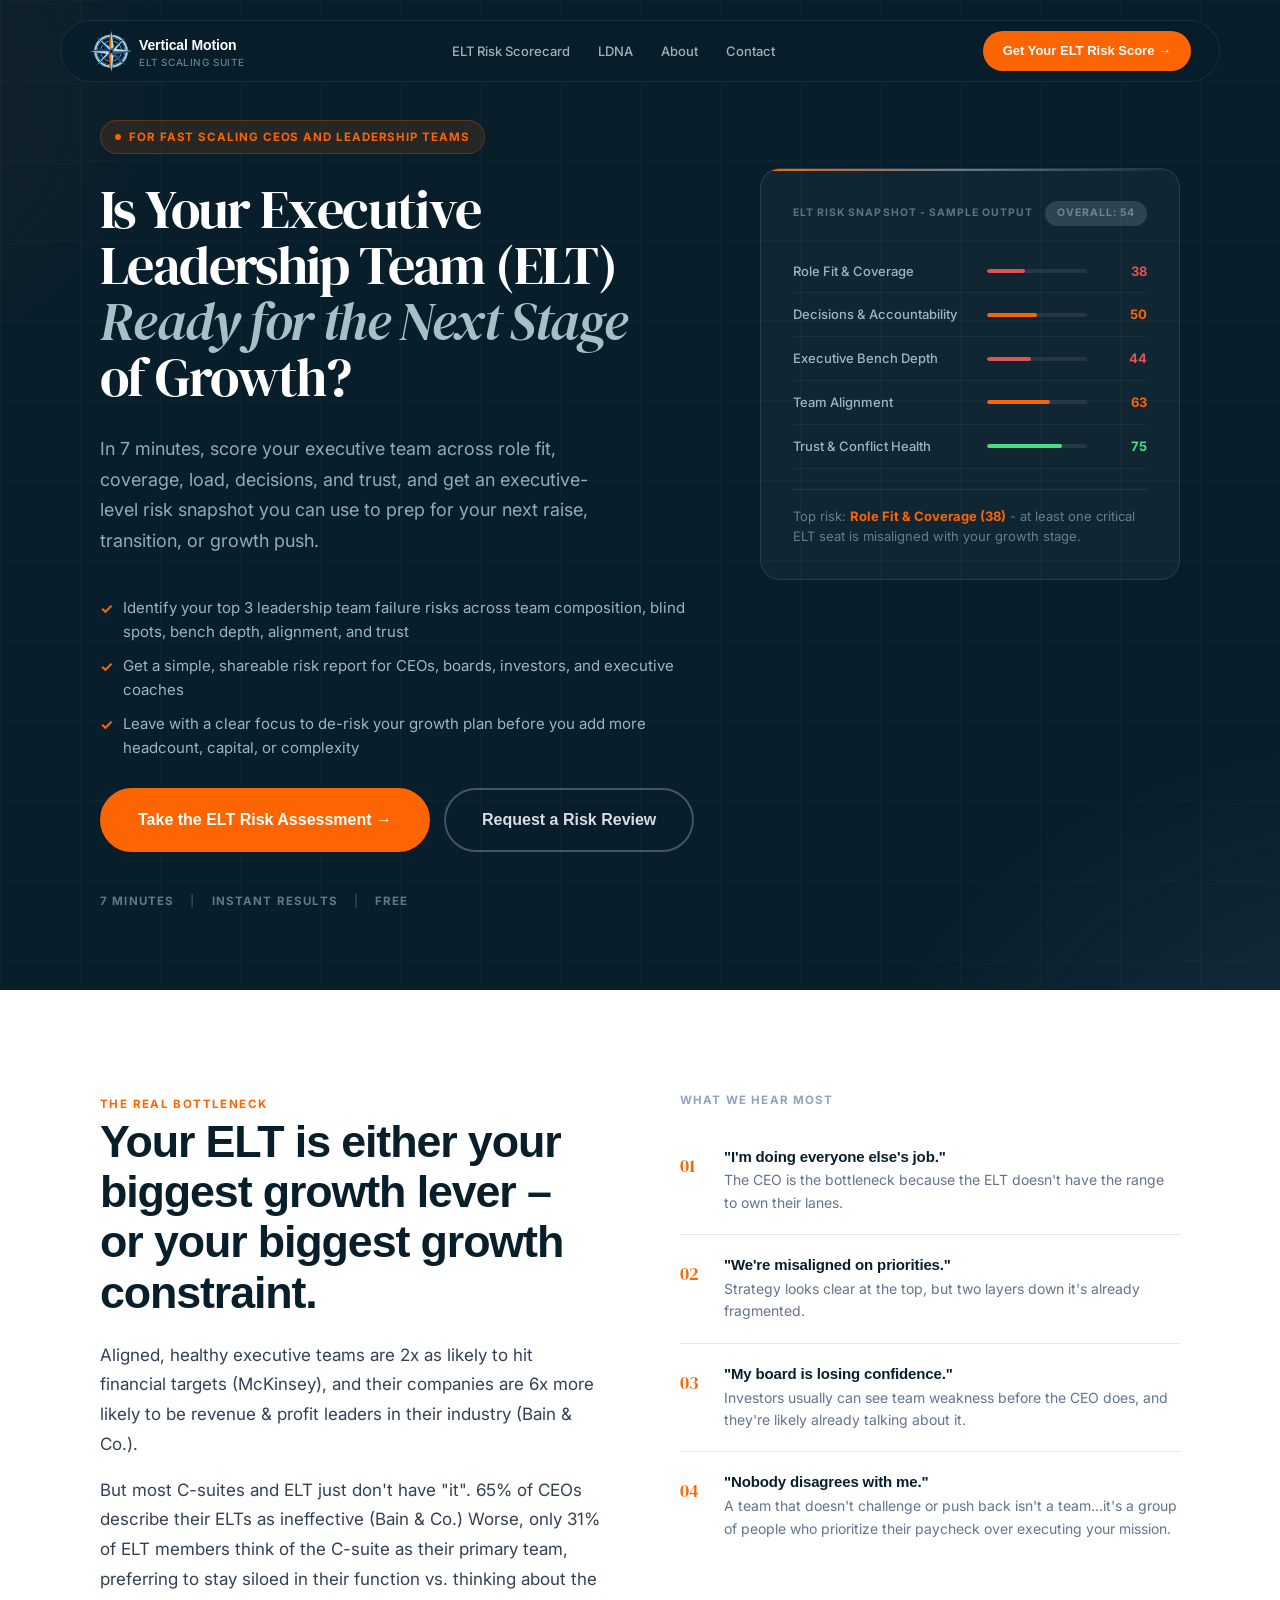
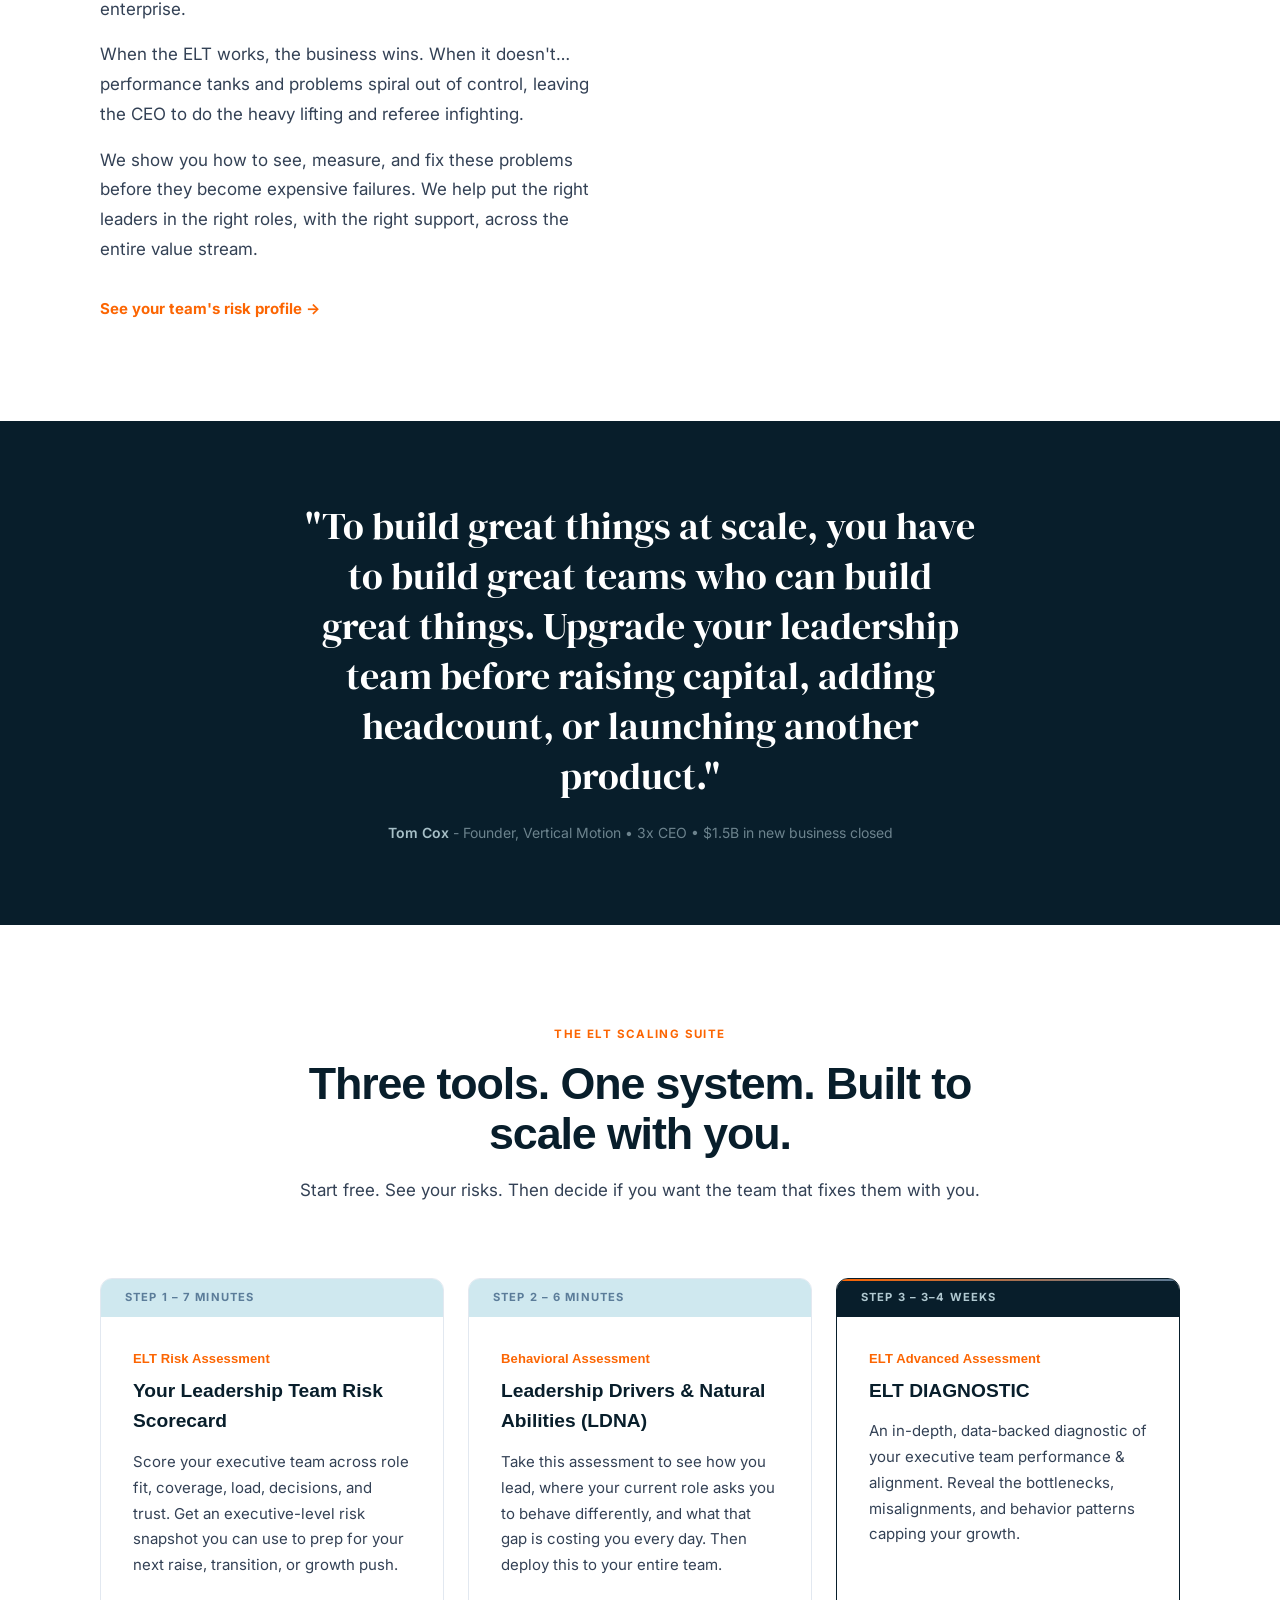
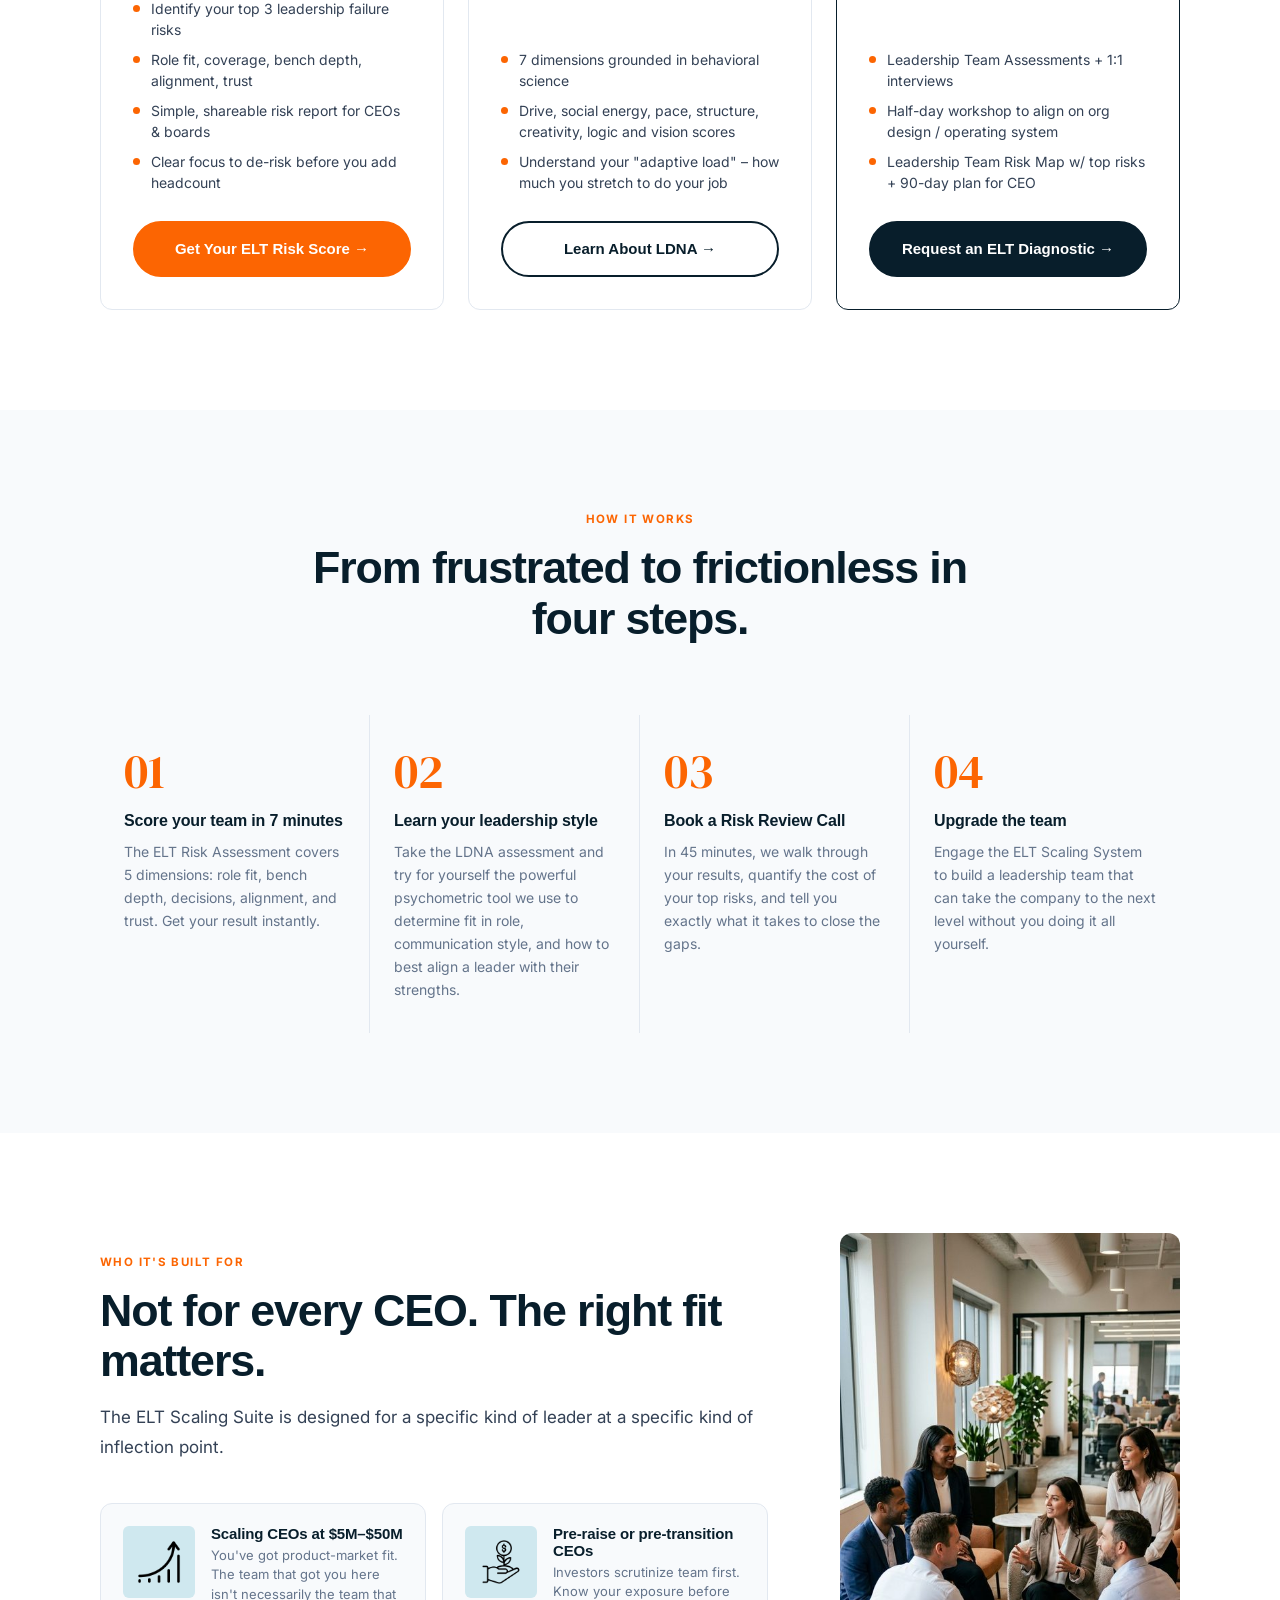
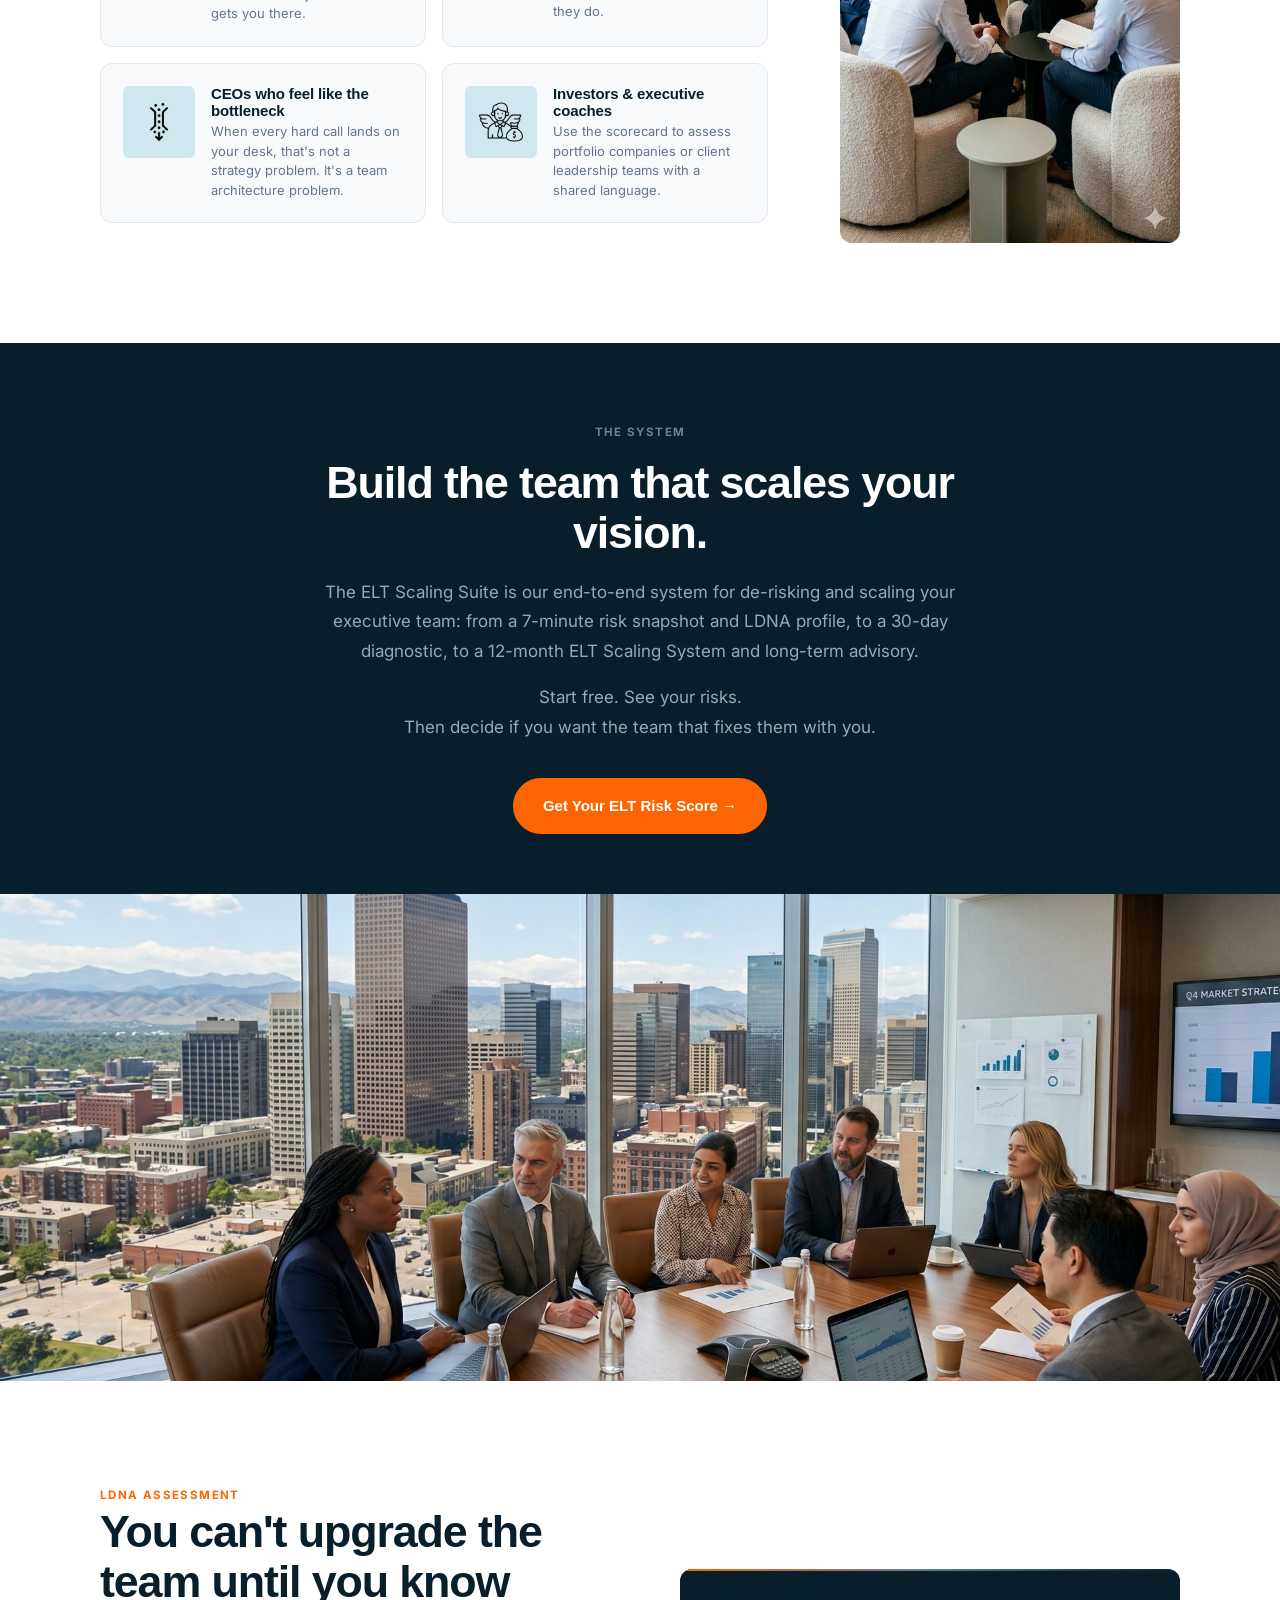
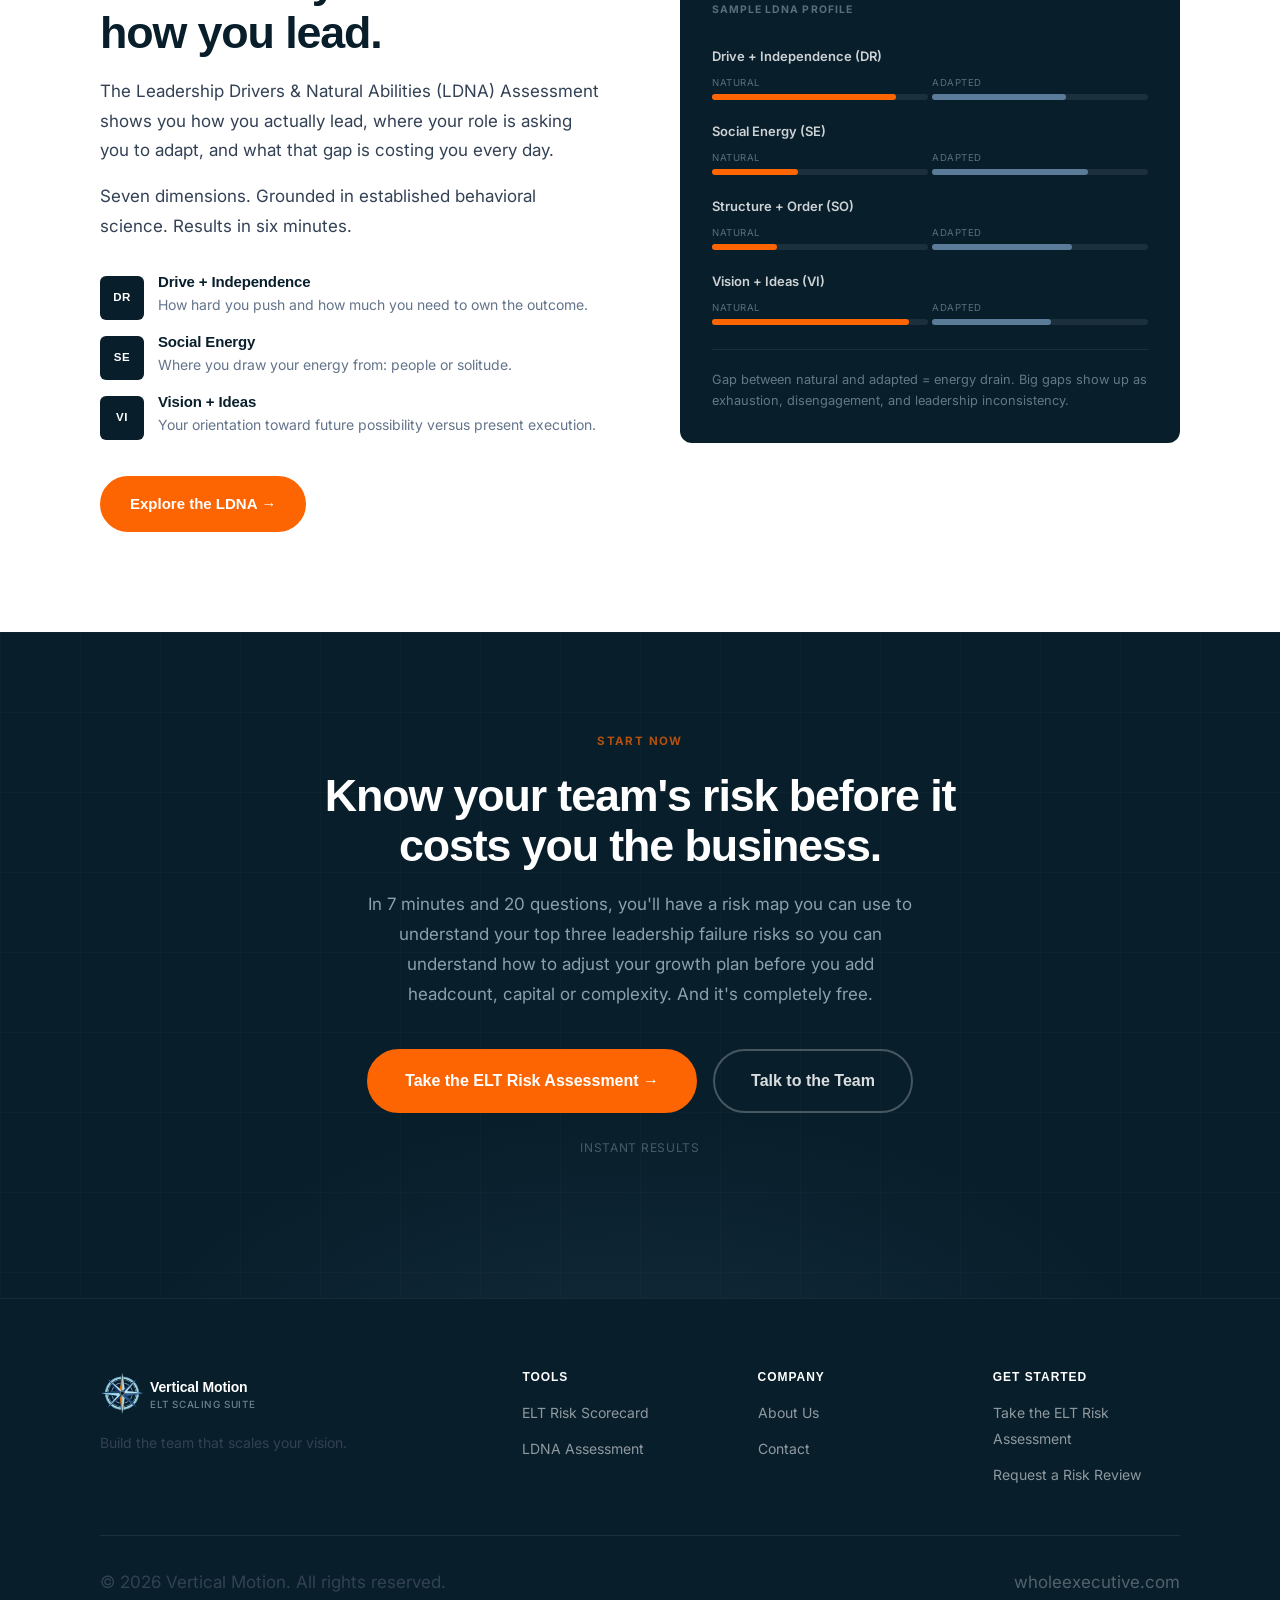
==== index.html @ d87979c8 "Add files via upload" ====
<!DOCTYPE html>
<html lang="en">
<head>
  <meta charset="UTF-8">
  <meta name="viewport" content="width=device-width, initial-scale=1.0">
  <title>Vertical Motion | ELT Scaling Suite - Build the team that scales your vision.</title>
  <meta name="description" content="In 7 minutes, score your executive team and get a custom risk map before your board does. Free ELT Risk Scorecard for fast-scaling CEOs.">
  <link rel="stylesheet" href="styles.css">
  <link rel="icon" type="image/png" href="logo.png">
</head>
<body>

<!-- ========== NAV ========== -->
<nav id="main-nav">
  <div class="nav-inner">
    <a href="index.html" class="nav-logo">
      <img src="logo.png" alt="Vertical Motion logo">
      <div class="nav-logo-text">
        <span class="brand">Vertical Motion</span>
        <span class="tagline">ELT Scaling Suite</span>
      </div>
    </a>
    <div class="nav-links" id="nav-links">
      <a href="scorecard.html">ELT Risk Scorecard</a>
      <a href="ldna.html">LDNA</a>
      <a href="about.html">About</a>
      <a href="contact.html">Contact</a>
    </div>
    <a href="scorecard.html" class="btn-nav-cta">Get Your ELT Risk Score &rarr;</a>
    <button class="nav-hamburger" id="nav-hamburger" aria-label="Open menu">
      <span></span><span></span><span></span>
    </button>
  </div>
</nav>

<!-- ========== HERO ========== -->
<section class="hero">
  <div class="container">
    <div class="hero-inner">

      <!-- Left: editorial headline -->
      <div class="fade-up">
        <div class="hero-badge">
          <span class="hero-badge-dot"></span>
          For Fast Scaling CEOs and Leadership Teams
        </div>
        <h1 class="fade-up fade-up-delay-1">
          Is Your Executive Leadership Team (ELT)<br><em>Ready for the Next Stage</em><br>of Growth?
        </h1>
        <p class="hero-sub fade-up fade-up-delay-2">
          In 7 minutes, score your executive team across role fit, coverage, load, decisions, and trust, and get an executive-level risk snapshot you can use to prep for your next raise, transition, or growth push.
        </p>
        <ul style="margin-bottom:28px; display:flex; flex-direction:column; gap:10px; list-style:none; padding:0;" class="fade-up fade-up-delay-2">
          <li style="display:flex; gap:10px; align-items:flex-start; font-size:0.9375rem; color:rgba(207,232,239,0.75);">
            <span style="color:var(--orange); font-weight:700; flex-shrink:0; margin-top:1px;">&#10003;</span>
            Identify your top 3 leadership team failure risks across team composition, blind spots, bench depth, alignment, and trust
          </li>
          <li style="display:flex; gap:10px; align-items:flex-start; font-size:0.9375rem; color:rgba(207,232,239,0.75);">
            <span style="color:var(--orange); font-weight:700; flex-shrink:0; margin-top:1px;">&#10003;</span>
            Get a simple, shareable risk report for CEOs, boards, investors, and executive coaches
          </li>
          <li style="display:flex; gap:10px; align-items:flex-start; font-size:0.9375rem; color:rgba(207,232,239,0.75);">
            <span style="color:var(--orange); font-weight:700; flex-shrink:0; margin-top:1px;">&#10003;</span>
            Leave with a clear focus to de-risk your growth plan before you add more headcount, capital, or complexity
          </li>
        </ul>
        <div class="hero-actions fade-up fade-up-delay-3">
          <a href="scorecard.html" class="btn btn-primary btn-lg btn-pill">Take the ELT Risk Assessment &rarr;</a>
          <a href="contact.html" class="btn btn-ghost-white btn-lg btn-pill">Request a Risk Review</a>
        </div>
        <div class="hero-proof-strip fade-up fade-up-delay-3">
          <span>7 Minutes</span>
          <span class="sep">|</span>
          <span>Instant Results</span>
          <span class="sep">|</span>
          <span>Free</span>
        </div>
      </div>

      <!-- Right: risk card preview -->
      <div class="hero-risk-card fade-up fade-up-delay-2">
        <div class="hero-risk-card-head">
          <span>ELT Risk Snapshot - Sample Output</span>
          <span class="badge badge-ghost">Overall: 54</span>
        </div>

        <div class="risk-row">
          <span class="risk-row-label">Role Fit &amp; Coverage</span>
          <div class="risk-row-bar"><div class="risk-row-bar-fill red" style="width:38%"></div></div>
          <span class="risk-row-score red">38</span>
        </div>
        <div class="risk-row">
          <span class="risk-row-label">Decisions &amp; Accountability</span>
          <div class="risk-row-bar"><div class="risk-row-bar-fill yellow" style="width:50%"></div></div>
          <span class="risk-row-score yellow">50</span>
        </div>
        <div class="risk-row">
          <span class="risk-row-label">Executive Bench Depth</span>
          <div class="risk-row-bar"><div class="risk-row-bar-fill red" style="width:44%"></div></div>
          <span class="risk-row-score red">44</span>
        </div>
        <div class="risk-row">
          <span class="risk-row-label">Team Alignment</span>
          <div class="risk-row-bar"><div class="risk-row-bar-fill yellow" style="width:63%"></div></div>
          <span class="risk-row-score yellow">63</span>
        </div>
        <div class="risk-row">
          <span class="risk-row-label">Trust &amp; Conflict Health</span>
          <div class="risk-row-bar"><div class="risk-row-bar-fill green" style="width:75%"></div></div>
          <span class="risk-row-score green">75</span>
        </div>

        <div class="hero-risk-card-footer">
          <p>Top risk: <strong>Role Fit &amp; Coverage (38)</strong> - at least one critical ELT seat is misaligned with your growth stage.</p>
        </div>
      </div>

    </div>
  </div>
</section>


<!-- ========== PROBLEM ========== -->
<section>
  <div class="container">
    <div class="problem-grid">
      <div>
        <span class="eyebrow">The real bottleneck</span>
        <h2 style="margin-bottom:24px;">Your ELT is either your biggest growth lever &ndash; or your biggest growth constraint.</h2>
        <p>Aligned, healthy executive teams are 2x as likely to hit financial targets (McKinsey), and their companies are 6x more likely to be revenue &amp; profit leaders in their industry (Bain &amp; Co.).</p>
        <p style="margin-top:16px;">But most C-suites and ELT just don't have "it". 65% of CEOs describe their ELTs as ineffective (Bain &amp; Co.) Worse, only 31% of ELT members think of the C-suite as their primary team, preferring to stay siloed in their function vs. thinking about the enterprise.</p>
        <p style="margin-top:16px;">When the ELT works, the business wins. When it doesn't&hellip;performance tanks and problems spiral out of control, leaving the CEO to do the heavy lifting and referee infighting.</p>
        <p style="margin-top:16px;">We show you how to see, measure, and fix these problems before they become expensive failures. We help put the right leaders in the right roles, with the right support, across the entire value stream.</p>
        <a href="scorecard.html" style="display:inline-flex; align-items:center; gap:6px; margin-top:32px; font-weight:700; font-size:0.9375rem; color:var(--orange);">See your team's risk profile &rarr;</a>
      </div>
      <div>
        <p style="font-size:0.72rem; font-weight:700; letter-spacing:0.1em; text-transform:uppercase; color:var(--ink-faint); margin-bottom:18px;">What we hear most</p>
        <div class="problem-list">
          <div class="problem-item">
            <span class="problem-item-num">01</span>
            <div class="problem-item-text">
              <h4>"I'm doing everyone else's job."</h4>
              <p>The CEO is the bottleneck because the ELT doesn't have the range to own their lanes.</p>
            </div>
          </div>
          <div class="problem-item">
            <span class="problem-item-num">02</span>
            <div class="problem-item-text">
              <h4>"We're misaligned on priorities."</h4>
              <p>Strategy looks clear at the top, but two layers down it's already fragmented.</p>
            </div>
          </div>
          <div class="problem-item">
            <span class="problem-item-num">03</span>
            <div class="problem-item-text">
              <h4>"My board is losing confidence."</h4>
              <p>Investors usually can see team weakness before the CEO does, and they're likely already talking about it.</p>
            </div>
          </div>
          <div class="problem-item">
            <span class="problem-item-num">04</span>
            <div class="problem-item-text">
              <h4>"Nobody disagrees with me."</h4>
              <p>A team that doesn't challenge or push back isn't a team&hellip;it's a group of people who prioritize their paycheck over executing your mission.</p>
            </div>
          </div>
        </div>
      </div>
    </div>
  </div>
</section>

<!-- ========== QUOTE BREAK ========== -->
<section class="proof-section">
  <div class="container-sm">
    <p class="proof-quote">"To build great things at scale, you have to build great teams who can build great things. Upgrade your leadership team before raising capital, adding headcount, or launching another product."</p>
    <p class="proof-attr"><strong>Tom Cox</strong> - Founder, Vertical Motion &bull; 3x CEO &bull; $1.5B in new business closed</p>
  </div>
</section>

<!-- ========== SUITE ========== -->
<section>
  <div class="container">
    <div class="section-head">
      <span class="eyebrow">The ELT Scaling Suite</span>
      <h2>Three tools. One system. Built to scale with you.</h2>
      <p>Start free. See your risks. Then decide if you want the team that fixes them with you.</p>
    </div>

    <div class="grid-3" style="align-items:stretch;">

      <div class="suite-card">
        <div class="suite-card-badge free">STEP 1 &ndash; 7 MINUTES</div>
        <div class="suite-card-body">
          <div class="suite-card-price">ELT Risk Assessment</div>
          <div class="suite-card-title">Your Leadership Team Risk Scorecard</div>
          <p class="suite-card-desc">Score your executive team across role fit, coverage, load, decisions, and trust. Get an executive-level risk snapshot you can use to prep for your next raise, transition, or growth push.</p>
          <ul class="suite-card-features">
            <li>Identify your top 3 leadership failure risks</li>
            <li>Role fit, coverage, bench depth, alignment, trust</li>
            <li>Simple, shareable risk report for CEOs &amp; boards</li>
            <li>Clear focus to de-risk before you add headcount</li>
          </ul>
          <a href="scorecard.html" class="btn btn-primary btn-pill" style="width:100%; justify-content:center; margin-top:auto;">Get Your ELT Risk Score &rarr;</a>
        </div>
      </div>

      <div class="suite-card">
        <div class="suite-card-badge free">STEP 2 &ndash; 6 MINUTES</div>
        <div class="suite-card-body">
          <div class="suite-card-price">Behavioral Assessment</div>
          <div class="suite-card-title">Leadership Drivers &amp; Natural Abilities (LDNA)</div>
          <p class="suite-card-desc">Take this assessment to see how you lead, where your current role asks you to behave differently, and what that gap is costing you every day. Then deploy this to your entire team.</p>
          <ul class="suite-card-features">
            <li>7 dimensions grounded in behavioral science</li>
            <li>Drive, social energy, pace, structure, creativity, logic and vision scores</li>
            <li>Understand your "adaptive load" &ndash; how much you stretch to do your job</li>
          </ul>
          <a href="ldna.html" class="btn btn-outline-navy btn-pill" style="width:100%; justify-content:center; margin-top:auto;">Learn About LDNA &rarr;</a>
        </div>
      </div>

      <div class="suite-card" style="border-color:var(--navy); position:relative; overflow:hidden;">
        <div style="position:absolute; top:0; left:0; right:0; height:2px; background:linear-gradient(90deg, var(--orange), var(--slate));"></div>
        <div class="suite-card-badge paid">STEP 3 &ndash; 3&ndash;4 WEEKS</div>
        <div class="suite-card-body">
          <div class="suite-card-price">ELT Advanced Assessment</div>
          <div class="suite-card-title">ELT DIAGNOSTIC</div>
          <p class="suite-card-desc">An in-depth, data-backed diagnostic of your executive team performance &amp; alignment. Reveal the bottlenecks, misalignments, and behavior patterns capping your growth.</p>
          <ul class="suite-card-features">
            <li>Leadership Team Assessments + 1:1 interviews</li>
            <li>Half-day workshop to align on org design / operating system</li>
            <li>Leadership Team Risk Map w/ top risks + 90-day plan for CEO</li>
          </ul>
          <a href="contact.html" class="btn btn-navy btn-pill" style="width:100%; justify-content:center; margin-top:auto;">Request an ELT Diagnostic &rarr;</a>
        </div>
      </div>

    </div>
  </div>
</section>

<!-- ========== PROCESS ========== -->
<section class="bg-gray">
  <div class="container">
    <div class="section-head">
      <span class="eyebrow">How it works</span>
      <h2>From frustrated to frictionless in four steps.</h2>
    </div>

    <div class="process-steps">
      <div class="process-step">
        <div class="process-step-num">01</div>
        <h4>Score your team in 7 minutes</h4>
        <p>The ELT Risk Assessment covers 5 dimensions: role fit, bench depth, decisions, alignment, and trust. Get your result instantly.</p>
      </div>
      <div class="process-step">
        <div class="process-step-num">02</div>
        <h4>Learn your leadership style</h4>
        <p>Take the LDNA assessment and try for yourself the powerful psychometric tool we use to determine fit in role, communication style, and how to best align a leader with their strengths.</p>
      </div>
      <div class="process-step">
        <div class="process-step-num">03</div>
        <h4>Book a Risk Review Call</h4>
        <p>In 45 minutes, we walk through your results, quantify the cost of your top risks, and tell you exactly what it takes to close the gaps.</p>
      </div>
      <div class="process-step">
        <div class="process-step-num">04</div>
        <h4>Upgrade the team</h4>
        <p>Engage the ELT Scaling System to build a leadership team that can take the company to the next level without you doing it all yourself.</p>
      </div>
    </div>
  </div>
</section>

<!-- ========== WHO IT'S FOR ========== -->
<section>
  <div class="container">
    <div class="split-grid" style="display:grid; grid-template-columns:1fr 340px; gap:72px; align-items:center;">

      <!-- Left: heading + cards -->
      <div>
        <div class="section-head left" style="margin-bottom:40px;">
          <span class="eyebrow">Who it's built for</span>
          <h2>Not for every CEO. The right fit matters.</h2>
          <p>The ELT Scaling Suite is designed for a specific kind of leader at a specific kind of inflection point.</p>
        </div>
        <div class="for-grid">
          <div class="for-card">
            <div class="for-card-icon"><img src="images/scaling-icon.png" alt=""></div>
            <div>
              <h4>Scaling CEOs at $5M&ndash;$50M</h4>
              <p>You've got product-market fit. The team that got you here isn't necessarily the team that gets you there.</p>
            </div>
          </div>
          <div class="for-card">
            <div class="for-card-icon"><img src="images/pre-raise-icon.png" alt=""></div>
            <div>
              <h4>Pre-raise or pre-transition CEOs</h4>
              <p>Investors scrutinize team first. Know your exposure before they do.</p>
            </div>
          </div>
          <div class="for-card">
            <div class="for-card-icon"><img src="images/bottleneck-icon.png" alt=""></div>
            <div>
              <h4>CEOs who feel like the bottleneck</h4>
              <p>When every hard call lands on your desk, that's not a strategy problem. It's a team architecture problem.</p>
            </div>
          </div>
          <div class="for-card">
            <div class="for-card-icon"><img src="images/investor-icon.png" alt=""></div>
            <div>
              <h4>Investors &amp; executive coaches</h4>
              <p>Use the scorecard to assess portfolio companies or client leadership teams with a shared language.</p>
            </div>
          </div>
        </div>
      </div>

      <!-- Right: photo -->
      <div style="border-radius:var(--radius-md); overflow:hidden; align-self:stretch; min-height:520px;">
        <img
          src="images/who-its-for.jpg"
          alt="Leadership team in discussion"
          style="width:100%; height:100%; object-fit:cover; object-position:center top; display:block;"
        >
      </div>

    </div>
  </div>
</section>

<!-- ========== SYSTEM OVERVIEW ========== -->
<div style="background:var(--navy); padding:80px 0 0;">
  <div class="container" style="text-align:center; max-width:720px;">
    <span class="eyebrow" style="color:rgba(207,232,239,0.5); margin-bottom:16px; display:block;">The system</span>
    <h2 style="color:var(--white); margin-bottom:20px;">Build the team that scales your vision.</h2>
    <p style="font-size:1.0625rem; color:rgba(207,232,239,0.7); line-height:1.75; margin-bottom:16px;">The ELT Scaling Suite is our end-to-end system for de-risking and scaling your executive team: from a 7-minute risk snapshot and LDNA profile, to a 30-day diagnostic, to a 12-month ELT Scaling System and long-term advisory.</p>
    <p style="font-size:1.0625rem; color:rgba(207,232,239,0.7); line-height:1.75; margin-bottom:36px;">Start free. See your risks.<br>Then decide if you want the team that fixes them with you.</p>
    <a href="scorecard.html" class="btn btn-primary btn-pill" style="display:inline-flex;">Get Your ELT Risk Score &rarr;</a>
  </div>
  <div style="margin-top:60px; width:100%; overflow:hidden;">
    <img
      src="images/conference-room.jpg"
      alt="Leadership team in a conference room"
      style="width:100%; height:clamp(300px, 38vw, 640px); object-fit:cover; object-position:center; display:block;"
    >
  </div>
</div>

<!-- ========== LDNA TEASER ========== -->
<section>
  <div class="container">
    <div class="split-grid" style="display:grid; grid-template-columns:1fr 1fr; gap:80px; align-items:center;">
      <div>
        <span class="eyebrow">LDNA Assessment</span>
        <h2 style="margin-bottom:20px;">You can't upgrade the team until you know how you lead.</h2>
        <p>The Leadership Drivers &amp; Natural Abilities (LDNA) Assessment shows you how you actually lead, where your role is asking you to adapt, and what that gap is costing you every day.</p>
        <p style="margin-top:16px;">Seven dimensions. Grounded in established behavioral science. Results in six minutes.</p>
        <div style="margin-top:32px; display:flex; flex-direction:column; gap:14px;">
          <div style="display:flex; gap:14px; align-items:flex-start;">
            <div class="dim-feature-code">DR</div>
            <div>
              <h4 style="font-size:0.9375rem; margin-bottom:3px;">Drive + Independence</h4>
              <p style="font-size:0.875rem; color:var(--ink-soft); margin:0;">How hard you push and how much you need to own the outcome.</p>
            </div>
          </div>
          <div style="display:flex; gap:14px; align-items:flex-start;">
            <div class="dim-feature-code">SE</div>
            <div>
              <h4 style="font-size:0.9375rem; margin-bottom:3px;">Social Energy</h4>
              <p style="font-size:0.875rem; color:var(--ink-soft); margin:0;">Where you draw your energy from: people or solitude.</p>
            </div>
          </div>
          <div style="display:flex; gap:14px; align-items:flex-start;">
            <div class="dim-feature-code">VI</div>
            <div>
              <h4 style="font-size:0.9375rem; margin-bottom:3px;">Vision + Ideas</h4>
              <p style="font-size:0.875rem; color:var(--ink-soft); margin:0;">Your orientation toward future possibility versus present execution.</p>
            </div>
          </div>
        </div>
        <a href="ldna.html" class="btn btn-primary btn-pill" style="margin-top:36px; display:inline-flex;">Explore the LDNA &rarr;</a>
      </div>
      <div>
        <div style="background:var(--navy); border-radius:var(--radius-md); padding:32px; position:relative; overflow:hidden;">
          <div style="position:absolute; top:0; left:0; right:0; height:2px; background:linear-gradient(90deg, var(--orange), var(--slate), transparent);"></div>
          <p style="font-size:0.65rem; font-weight:700; letter-spacing:0.1em; text-transform:uppercase; color:rgba(207,232,239,0.4); margin-bottom:24px;">Sample LDNA Profile</p>
          <div style="display:flex; flex-direction:column; gap:18px;">
            <div>
              <div style="margin-bottom:6px;"><span style="font-size:0.8125rem; font-weight:600; color:rgba(255,255,255,0.8);">Drive + Independence (DR)</span></div>
              <div style="display:grid; grid-template-columns:1fr 1fr; gap:4px;">
                <div>
                  <div style="font-size:0.6rem; color:rgba(207,232,239,0.4); letter-spacing:0.06em; text-transform:uppercase; margin-bottom:4px;">Natural</div>
                  <div style="height:6px; background:rgba(255,255,255,0.08); border-radius:3px;"><div style="width:85%; height:100%; background:var(--orange); border-radius:3px;"></div></div>
                </div>
                <div>
                  <div style="font-size:0.6rem; color:rgba(207,232,239,0.4); letter-spacing:0.06em; text-transform:uppercase; margin-bottom:4px;">Adapted</div>
                  <div style="height:6px; background:rgba(255,255,255,0.08); border-radius:3px;"><div style="width:62%; height:100%; background:var(--slate); border-radius:3px;"></div></div>
                </div>
              </div>
            </div>
            <div>
              <div style="margin-bottom:6px;"><span style="font-size:0.8125rem; font-weight:600; color:rgba(255,255,255,0.8);">Social Energy (SE)</span></div>
              <div style="display:grid; grid-template-columns:1fr 1fr; gap:4px;">
                <div>
                  <div style="font-size:0.6rem; color:rgba(207,232,239,0.4); letter-spacing:0.06em; text-transform:uppercase; margin-bottom:4px;">Natural</div>
                  <div style="height:6px; background:rgba(255,255,255,0.08); border-radius:3px;"><div style="width:40%; height:100%; background:var(--orange); border-radius:3px;"></div></div>
                </div>
                <div>
                  <div style="font-size:0.6rem; color:rgba(207,232,239,0.4); letter-spacing:0.06em; text-transform:uppercase; margin-bottom:4px;">Adapted</div>
                  <div style="height:6px; background:rgba(255,255,255,0.08); border-radius:3px;"><div style="width:72%; height:100%; background:var(--slate); border-radius:3px;"></div></div>
                </div>
              </div>
            </div>
            <div>
              <div style="margin-bottom:6px;"><span style="font-size:0.8125rem; font-weight:600; color:rgba(255,255,255,0.8);">Structure + Order (SO)</span></div>
              <div style="display:grid; grid-template-columns:1fr 1fr; gap:4px;">
                <div>
                  <div style="font-size:0.6rem; color:rgba(207,232,239,0.4); letter-spacing:0.06em; text-transform:uppercase; margin-bottom:4px;">Natural</div>
                  <div style="height:6px; background:rgba(255,255,255,0.08); border-radius:3px;"><div style="width:30%; height:100%; background:var(--orange); border-radius:3px;"></div></div>
                </div>
                <div>
                  <div style="font-size:0.6rem; color:rgba(207,232,239,0.4); letter-spacing:0.06em; text-transform:uppercase; margin-bottom:4px;">Adapted</div>
                  <div style="height:6px; background:rgba(255,255,255,0.08); border-radius:3px;"><div style="width:65%; height:100%; background:var(--slate); border-radius:3px;"></div></div>
                </div>
              </div>
            </div>
            <div>
              <div style="margin-bottom:6px;"><span style="font-size:0.8125rem; font-weight:600; color:rgba(255,255,255,0.8);">Vision + Ideas (VI)</span></div>
              <div style="display:grid; grid-template-columns:1fr 1fr; gap:4px;">
                <div>
                  <div style="font-size:0.6rem; color:rgba(207,232,239,0.4); letter-spacing:0.06em; text-transform:uppercase; margin-bottom:4px;">Natural</div>
                  <div style="height:6px; background:rgba(255,255,255,0.08); border-radius:3px;"><div style="width:91%; height:100%; background:var(--orange); border-radius:3px;"></div></div>
                </div>
                <div>
                  <div style="font-size:0.6rem; color:rgba(207,232,239,0.4); letter-spacing:0.06em; text-transform:uppercase; margin-bottom:4px;">Adapted</div>
                  <div style="height:6px; background:rgba(255,255,255,0.08); border-radius:3px;"><div style="width:55%; height:100%; background:var(--slate); border-radius:3px;"></div></div>
                </div>
              </div>
            </div>
          </div>
          <div style="margin-top:24px; padding-top:20px; border-top:1px solid rgba(255,255,255,0.08);">
            <p style="font-size:0.8rem; color:rgba(207,232,239,0.45); margin:0; line-height:1.6;">Gap between natural and adapted = energy drain. Big gaps show up as exhaustion, disengagement, and leadership inconsistency.</p>
          </div>
        </div>
      </div>
    </div>
  </div>
</section>

<!-- ========== CTA ========== -->
<section class="cta-section">
  <div class="container" style="position:relative; z-index:1;">
    <span class="eyebrow" style="color:rgba(252,101,2,0.7);">Start now</span>
    <h2 style="color:var(--white); max-width:680px; margin:16px auto 20px;">Know your team's risk before it costs you the business.</h2>
    <p style="color:rgba(207,232,239,0.65); max-width:560px; margin:0 auto 40px;">In 7 minutes and 20 questions, you'll have a risk map you can use to understand your top three leadership failure risks so you can understand how to adjust your growth plan before you add headcount, capital or complexity. And it's completely free.</p>
    <div class="cta-actions">
      <a href="scorecard.html" class="btn btn-primary btn-lg btn-pill">Take the ELT Risk Assessment &rarr;</a>
      <a href="contact.html" class="btn btn-ghost-white btn-lg btn-pill">Talk to the Team</a>
    </div>
    <p style="margin-top:24px; font-size:0.75rem; color:rgba(207,232,239,0.3); letter-spacing:0.06em; text-transform:uppercase;">Instant results</p>
  </div>
</section>

<!-- ========== FOOTER ========== -->
<footer>
  <div class="container">
    <div class="footer-grid">
      <div class="footer-brand">
        <div class="nav-logo" style="margin-bottom:16px;">
          <img src="logo.png" alt="Vertical Motion">
          <div class="nav-logo-text">
            <span class="brand" style="color:var(--white);">Vertical Motion</span>
            <span class="tagline">ELT Scaling Suite</span>
          </div>
        </div>
        <p>Build the team that scales your vision.</p>
      </div>
      <div class="footer-col">
        <h5>Tools</h5>
        <ul>
          <li><a href="scorecard.html">ELT Risk Scorecard</a></li>
          <li><a href="ldna.html">LDNA Assessment</a></li>
        </ul>
      </div>
      <div class="footer-col">
        <h5>Company</h5>
        <ul>
          <li><a href="about.html">About Us</a></li>
          <li><a href="contact.html">Contact</a></li>
        </ul>
      </div>
      <div class="footer-col">
        <h5>Get Started</h5>
        <ul>
          <li><a href="scorecard.html">Take the ELT Risk Assessment</a></li>
          <li><a href="contact.html">Request a Risk Review</a></li>
        </ul>
      </div>
    </div>
    <div class="footer-bottom">
      <p>&copy; 2026 Vertical Motion. All rights reserved.</p>
      <p><a href="https://wholeexecutive.com" style="color:rgba(255,255,255,0.3);">wholeexecutive.com</a></p>
    </div>
  </div>
</footer>

<script>
const nav = document.getElementById('main-nav');
window.addEventListener('scroll', () => nav.classList.toggle('scrolled', window.scrollY > 20));
document.getElementById('nav-hamburger').addEventListener('click', () => {
  document.getElementById('nav-links').classList.toggle('open');
});
</script>
</body>
</html>
---- styles.css ----
/* ============================
   VERTICAL MOTIONS — GLOBAL STYLES
   wholeexecutive.com
   ============================ */

@import url('https://fonts.googleapis.com/css2?family=Inter:wght@300;400;500;600;700&family=DM+Serif+Display:ital@0;1&display=swap');

/* ---- Variables ---- */
:root {
  --navy:      #081e2b;
  --navy-mid:  #0d2d40;
  --navy-soft: #153347;
  --slate:     #5B7C99;
  --orange:    #fc6502;
  --orange-dk: #d95400;
  --icy:       #CFE8EF;
  --white:     #ffffff;
  --ink:       #081e2b;
  --ink-mid:   #334155;
  --ink-soft:  #64748b;
  --ink-faint: #94a3b8;
  --gray-bg:   #f8fafc;
  --border:    #e2e8f0;
  --border-dk: rgba(255,255,255,0.1);

  --font-display: 'DM Serif Display', Georgia, serif;
  --font-head:    Arial, 'Helvetica Neue', Helvetica, sans-serif;
  --font-body:    'Inter', system-ui, sans-serif;

  --radius-xs: 3px;
  --radius-sm: 6px;
  --radius-md: 12px;
  --radius-lg: 20px;
  --radius-pill: 100px;

  --shadow-sm:  0 1px 4px rgba(8,30,43,0.07);
  --shadow-md:  0 4px 20px rgba(8,30,43,0.10);
  --shadow-lg:  0 16px 48px rgba(8,30,43,0.14);
  --shadow-xl:  0 32px 80px rgba(8,30,43,0.20);

  --transition: 0.2s ease;
  --max-w: 1160px;
  --max-w-sm: 760px;
}

/* ---- Reset ---- */
*, *::before, *::after { box-sizing: border-box; margin: 0; padding: 0; }
html { scroll-behavior: smooth; -webkit-font-smoothing: antialiased; }
body { font-family: var(--font-body); color: var(--ink); background: var(--white); line-height: 1.6; }
img, svg { display: block; max-width: 100%; }
a { color: inherit; text-decoration: none; }
ul { list-style: none; }
button { cursor: pointer; font-family: var(--font-body); }
em { font-style: italic; }

/* ---- Typography ---- */
h1, h2, h3, h4, h5 {
  font-family: var(--font-head);
  font-weight: 700;
  line-height: 1.12;
  letter-spacing: -0.025em;
  color: var(--ink);
}
h1 { font-size: clamp(2.4rem, 5vw, 4.2rem); }
h2 { font-size: clamp(1.8rem, 3.5vw, 3rem); }
h3 { font-size: clamp(1.25rem, 2.5vw, 1.75rem); }
h4 { font-size: 1.0625rem; letter-spacing: -0.01em; }
p  { font-size: 1.0625rem; color: var(--ink-mid); line-height: 1.75; }

.display {
  font-family: var(--font-display);
  font-weight: 400;
  letter-spacing: -0.02em;
  line-height: 1.08;
}
.eyebrow {
  font-size: 0.72rem;
  font-weight: 700;
  letter-spacing: 0.12em;
  text-transform: uppercase;
  color: var(--orange);
  font-family: var(--font-body);
}

/* ---- Layout ---- */
.container    { max-width: var(--max-w);    margin: 0 auto; padding: 0 40px; }
.container-sm { max-width: var(--max-w-sm); margin: 0 auto; padding: 0 40px; }
section { padding: 100px 0; }
section.tight { padding: 64px 0; }

/* ---- FLOATING PILL NAV ---- */
nav {
  position: fixed;
  top: 20px;
  left: 50%;
  transform: translateX(-50%);
  width: calc(100% - 48px);
  max-width: var(--max-w);
  background: rgba(8, 30, 43, 0.96);
  backdrop-filter: blur(20px);
  -webkit-backdrop-filter: blur(20px);
  border: 1px solid rgba(255,255,255,0.08);
  border-radius: var(--radius-pill);
  z-index: 100;
  transition: box-shadow var(--transition);
}
nav.scrolled { box-shadow: 0 8px 40px rgba(8,30,43,0.35); }
.nav-inner {
  max-width: 100%;
  padding: 0 28px;
  height: 60px;
  display: flex;
  align-items: center;
  justify-content: space-between;
  gap: 24px;
}
.nav-logo {
  display: flex;
  align-items: center;
  gap: 6px;
  flex-shrink: 0;
}
.nav-logo img { height: 44px; width: auto; }
.nav-logo-text .brand   { display: block; font-family: var(--font-head); font-weight: 700; font-size: 0.875rem; color: var(--white); letter-spacing: -0.01em; }
.nav-logo-text .tagline { display: block; font-size: 0.62rem; color: rgba(207,232,239,0.5); letter-spacing: 0.06em; text-transform: uppercase; font-weight: 500; line-height: 1; margin-top: 1px; }
.nav-links {
  display: flex;
  align-items: center;
  gap: 28px;
}
.nav-links a { font-size: 0.8125rem; font-weight: 500; color: rgba(255,255,255,0.65); transition: color var(--transition); }
.nav-links a:hover, .nav-links a.active { color: var(--white); }
.btn-nav-cta {
  display: inline-flex;
  align-items: center;
  gap: 6px;
  padding: 10px 20px;
  background: var(--orange);
  color: var(--white);
  font-family: var(--font-head);
  font-size: 0.8125rem;
  font-weight: 700;
  border-radius: var(--radius-pill);
  border: none;
  transition: background var(--transition), transform var(--transition);
  white-space: nowrap;
}
.btn-nav-cta:hover { background: var(--orange-dk); transform: translateY(-1px); }
.nav-hamburger { display: none; flex-direction: column; gap: 4px; padding: 6px; background: none; border: none; }
.nav-hamburger span { display: block; width: 20px; height: 1.5px; background: rgba(255,255,255,0.8); border-radius: 2px; }

/* ---- Buttons ---- */
.btn {
  display: inline-flex;
  align-items: center;
  gap: 8px;
  padding: 14px 28px;
  font-family: var(--font-head);
  font-size: 0.9375rem;
  font-weight: 700;
  border-radius: var(--radius-sm);
  border: 2px solid transparent;
  transition: all var(--transition);
  white-space: nowrap;
  cursor: pointer;
}
.btn-primary {
  background: var(--orange);
  color: var(--white);
  border-color: var(--orange);
}
.btn-primary:hover { background: var(--orange-dk); border-color: var(--orange-dk); transform: translateY(-1px); box-shadow: 0 6px 20px rgba(252,101,2,0.30); }

.btn-navy {
  background: var(--navy);
  color: var(--white);
  border-color: var(--navy);
}
.btn-navy:hover { background: var(--navy-mid); border-color: var(--navy-mid); transform: translateY(-1px); box-shadow: var(--shadow-md); }

.btn-ghost-white {
  background: transparent;
  color: rgba(255,255,255,0.85);
  border-color: rgba(255,255,255,0.25);
}
.btn-ghost-white:hover { background: rgba(255,255,255,0.08); border-color: rgba(255,255,255,0.55); color: white; }

.btn-outline-navy {
  background: transparent;
  color: var(--navy);
  border-color: var(--navy);
}
.btn-outline-navy:hover { background: var(--navy); color: var(--white); }

.btn-lg { padding: 17px 36px; font-size: 1rem; border-radius: var(--radius-md); }
.btn-pill { border-radius: var(--radius-pill); }

/* ---- Hero (homepage) ---- */
.hero {
  background: var(--navy);
  min-height: 100vh;
  display: flex;
  align-items: center;
  padding: 120px 0 80px;
  position: relative;
  overflow: hidden;
}
.hero::before {
  content: '';
  position: absolute;
  inset: 0;
  background:
    radial-gradient(ellipse 70% 60% at 110% 110%, rgba(91,124,153,0.18) 0%, transparent 60%),
    radial-gradient(ellipse 40% 50% at -10% 10%,  rgba(252,101,2,0.06) 0%, transparent 60%);
  pointer-events: none;
}

/* grid lines texture */
.hero::after {
  content: '';
  position: absolute;
  inset: 0;
  background-image:
    linear-gradient(rgba(255,255,255,0.025) 1px, transparent 1px),
    linear-gradient(90deg, rgba(255,255,255,0.025) 1px, transparent 1px);
  background-size: 80px 80px;
  pointer-events: none;
}

.hero-inner {
  display: grid;
  grid-template-columns: 1fr 420px;
  gap: 64px;
  align-items: start;
  position: relative;
  z-index: 1;
}

.hero-badge {
  display: inline-flex;
  align-items: center;
  gap: 8px;
  padding: 7px 14px;
  background: rgba(252,101,2,0.12);
  border: 1px solid rgba(252,101,2,0.25);
  border-radius: var(--radius-pill);
  font-family: var(--font-body);
  font-size: 0.72rem;
  font-weight: 700;
  color: var(--orange);
  letter-spacing: 0.08em;
  text-transform: uppercase;
  margin-bottom: 28px;
}
.hero-badge-dot {
  width: 6px;
  height: 6px;
  border-radius: 50%;
  background: var(--orange);
  flex-shrink: 0;
  animation: pulse-dot 2s ease infinite;
}
@keyframes pulse-dot {
  0%, 100% { opacity: 1; transform: scale(1); }
  50%       { opacity: 0.5; transform: scale(0.8); }
}

.hero h1 {
  font-family: var(--font-display);
  font-size: clamp(2.2rem, 4.2vw, 3.6rem);
  font-weight: 400;
  color: var(--white);
  line-height: 1.04;
  letter-spacing: -0.03em;
  margin-bottom: 28px;
}
.hero h1 em {
  font-style: italic;
  color: rgba(207,232,239,0.8);
}
.hero-sub {
  font-size: 1.125rem;
  color: rgba(207,232,239,0.7);
  line-height: 1.7;
  margin-bottom: 40px;
  max-width: 520px;
}
.hero-actions { display: flex; gap: 14px; flex-wrap: wrap; align-items: center; margin-bottom: 40px; }

.hero-proof-strip {
  display: flex;
  align-items: center;
  gap: 16px;
  flex-wrap: wrap;
}
.hero-proof-strip span {
  font-size: 0.72rem;
  font-weight: 700;
  letter-spacing: 0.1em;
  text-transform: uppercase;
  color: rgba(207,232,239,0.45);
}
.hero-proof-strip .sep { color: rgba(207,232,239,0.2); }

/* Hero risk card */
.hero-risk-card {
  margin-top: 48px;
  background: rgba(255,255,255,0.04);
  border: 1px solid rgba(255,255,255,0.1);
  border-radius: 20px;
  padding: 32px;
  position: relative;
  overflow: hidden;
}
.hero-risk-card::before {
  content: '';
  position: absolute;
  top: 0; left: 0; right: 0;
  height: 2px;
  background: linear-gradient(90deg, var(--orange), var(--slate), transparent);
}
.hero-risk-card-head {
  display: flex;
  justify-content: space-between;
  align-items: center;
  margin-bottom: 24px;
}
.hero-risk-card-head span {
  font-size: 0.65rem;
  font-weight: 700;
  letter-spacing: 0.1em;
  text-transform: uppercase;
  color: rgba(207,232,239,0.4);
}
.risk-row {
  display: grid;
  grid-template-columns: 1fr auto 48px;
  align-items: center;
  gap: 12px;
  padding: 11px 0;
  border-bottom: 1px solid rgba(255,255,255,0.05);
}
.risk-row:last-of-type { border-bottom: none; }
.risk-row-label { font-size: 0.8125rem; color: rgba(207,232,239,0.75); font-weight: 500; }
.risk-row-bar { width: 100px; height: 4px; background: rgba(255,255,255,0.08); border-radius: 2px; overflow: hidden; }
.risk-row-bar-fill { height: 100%; border-radius: 2px; }
.risk-row-bar-fill.red    { background: #e05353; }
.risk-row-bar-fill.yellow { background: var(--orange); }
.risk-row-bar-fill.green  { background: #4ade80; }
.risk-row-score { font-size: 0.8125rem; font-weight: 700; text-align: right; }
.risk-row-score.red    { color: #e05353; }
.risk-row-score.yellow { color: var(--orange); }
.risk-row-score.green  { color: #4ade80; }
.hero-risk-card-footer {
  margin-top: 20px;
  padding-top: 16px;
  border-top: 1px solid rgba(255,255,255,0.08);
}
.hero-risk-card-footer p {
  font-size: 0.8125rem;
  color: rgba(207,232,239,0.45);
  margin: 0;
  line-height: 1.6;
}
.hero-risk-card-footer strong { color: var(--orange); }

/* ---- Section headings ---- */
.section-head { text-align: center; max-width: 700px; margin: 0 auto 72px; }
.section-head .eyebrow { margin-bottom: 14px; display: block; }
.section-head h2 { margin-bottom: 18px; }
.section-head p { font-size: 1.0625rem; }
.section-head.left { text-align: left; max-width: none; margin-left: 0; }

/* ---- Cards ---- */
.card {
  background: var(--white);
  border: 1px solid var(--border);
  border-radius: var(--radius-md);
  padding: 36px;
  transition: box-shadow var(--transition), transform var(--transition), border-color var(--transition);
}
.card:hover { box-shadow: var(--shadow-md); transform: translateY(-2px); border-color: var(--slate); }

/* ---- Suite Cards ---- */
.suite-card {
  border: 1px solid var(--border);
  border-radius: var(--radius-md);
  overflow: hidden;
  display: flex;
  flex-direction: column;
  transition: box-shadow var(--transition), transform var(--transition);
  background: var(--white);
}
.suite-card:hover { box-shadow: var(--shadow-lg); transform: translateY(-4px); }
.suite-card-badge {
  padding: 10px 24px;
  font-family: var(--font-body);
  font-size: 0.7rem;
  font-weight: 700;
  letter-spacing: 0.1em;
  text-transform: uppercase;
}
.suite-card-badge.free { background: var(--icy); color: var(--slate); }
.suite-card-badge.paid { background: var(--navy); color: rgba(207,232,239,0.85); }
.suite-card-body { padding: 32px; flex: 1; display: flex; flex-direction: column; }
.suite-card-price { font-family: var(--font-head); font-size: 0.8125rem; font-weight: 700; color: var(--orange); margin-bottom: 6px; letter-spacing: 0.01em; }
.suite-card-title { font-family: var(--font-head); font-size: 1.2rem; font-weight: 700; color: var(--ink); margin-bottom: 12px; }
.suite-card-desc { font-size: 0.9375rem; color: var(--ink-mid); line-height: 1.72; margin-bottom: 20px; flex: 1; }
.suite-card-features { display: flex; flex-direction: column; gap: 9px; margin-bottom: 28px; }
.suite-card-features li { font-size: 0.875rem; color: var(--ink-mid); padding-left: 18px; position: relative; line-height: 1.5; }
.suite-card-features li::before {
  content: '';
  position: absolute;
  left: 0; top: 7px;
  width: 7px; height: 7px;
  border-radius: 50%;
  background: var(--orange);
}

/* ---- Problem Section ---- */
.problem-grid {
  display: grid;
  grid-template-columns: 1fr 1fr;
  gap: 80px;
  align-items: start;
}
.problem-list { display: flex; flex-direction: column; gap: 2px; margin-top: 8px; }
.problem-item {
  display: grid;
  grid-template-columns: 44px 1fr;
  gap: 0;
  padding: 20px 0;
  border-bottom: 1px solid var(--border);
  transition: background var(--transition);
}
.problem-item:last-child { border-bottom: none; }
.problem-item-num {
  font-family: var(--font-display);
  font-size: 1.1rem;
  font-weight: 400;
  color: var(--orange);
  padding-top: 3px;
}
.problem-item-text h4 { font-size: 0.9375rem; color: var(--ink); margin-bottom: 4px; }
.problem-item-text p { font-size: 0.875rem; color: var(--ink-soft); margin: 0; line-height: 1.6; }

/* ---- Process Steps ---- */
.process-steps {
  display: grid;
  grid-template-columns: repeat(4, 1fr);
  gap: 0;
}
.process-step {
  padding: 32px 24px;
  border-right: 1px solid var(--border);
  position: relative;
}
.process-step:last-child { border-right: none; }
.process-step-num {
  font-family: var(--font-display);
  font-size: 3rem;
  color: var(--orange);
  line-height: 1;
  margin-bottom: 16px;
  font-weight: 400;
}
.process-step h4 { font-size: 1rem; color: var(--ink); margin-bottom: 8px; line-height: 1.3; }
.process-step p { font-size: 0.875rem; color: var(--ink-soft); line-height: 1.65; margin: 0; }

/* ---- Stats Row ---- */
.stats-row {
  display: grid;
  grid-template-columns: repeat(4, 1fr);
  border: 1px solid var(--border);
  border-radius: var(--radius-md);
  overflow: hidden;
}
.stat-cell {
  padding: 32px 28px;
  border-right: 1px solid var(--border);
}
.stat-cell:last-child { border-right: none; }
.stat-num {
  font-family: var(--font-display);
  font-size: 2.8rem;
  font-weight: 400;
  color: var(--navy);
  line-height: 1;
  margin-bottom: 6px;
}
.stat-label { font-size: 0.8125rem; color: var(--ink-soft); line-height: 1.4; }

/* ---- CTA Section ---- */
.cta-section {
  background: var(--navy);
  padding: 100px 0;
  text-align: center;
  position: relative;
  overflow: hidden;
}
.cta-section::before {
  content: '';
  position: absolute;
  inset: 0;
  background: radial-gradient(ellipse 70% 80% at 50% 120%, rgba(91,124,153,0.15) 0%, transparent 60%);
  pointer-events: none;
}
.cta-section::after {
  content: '';
  position: absolute;
  inset: 0;
  background-image:
    linear-gradient(rgba(255,255,255,0.02) 1px, transparent 1px),
    linear-gradient(90deg, rgba(255,255,255,0.02) 1px, transparent 1px);
  background-size: 80px 80px;
  pointer-events: none;
}
.cta-section h2 { color: var(--white); max-width: 700px; margin: 0 auto 18px; }
.cta-section p  { color: rgba(207,232,239,0.65); max-width: 540px; margin: 0 auto 40px; }
.cta-section .eyebrow { color: rgba(252,101,2,0.8); margin-bottom: 20px; display: block; }
.cta-actions { display: flex; gap: 16px; justify-content: center; flex-wrap: wrap; position: relative; z-index: 1; }

/* ---- Dimension Cards ---- */
.dim-feature {
  display: grid;
  grid-template-columns: 56px 1fr;
  gap: 20px;
  padding: 28px 0;
  border-bottom: 1px solid var(--border);
  align-items: start;
}
.dim-feature:last-child { border-bottom: none; }
.dim-feature-code {
  width: 44px;
  height: 44px;
  border-radius: var(--radius-sm);
  background: var(--navy);
  color: var(--white);
  display: flex;
  align-items: center;
  justify-content: center;
  font-family: var(--font-head);
  font-size: 0.72rem;
  font-weight: 700;
  letter-spacing: 0.04em;
  flex-shrink: 0;
  margin-top: 2px;
}
.dim-feature h4 { font-size: 1rem; margin-bottom: 4px; }
.dim-feature p  { font-size: 0.875rem; color: var(--ink-soft); margin: 0; line-height: 1.65; }

/* ---- Proof / Quote ---- */
.proof-section {
  background: var(--navy);
  padding: 80px 0;
  text-align: center;
}
.proof-quote {
  font-family: var(--font-display);
  font-size: clamp(1.5rem, 3vw, 2.4rem);
  color: var(--white);
  max-width: 760px;
  margin: 0 auto 20px;
  line-height: 1.3;
  font-weight: 400;
}
.proof-attr { font-size: 0.875rem; color: rgba(207,232,239,0.5); }
.proof-attr strong { color: rgba(207,232,239,0.8); font-weight: 600; }

/* ---- Who it's for grid ---- */
.for-grid {
  display: grid;
  grid-template-columns: repeat(2, 1fr);
  gap: 16px;
}
.for-card {
  display: flex;
  gap: 16px;
  padding: 22px;
  background: var(--gray-bg);
  border-radius: var(--radius-md);
  border: 1px solid var(--border);
  align-items: flex-start;
  transition: border-color var(--transition);
}
.for-card:hover { border-color: var(--slate); }
.for-card-icon {
  width: 72px; height: 72px;
  border-radius: var(--radius-sm);
  background: var(--icy);
  display: flex; align-items: center; justify-content: center;
  flex-shrink: 0;
}
.for-card-icon img { width: 44px; height: 44px; object-fit: contain; display: block; }
.for-card h4 { font-size: 0.9375rem; margin-bottom: 3px; }
.for-card p  { font-size: 0.8125rem; color: var(--ink-soft); margin: 0; line-height: 1.5; }

/* ---- Footer ---- */
footer {
  background: var(--navy);
  color: rgba(255,255,255,0.55);
  padding: 72px 0 40px;
  border-top: 1px solid rgba(255,255,255,0.06);
}
.footer-grid {
  display: grid;
  grid-template-columns: 2fr 1fr 1fr 1fr;
  gap: 48px;
  margin-bottom: 48px;
}
.footer-brand .nav-logo { margin-bottom: 14px; }
.footer-brand p { font-size: 0.875rem; line-height: 1.7; max-width: 280px; }
.footer-col h5 {
  font-family: var(--font-head);
  font-size: 0.75rem;
  font-weight: 700;
  color: var(--white);
  margin-bottom: 16px;
  letter-spacing: 0.08em;
  text-transform: uppercase;
}
.footer-col ul { display: flex; flex-direction: column; gap: 10px; }
.footer-col ul a { font-size: 0.875rem; transition: color var(--transition); }
.footer-col ul a:hover { color: var(--white); }
.footer-bottom {
  display: flex;
  align-items: center;
  justify-content: space-between;
  padding-top: 32px;
  border-top: 1px solid rgba(255,255,255,0.08);
  font-size: 0.8rem;
}

/* ---- Assessment / Forms ---- */
.form-group { margin-bottom: 22px; }
.form-group label { display: block; font-size: 0.875rem; font-weight: 600; color: var(--ink); margin-bottom: 7px; }
.form-group input,
.form-group select,
.form-group textarea {
  width: 100%;
  padding: 12px 16px;
  border: 1.5px solid var(--border);
  border-radius: var(--radius-sm);
  font-family: var(--font-body);
  font-size: 0.9375rem;
  color: var(--ink);
  background: var(--white);
  transition: border-color var(--transition), box-shadow var(--transition);
  appearance: none;
}
.form-group input:focus,
.form-group select:focus,
.form-group textarea:focus {
  outline: none;
  border-color: var(--navy);
  box-shadow: 0 0 0 3px rgba(8,30,43,0.07);
}
.form-group select {
  background-image: url("data:image/svg+xml,%3Csvg xmlns='http://www.w3.org/2000/svg' width='16' height='16' viewBox='0 0 24 24' fill='none' stroke='%2364748b' stroke-width='2'%3E%3Cpolyline points='6 9 12 15 18 9'/%3E%3C/svg%3E");
  background-repeat: no-repeat;
  background-position: right 14px center;
  padding-right: 40px;
}
.form-row { display: grid; grid-template-columns: 1fr 1fr; gap: 20px; }

/* Progress bar */
.progress-wrap { margin-bottom: 36px; }
.progress-label { display: flex; justify-content: space-between; font-size: 0.8125rem; font-weight: 600; color: var(--ink-soft); margin-bottom: 8px; }
.progress-track { height: 5px; background: var(--border); border-radius: 3px; overflow: hidden; }
.progress-fill { height: 100%; background: linear-gradient(90deg, var(--navy), var(--orange)); border-radius: 3px; transition: width 0.4s ease; }

/* Question cards */
.question-block {
  background: var(--white);
  border: 1.5px solid var(--border);
  border-radius: var(--radius-md);
  padding: 26px 28px;
  margin-bottom: 16px;
  transition: border-color var(--transition);
}
.question-block:hover { border-color: var(--slate); }
.question-num { font-size: 0.68rem; font-weight: 700; color: var(--orange); letter-spacing: 0.1em; text-transform: uppercase; margin-bottom: 8px; }
.question-text { font-family: var(--font-head); font-size: 1.0625rem; font-weight: 600; color: var(--ink); margin-bottom: 18px; line-height: 1.4; }
.options-list { display: flex; flex-direction: column; gap: 8px; }
.option-item {
  display: flex;
  align-items: flex-start;
  gap: 12px;
  padding: 13px 16px;
  border: 1.5px solid var(--border);
  border-radius: var(--radius-sm);
  cursor: pointer;
  transition: all var(--transition);
}
.option-item:hover { border-color: var(--navy); background: rgba(8,30,43,0.02); }
.option-item input[type="radio"] { display: none; }
.option-item.selected { border-color: var(--navy); background: rgba(8,30,43,0.04); }
.option-letter {
  width: 26px; height: 26px;
  border-radius: 50%;
  border: 1.5px solid var(--border);
  display: flex; align-items: center; justify-content: center;
  font-size: 0.7rem; font-weight: 700; color: var(--ink-faint);
  flex-shrink: 0;
  transition: all var(--transition);
}
.option-item.selected .option-letter { background: var(--navy); border-color: var(--navy); color: var(--white); }
.option-text { font-size: 0.9375rem; color: var(--ink-mid); padding-top: 2px; line-height: 1.5; }

/* ---- Results ---- */
.risk-tier { display: inline-block; padding: 4px 12px; border-radius: var(--radius-pill); font-size: 0.75rem; font-weight: 700; letter-spacing: 0.03em; }
.risk-tier.high   { background: rgba(224,83,83,0.1);  color: #c62828; }
.risk-tier.medium { background: rgba(252,101,2,0.12); color: #c25000; }
.risk-tier.low    { background: rgba(74,222,128,0.12); color: #166534; }

.dim-card { border: 1px solid var(--border); border-radius: var(--radius-md); overflow: hidden; margin-bottom: 14px; }
.dim-card-head { display: flex; align-items: center; justify-content: space-between; padding: 18px 22px; background: var(--gray-bg); }
.dim-card-head h4 { font-size: 0.9375rem; }
.dim-card-body { padding: 18px 22px; }
.dim-bar-track { height: 6px; background: var(--border); border-radius: 3px; overflow: hidden; margin-bottom: 12px; }
.dim-bar-fill  { height: 100%; border-radius: 3px; transition: width 1s ease; }
.dim-bar-fill.green  { background: linear-gradient(90deg, #22c55e, #4ade80); }
.dim-bar-fill.yellow { background: linear-gradient(90deg, var(--orange), #fbbf24); }
.dim-bar-fill.red    { background: linear-gradient(90deg, #e05353, #ef4444); }
.dim-card-body p { font-size: 0.875rem; color: var(--ink-soft); margin: 0; line-height: 1.65; }

.risk-flag { display: flex; gap: 16px; padding: 20px 22px; border-radius: var(--radius-md); border: 1px solid; margin-bottom: 12px; }
.risk-flag.critical { border-color: rgba(198,40,40,0.25); background: rgba(198,40,40,0.03); }
.risk-flag.warning  { border-color: rgba(252,101,2,0.25);  background: rgba(252,101,2,0.03); }
.risk-flag-num { font-family: var(--font-display); font-size: 1.6rem; font-weight: 400; flex-shrink: 0; line-height: 1; padding-top: 2px; }
.risk-flag.critical .risk-flag-num { color: #c62828; }
.risk-flag.warning  .risk-flag-num { color: var(--orange); }
.risk-flag-body h4 { font-size: 0.9375rem; margin-bottom: 4px; }
.risk-flag-body p  { font-size: 0.875rem; color: var(--ink-soft); margin: 0; line-height: 1.6; }

/* ---- Team Grid ---- */
.team-grid { display: grid; grid-template-columns: repeat(auto-fill, minmax(280px, 1fr)); gap: 24px; }
.team-card { border: 1px solid var(--border); border-radius: var(--radius-md); overflow: hidden; transition: box-shadow var(--transition), transform var(--transition); }
.team-card:hover { box-shadow: var(--shadow-md); transform: translateY(-2px); }
.team-card-header { background: var(--navy); padding: 24px; }
.team-card-initials { width: 52px; height: 52px; border-radius: 50%; background: rgba(255,255,255,0.1); border: 1.5px solid rgba(255,255,255,0.18); display: flex; align-items: center; justify-content: center; font-family: var(--font-head); font-size: 1rem; font-weight: 700; color: white; margin-bottom: 12px; }
.team-card-header h3 { font-size: 1.05rem; color: white; margin-bottom: 3px; }
.team-card-header .role { font-size: 0.72rem; color: rgba(207,232,239,0.65); font-weight: 600; letter-spacing: 0.04em; text-transform: uppercase; line-height: 1.4; }
.team-card-body { padding: 20px 24px; }
.team-card-body p { font-size: 0.875rem; color: var(--ink-mid); line-height: 1.7; }

/* ---- About ---- */
.about-hero { background: var(--navy); color: white; padding: 160px 0 96px; position: relative; overflow: hidden; }
.about-hero::before { content: ''; position: absolute; inset: 0; background: radial-gradient(ellipse 80% 60% at 110% 0%, rgba(91,124,153,0.18) 0%, transparent 60%); pointer-events: none; }
.about-hero::after { content: ''; position: absolute; inset: 0; background-image: linear-gradient(rgba(255,255,255,0.02) 1px, transparent 1px), linear-gradient(90deg, rgba(255,255,255,0.02) 1px, transparent 1px); background-size: 80px 80px; pointer-events: none; }
.about-hero h1 { color: white; font-family: var(--font-display); font-weight: 400; max-width: 700px; margin-bottom: 20px; position: relative; z-index: 1; }
.about-hero p  { color: rgba(207,232,239,0.75); max-width: 560px; font-size: 1.125rem; position: relative; z-index: 1; }
.about-values { display: grid; grid-template-columns: 1fr 1fr; gap: 16px; }
.about-value { padding: 26px; background: rgba(255,255,255,0.04); border-radius: var(--radius-md); border: 1px solid rgba(255,255,255,0.08); }
.about-value .num { font-family: var(--font-display); font-size: 2rem; font-weight: 400; color: rgba(252,101,2,0.5); line-height: 1; margin-bottom: 10px; }
.about-value h4 { font-size: 0.9375rem; color: white; margin-bottom: 6px; }
.about-value p  { font-size: 0.875rem; color: rgba(207,232,239,0.6); margin: 0; line-height: 1.65; }

/* ---- LDNA dims ---- */
.ldna-dim { display: grid; grid-template-columns: 48px 1fr; gap: 20px; padding: 22px; border-radius: var(--radius-md); background: white; border: 1px solid var(--border); margin-bottom: 10px; transition: border-color var(--transition), box-shadow var(--transition); }
.ldna-dim:hover { border-color: var(--slate); box-shadow: var(--shadow-sm); }
.ldna-dim-code { width: 44px; height: 44px; border-radius: var(--radius-sm); background: var(--navy); color: white; display: flex; align-items: center; justify-content: center; font-family: var(--font-head); font-size: 0.72rem; font-weight: 700; flex-shrink: 0; }
.ldna-dim h4 { font-size: 1rem; color: var(--ink); margin-bottom: 4px; }
.ldna-dim p  { font-size: 0.875rem; color: var(--ink-soft); margin: 0; line-height: 1.65; }

/* ---- Contact ---- */
.contact-grid { display: grid; grid-template-columns: 1fr 1.5fr; gap: 80px; align-items: start; }
.contact-info-item { display: flex; gap: 14px; margin-bottom: 24px; }
.contact-info-icon { width: 42px; height: 42px; border-radius: var(--radius-sm); background: var(--icy); display: flex; align-items: center; justify-content: center; flex-shrink: 0; font-size: 1.1rem; }
.contact-info-item h4 { font-size: 0.875rem; margin-bottom: 2px; }
.contact-info-item p  { font-size: 0.9375rem; margin: 0; }

/* ---- Scorecard sidebar ---- */
.sidebar-card { position: sticky; top: 100px; background: var(--gray-bg); border: 1px solid var(--border); border-radius: var(--radius-md); padding: 26px; }
.sidebar-dim { display: flex; align-items: center; gap: 10px; padding: 10px 12px; border-radius: var(--radius-sm); border: 1px solid var(--border); background: white; margin-bottom: 8px; transition: all var(--transition); }
.sidebar-dim.active { border-color: var(--navy); background: rgba(8,30,43,0.03); }
.sidebar-dim.done   { border-color: var(--slate); background: var(--icy); }
.sidebar-dim-dot { width: 8px; height: 8px; border-radius: 50%; background: var(--border); flex-shrink: 0; }
.sidebar-dim.active .sidebar-dim-dot { background: var(--navy); }
.sidebar-dim.done   .sidebar-dim-dot { background: var(--slate); }
.sidebar-dim span { font-size: 0.8125rem; color: var(--ink-soft); font-weight: 500; }
.sidebar-dim.active span { color: var(--navy); font-weight: 600; }
.sidebar-dim.done   span { color: var(--slate); }

/* ---- Page heroes (non-home) ---- */
.page-hero {
  background: var(--navy);
  padding: 140px 0 64px;
  position: relative;
  overflow: hidden;
}
.page-hero::before {
  content: '';
  position: absolute;
  inset: 0;
  background: radial-gradient(ellipse 60% 80% at 100% 0%, rgba(91,124,153,0.18) 0%, transparent 60%);
  pointer-events: none;
}
.page-hero::after {
  content: '';
  position: absolute;
  inset: 0;
  background-image: linear-gradient(rgba(255,255,255,0.02) 1px, transparent 1px), linear-gradient(90deg, rgba(255,255,255,0.02) 1px, transparent 1px);
  background-size: 80px 80px;
  pointer-events: none;
}
.page-hero-inner { position: relative; z-index: 1; }
.page-hero h1 { font-family: var(--font-display); font-weight: 400; color: white; max-width: 720px; margin-bottom: 16px; }
.page-hero p  { color: rgba(207,232,239,0.75); max-width: 600px; font-size: 1.0625rem; line-height: 1.7; }

/* ---- Utility ---- */
.bg-gray { background: var(--gray-bg); }
.bg-icy  { background: var(--icy); }
.bg-navy { background: var(--navy); }
.text-center { text-align: center; }
.text-white  { color: white; }
.mt-0  { margin-top: 0; }
.mb-0  { margin-bottom: 0; }
.mb-8  { margin-bottom: 8px; }
.mb-16 { margin-bottom: 16px; }
.mb-24 { margin-bottom: 24px; }
.mb-32 { margin-bottom: 32px; }
.mt-24 { margin-top: 24px; }
.mt-32 { margin-top: 32px; }
.mt-48 { margin-top: 48px; }
.divider { height: 1px; background: var(--border); margin: 48px 0; }

.badge {
  display: inline-block;
  padding: 4px 12px;
  border-radius: var(--radius-pill);
  font-size: 0.72rem;
  font-weight: 700;
  letter-spacing: 0.06em;
  text-transform: uppercase;
}
.badge-orange { background: rgba(252,101,2,0.10); color: var(--orange); }
.badge-navy   { background: rgba(8,30,43,0.08);  color: var(--navy); }
.badge-icy    { background: var(--icy); color: var(--slate); }
.badge-ghost  { background: rgba(207,232,239,0.15); color: rgba(207,232,239,0.85); }

.notice { padding: 14px 18px; border-radius: var(--radius-sm); border-left: 3px solid; margin-bottom: 22px; }
.notice.info { background: rgba(207,232,239,0.35); border-color: var(--slate); }
.notice p { font-size: 0.875rem; color: var(--ink-mid); margin: 0; }

.grid-2 { display: grid; grid-template-columns: repeat(2, 1fr); gap: 24px; }
.grid-3 { display: grid; grid-template-columns: repeat(3, 1fr); gap: 24px; }
.grid-4 { display: grid; grid-template-columns: repeat(4, 1fr); gap: 20px; }

/* ---- Animations ---- */
@keyframes fadeUp {
  from { opacity: 0; transform: translateY(28px); }
  to   { opacity: 1; transform: translateY(0); }
}
.fade-up           { animation: fadeUp 0.65s ease both; }
.fade-up-delay-1   { animation-delay: 0.1s; }
.fade-up-delay-2   { animation-delay: 0.22s; }
.fade-up-delay-3   { animation-delay: 0.35s; }

/* ---- Responsive ---- */
@media (max-width: 1000px) {
  .hero-inner { grid-template-columns: 1fr; }
  .hero-risk-card { display: none; }
  .problem-grid { grid-template-columns: 1fr; gap: 48px; }
  .process-steps { grid-template-columns: 1fr 1fr; }
  .process-step { border-right: none; border-bottom: 1px solid var(--border); }
  .process-step:nth-child(odd) { border-right: 1px solid var(--border); }
  .process-step:last-child { border-bottom: none; }
  .stats-row { grid-template-columns: 1fr 1fr; }
  .stat-cell:nth-child(2) { border-right: none; }
  .footer-grid { grid-template-columns: 1fr 1fr; }
  .contact-grid { grid-template-columns: 1fr; gap: 48px; }
  .about-values { grid-template-columns: 1fr; }
}
/* ---- 880px: tablets & large phones ---- */
@media (max-width: 880px) {
  /* Inline split-grid helper (class added to HTML) */
  .split-grid { grid-template-columns: 1fr !important; gap: 40px !important; }

  /* Section padding ~30% reduction */
  section { padding: 70px 0; }
  section.tight { padding: 44px 0; }
  .cta-section { padding: 70px 0; }
  .proof-section { padding: 56px 0; }
  .about-hero { padding: 130px 0 72px; }
  .page-hero { padding: 120px 0 52px; }
  .section-head { margin-bottom: 48px; }

  /* Collapse multi-col grids to single column */
  .hero-inner { grid-template-columns: 1fr; }
  .hero-risk-card { display: none; }
  .problem-grid { grid-template-columns: 1fr; gap: 40px; }
  .for-grid { grid-template-columns: 1fr; }
  .about-values { grid-template-columns: 1fr; }
  .contact-grid { grid-template-columns: 1fr; gap: 40px; }
  .grid-2, .grid-3, .grid-4 { grid-template-columns: 1fr; }
  .form-row { grid-template-columns: 1fr; }
  .process-steps { grid-template-columns: 1fr 1fr; }
  .process-step { border-right: none; border-bottom: 1px solid var(--border); }
  .process-step:nth-child(odd) { border-right: 1px solid var(--border); }
  .process-step:last-child { border-bottom: none; }
  .stats-row { grid-template-columns: 1fr 1fr; }
  .stat-cell:nth-child(2) { border-right: none; }
  .footer-grid { grid-template-columns: 1fr 1fr; gap: 32px; }

  /* H1 scale down */
  h1 { font-size: clamp(2rem, 7.5vw, 2.8rem); }
  .hero h1 { font-size: clamp(2.4rem, 8vw, 3.2rem); }

  /* Full-width CTA buttons */
  .hero-actions { flex-direction: column; align-items: stretch; }
  .hero-actions .btn { width: 100%; justify-content: center; }
  .cta-actions { flex-direction: column; align-items: stretch; }
  .cta-actions .btn { width: 100%; justify-content: center; }

  /* Table overflow scrolling */
  table { display: block; overflow-x: auto; -webkit-overflow-scrolling: touch; }
}

/* ---- 720px: phones ---- */
@media (max-width: 720px) {
  .container { padding: 0 20px; }
  nav { width: calc(100% - 24px); top: 12px; }
  .nav-inner { padding: 0 18px; }
  .nav-links { display: none; }
  .nav-links.open { display: flex; flex-direction: column; position: fixed; top: 84px; left: 12px; right: 12px; background: var(--navy); border: 1px solid rgba(255,255,255,0.1); border-radius: var(--radius-lg); padding: 20px 24px; gap: 18px; box-shadow: var(--shadow-xl); z-index: 99; }
  .nav-hamburger { display: flex; }
  .btn-nav-cta { display: none; }
  section { padding: 56px 0; }
  .hero { padding: 100px 0 56px; min-height: auto; }
  .hero h1 { font-size: clamp(2.1rem, 9.5vw, 3rem); }
  .process-steps { grid-template-columns: 1fr; }
  .process-step { border-right: none; }
  .footer-grid { grid-template-columns: 1fr; }
  .footer-bottom { flex-direction: column; gap: 10px; text-align: center; }
}

/* ---- 480px: small phones ---- */
@media (max-width: 480px) {
  /* Tighter typography */
  h1 { font-size: clamp(1.75rem, 9vw, 2.25rem); }
  h2 { font-size: clamp(1.375rem, 7vw, 1.875rem); }
  h3 { font-size: clamp(1.1rem, 5vw, 1.375rem); }
  p { font-size: 0.9375rem; }
  .hero h1 { font-size: clamp(1.9rem, 9.5vw, 2.6rem); }
  .hero-sub { font-size: 1rem; }
  .proof-quote { font-size: 1.2rem; line-height: 1.45; }

  /* Tighter sections */
  section { padding: 48px 0; }
  section.tight { padding: 30px 0; }
  .cta-section { padding: 52px 0; }
  .proof-section { padding: 44px 0; }
  .container, .container-sm { padding: 0 16px; }
  .hero { padding: 96px 0 48px; }
  .about-hero { padding: 108px 0 44px; }
  .page-hero { padding: 108px 0 36px; }
  footer { padding: 48px 0 28px; }
  .footer-grid { gap: 28px; }
  .section-head { margin-bottom: 36px; }

  /* Stats: single column */
  .stats-row { grid-template-columns: 1fr; }
  .stat-cell { border-right: none !important; border-bottom: 1px solid var(--border); }
  .stat-cell:last-child { border-bottom: none; }

  /* Process steps: compact */
  .process-step { padding: 22px 16px; }
  .process-step-num { font-size: 2.2rem; margin-bottom: 10px; }

  /* Suite cards */
  .suite-card-body { padding: 24px 18px; }
  .suite-card-title { font-size: 1.05rem; }

  /* Nav: hide tagline on tiny screens to save space */
  .nav-logo-text .tagline { display: none; }

  /* Results stats inline grid */
  .results-stats-grid { grid-template-columns: 1fr !important; gap: 12px !important; }

  /* For-cards: compact */
  .for-card { padding: 16px; }

  /* Question blocks: compact */
  .question-block { padding: 20px 18px; }
  .option-item { padding: 11px 14px; }
}

@keyframes spin { to { transform: rotate(360deg); } }
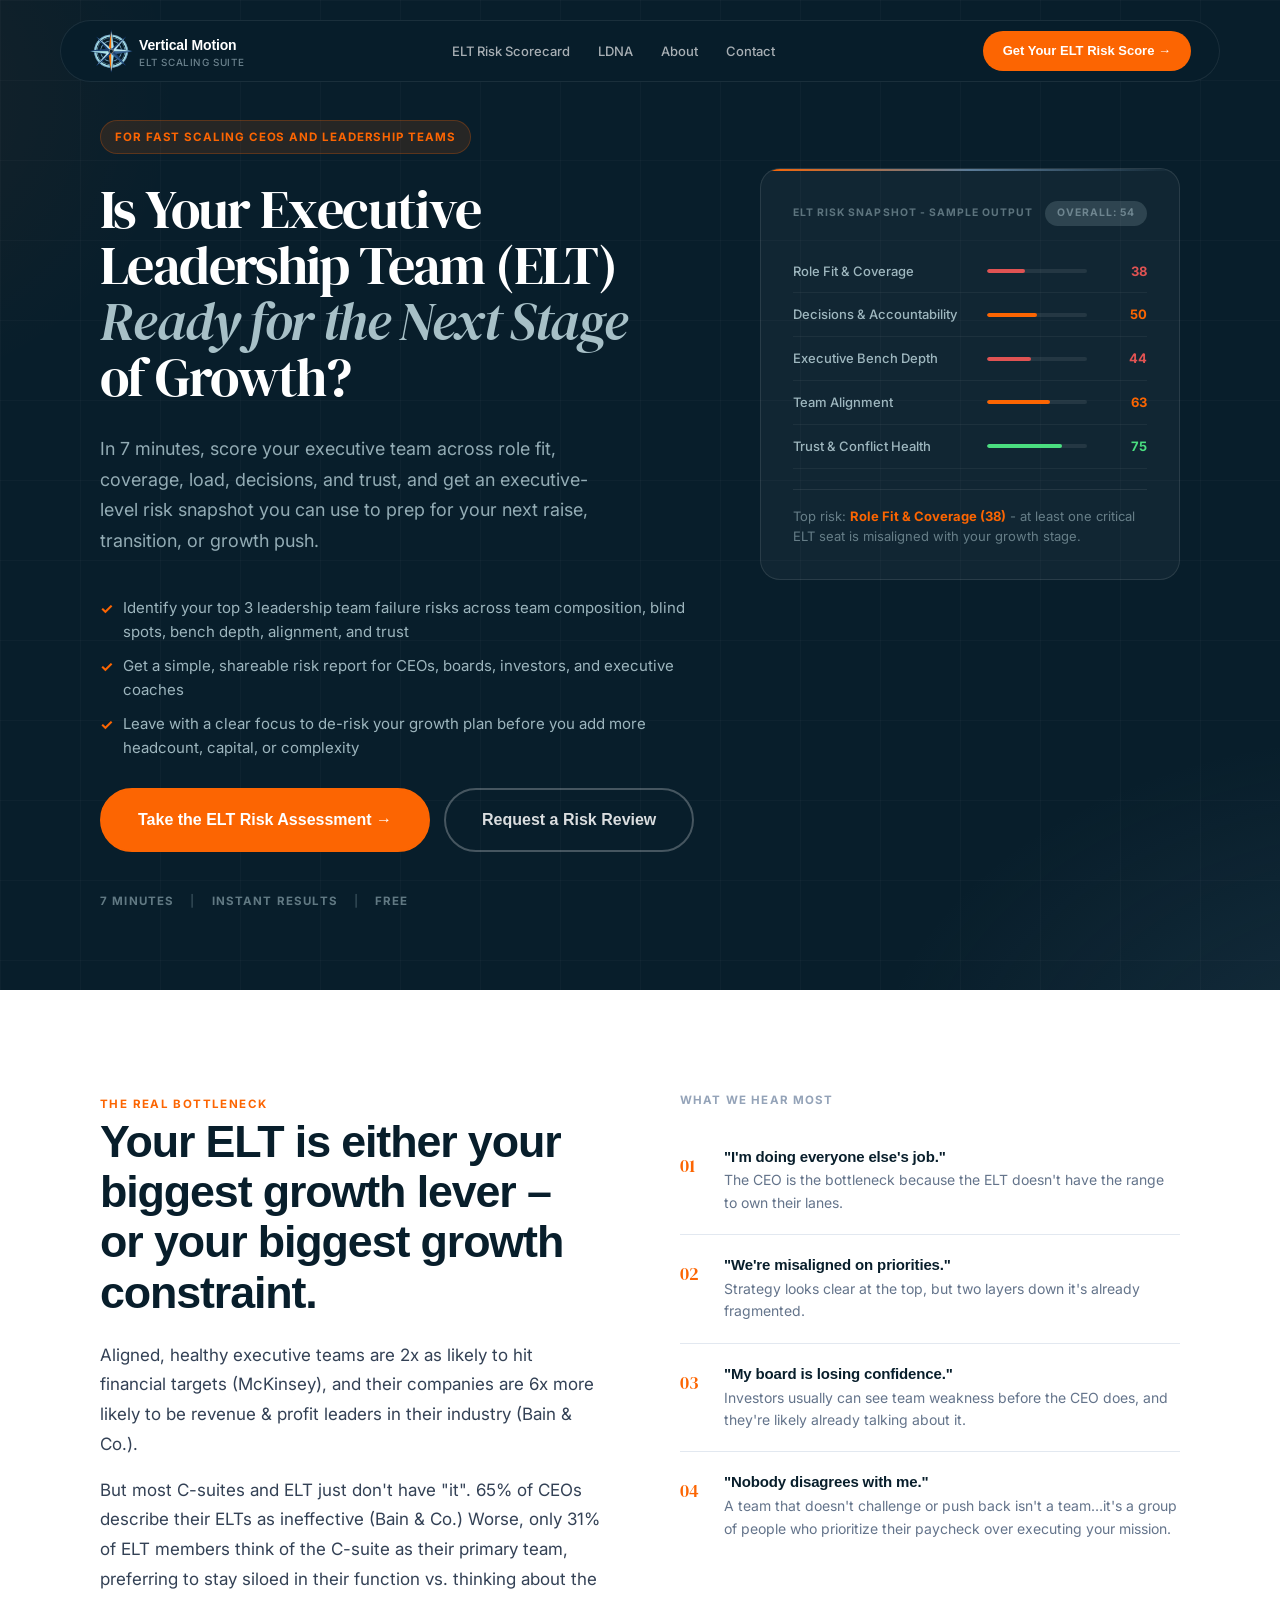
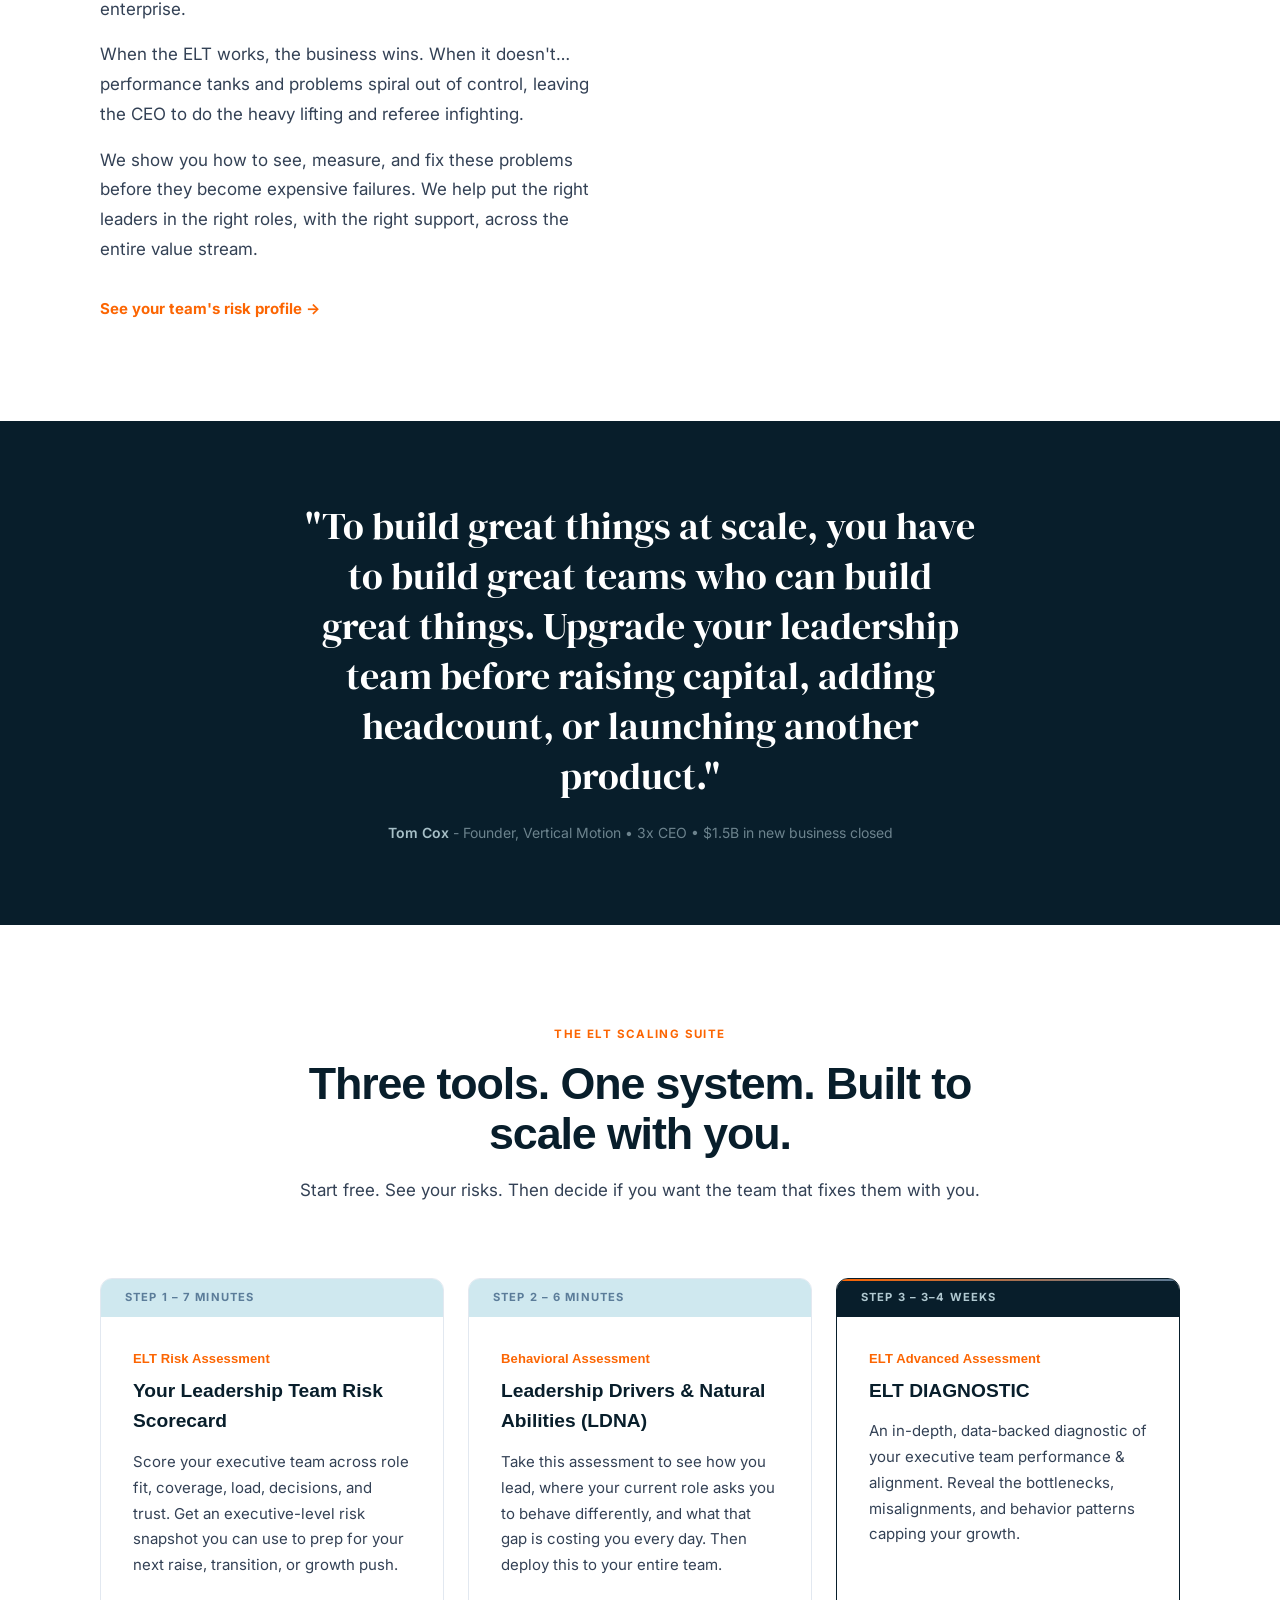
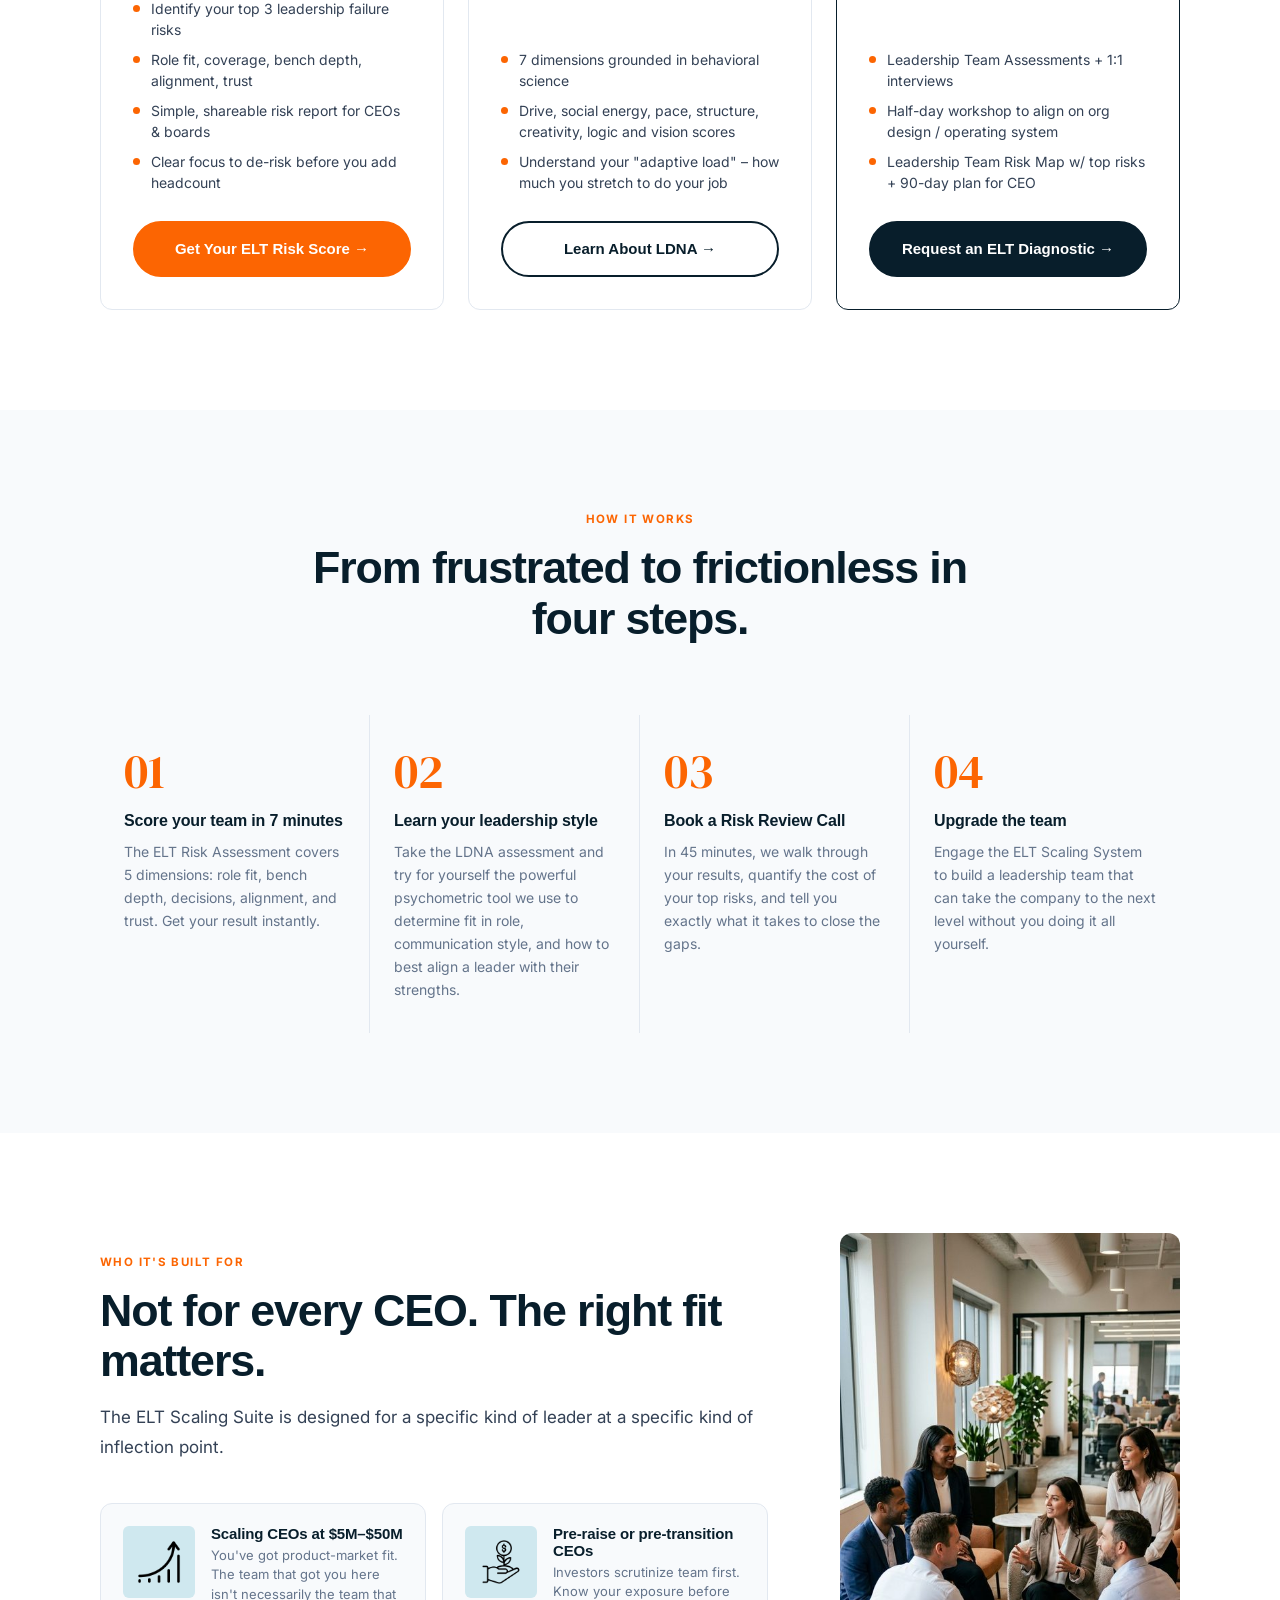
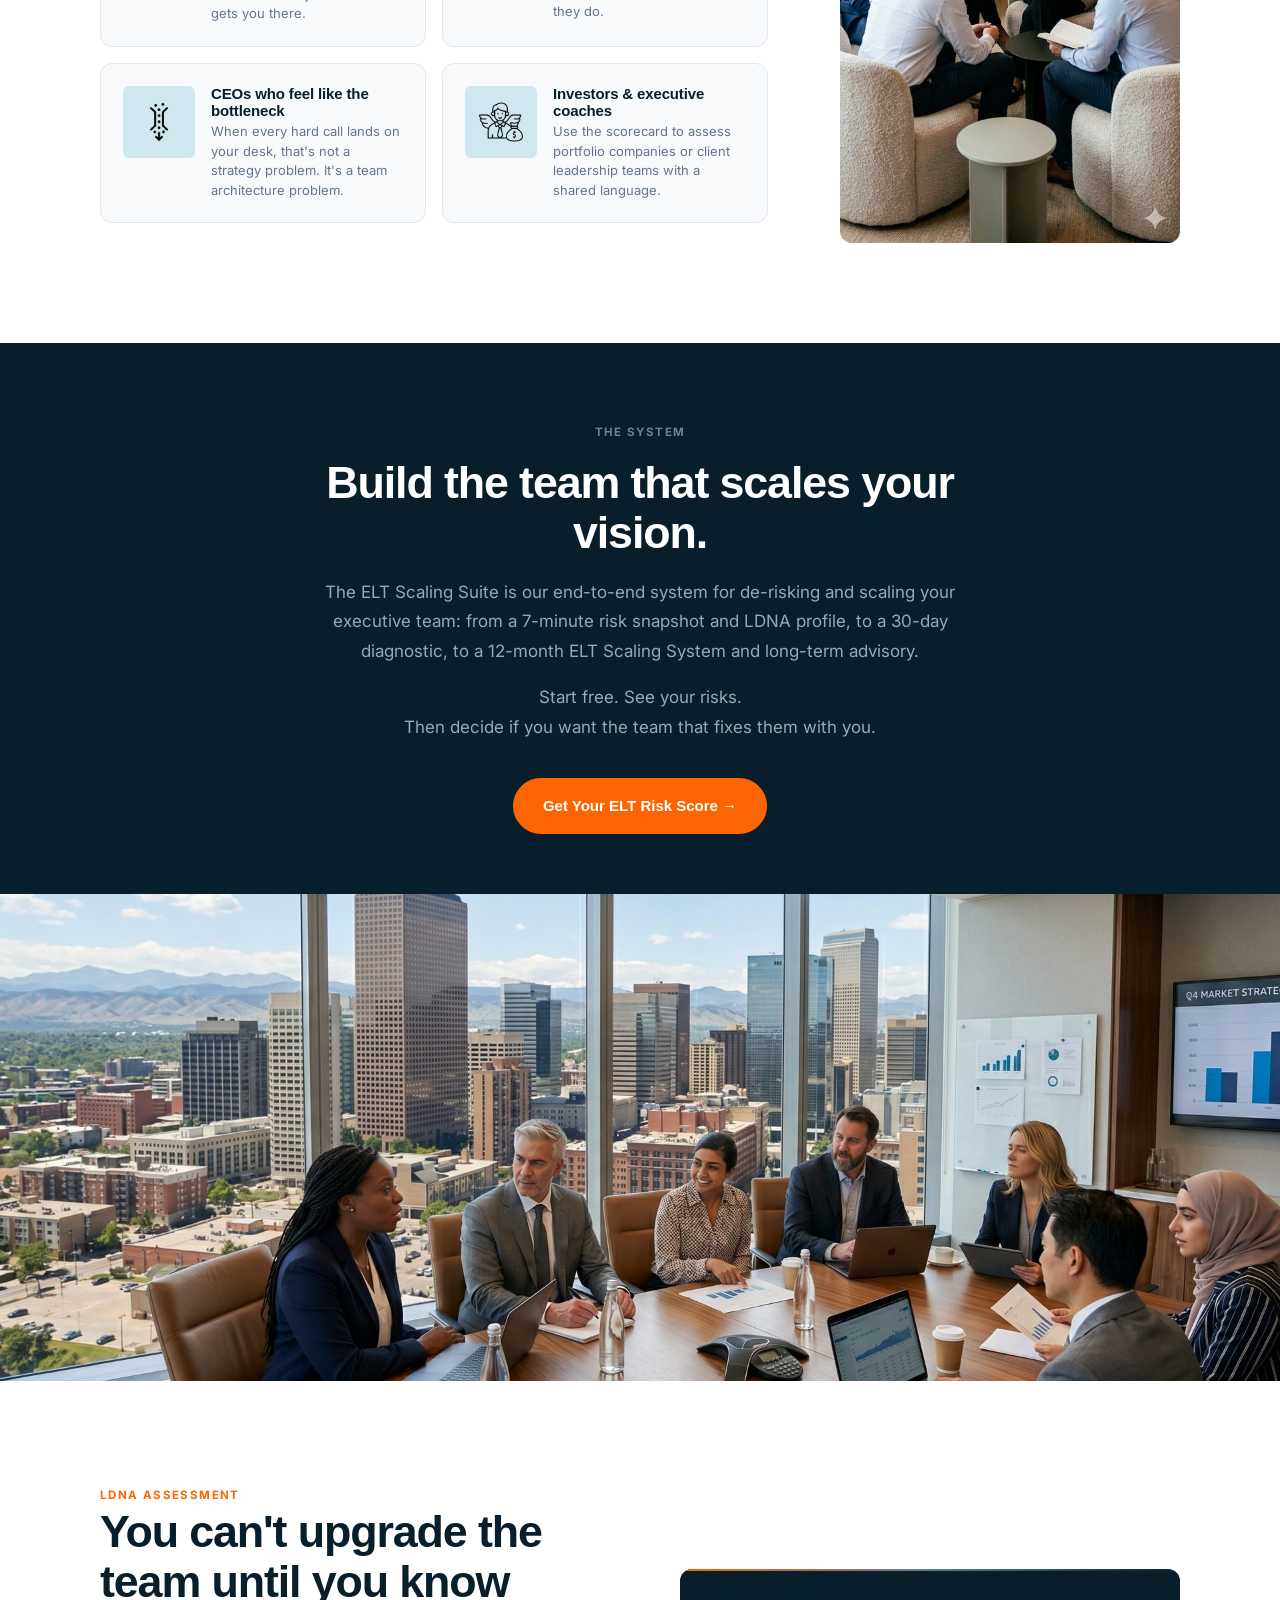
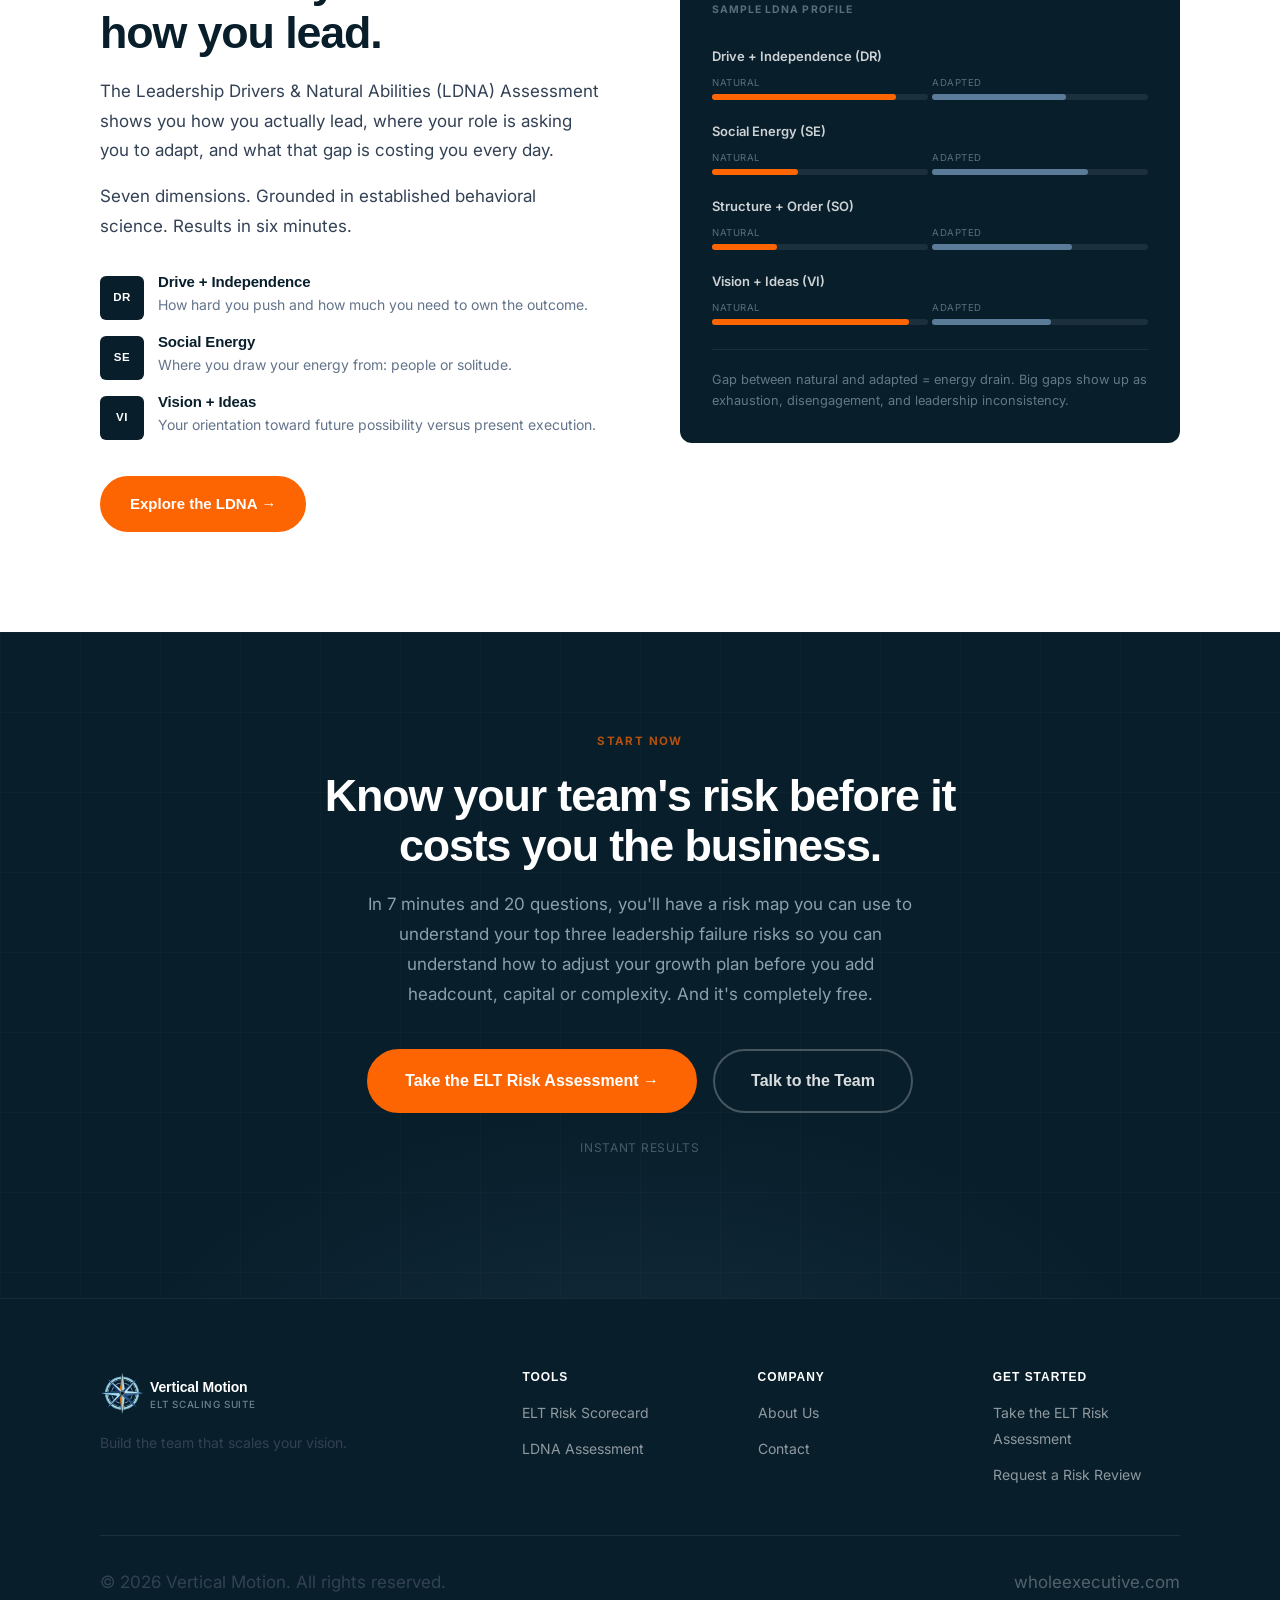
==== commit 60f3bff5: "Remove hero badge dot" ====
--- a/index.html
+++ b/index.html
@@ -41,7 +41,6 @@
       <!-- Left: editorial headline -->
       <div class="fade-up">
         <div class="hero-badge">
-          <span class="hero-badge-dot"></span>
           For Fast Scaling CEOs and Leadership Teams
         </div>
         <h1 class="fade-up fade-up-delay-1">
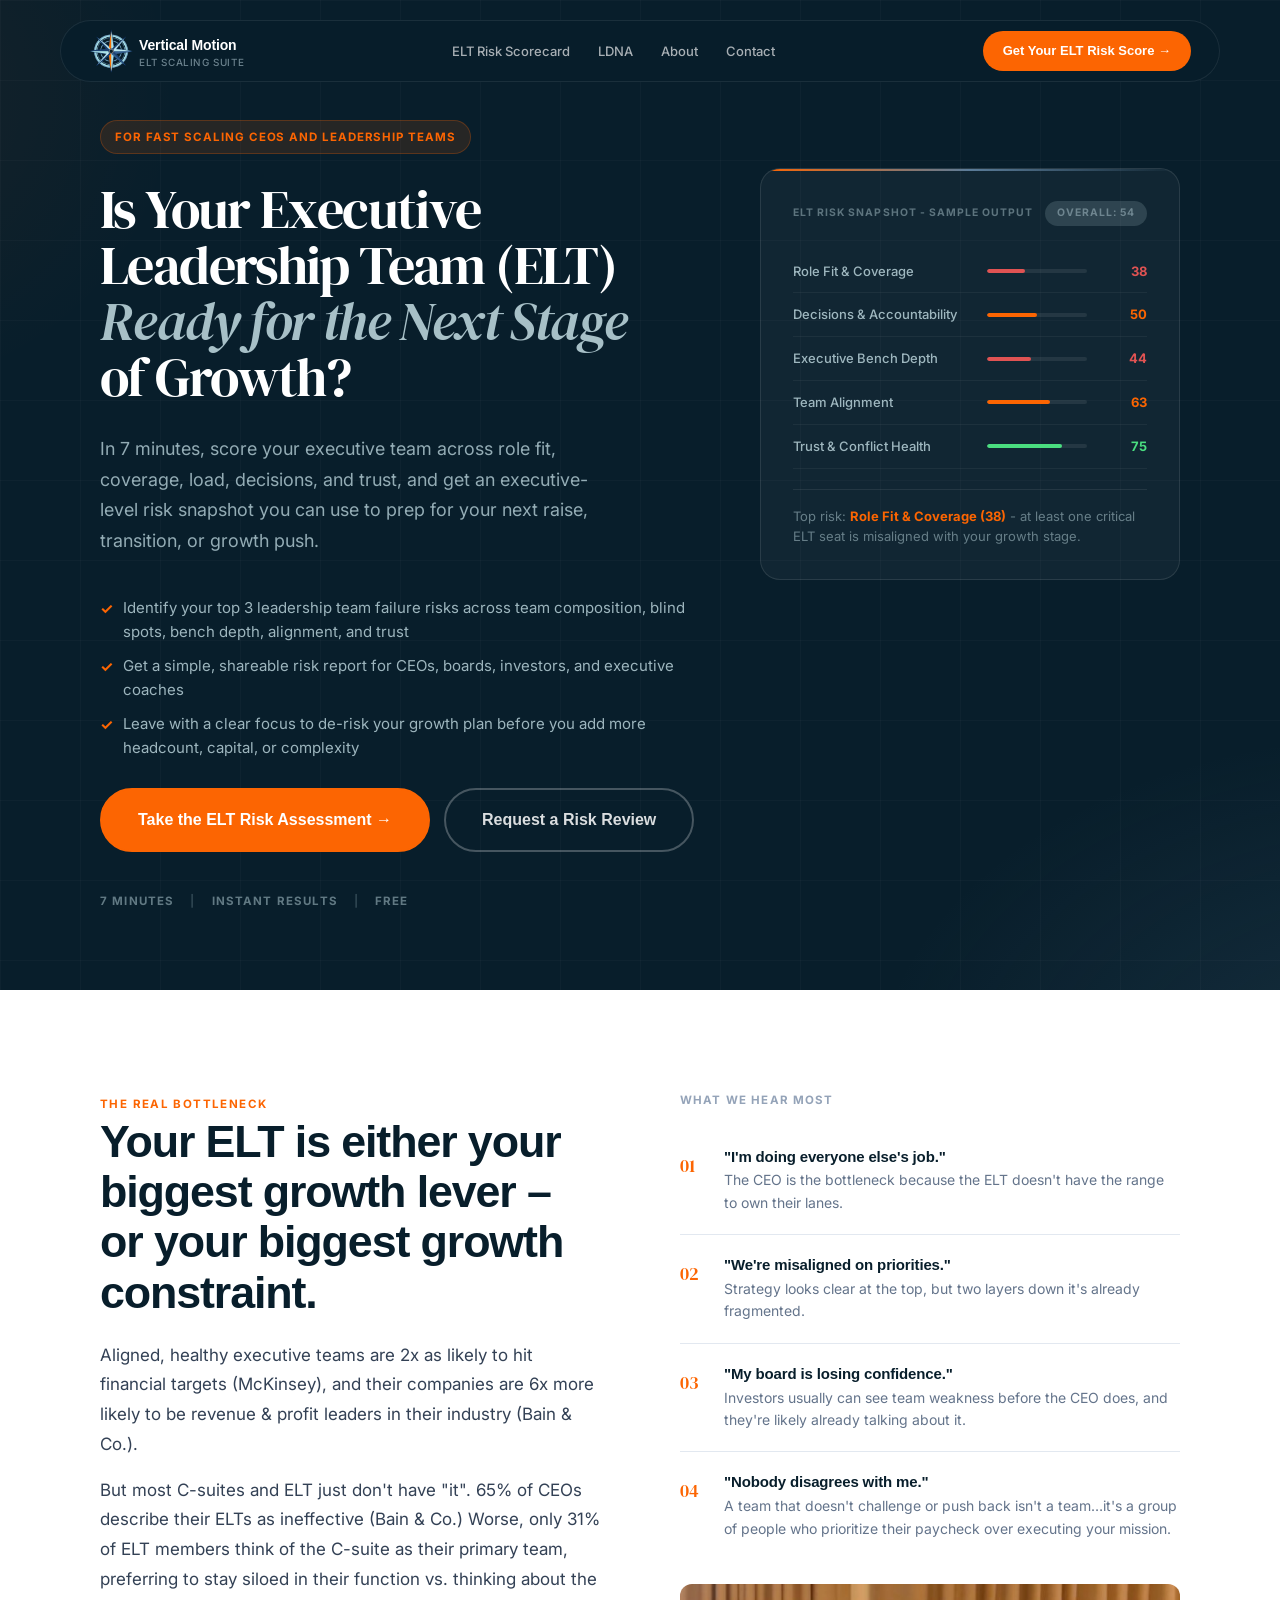
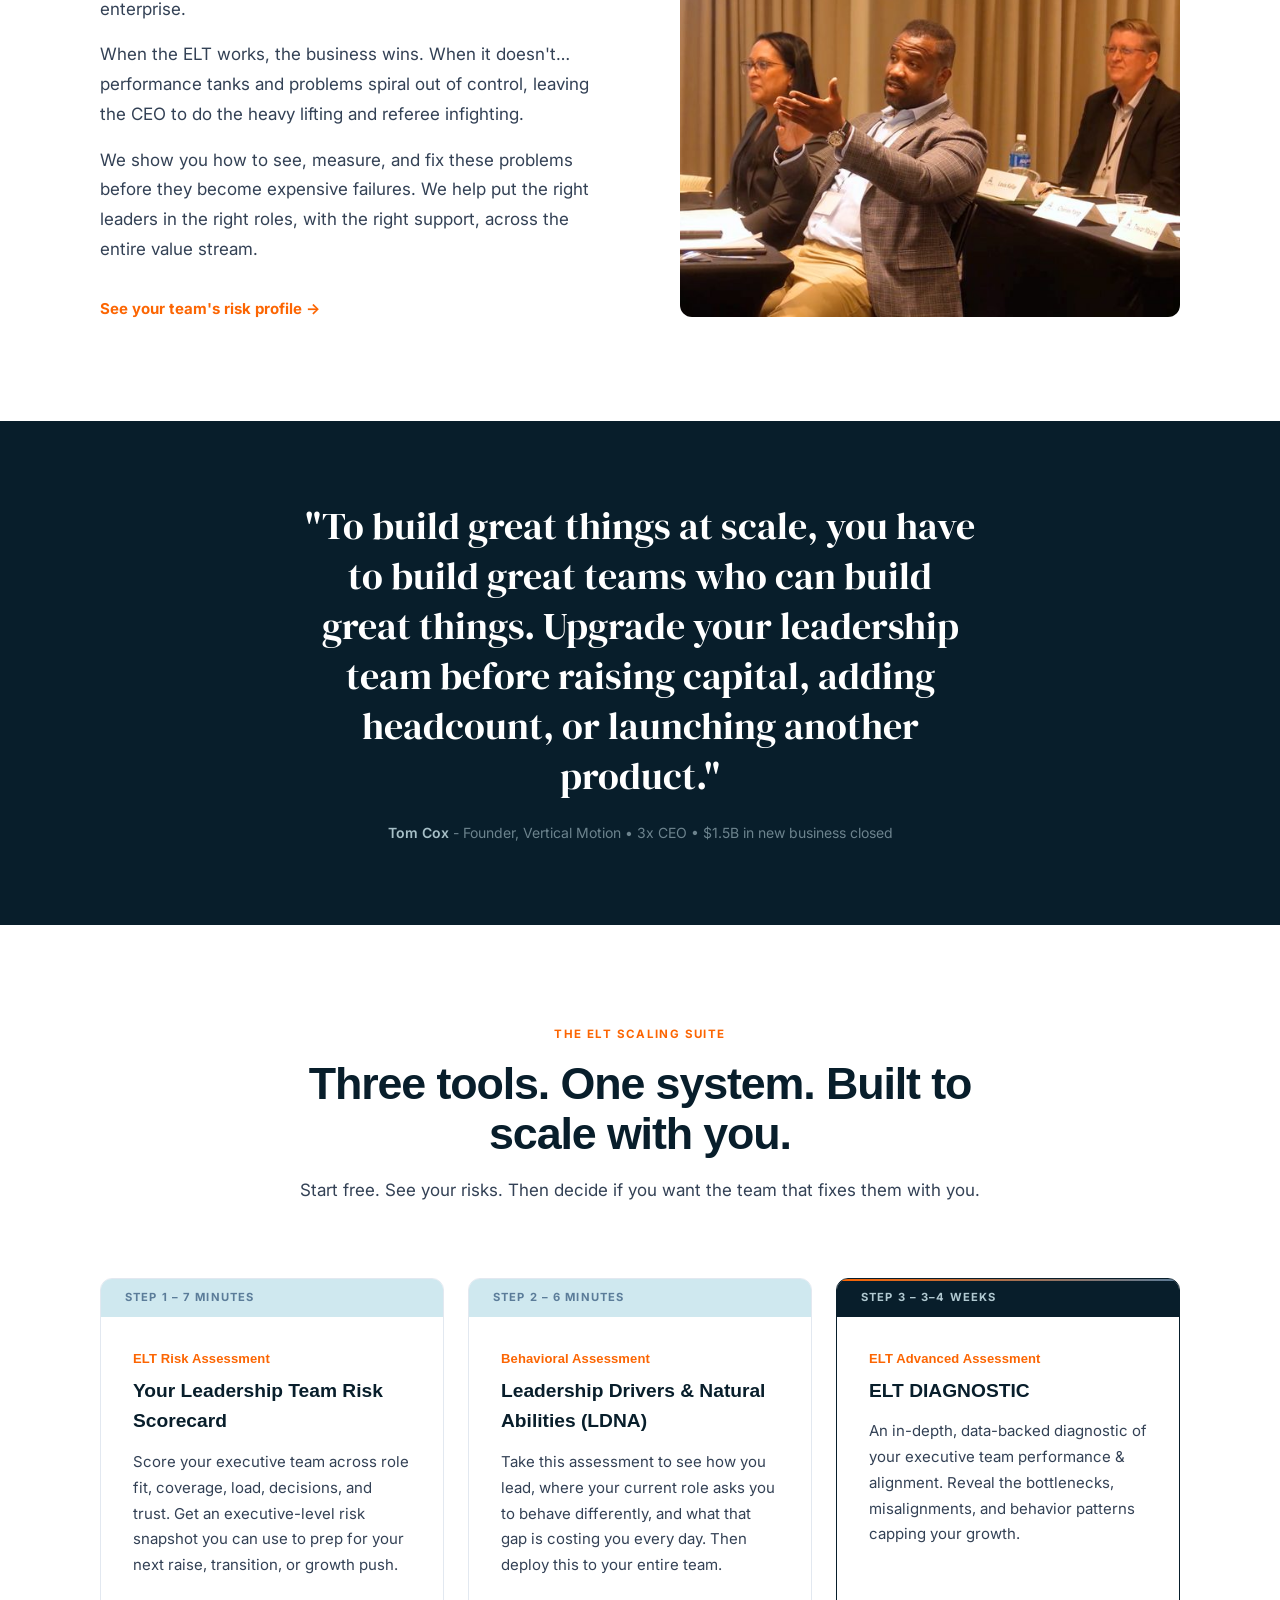
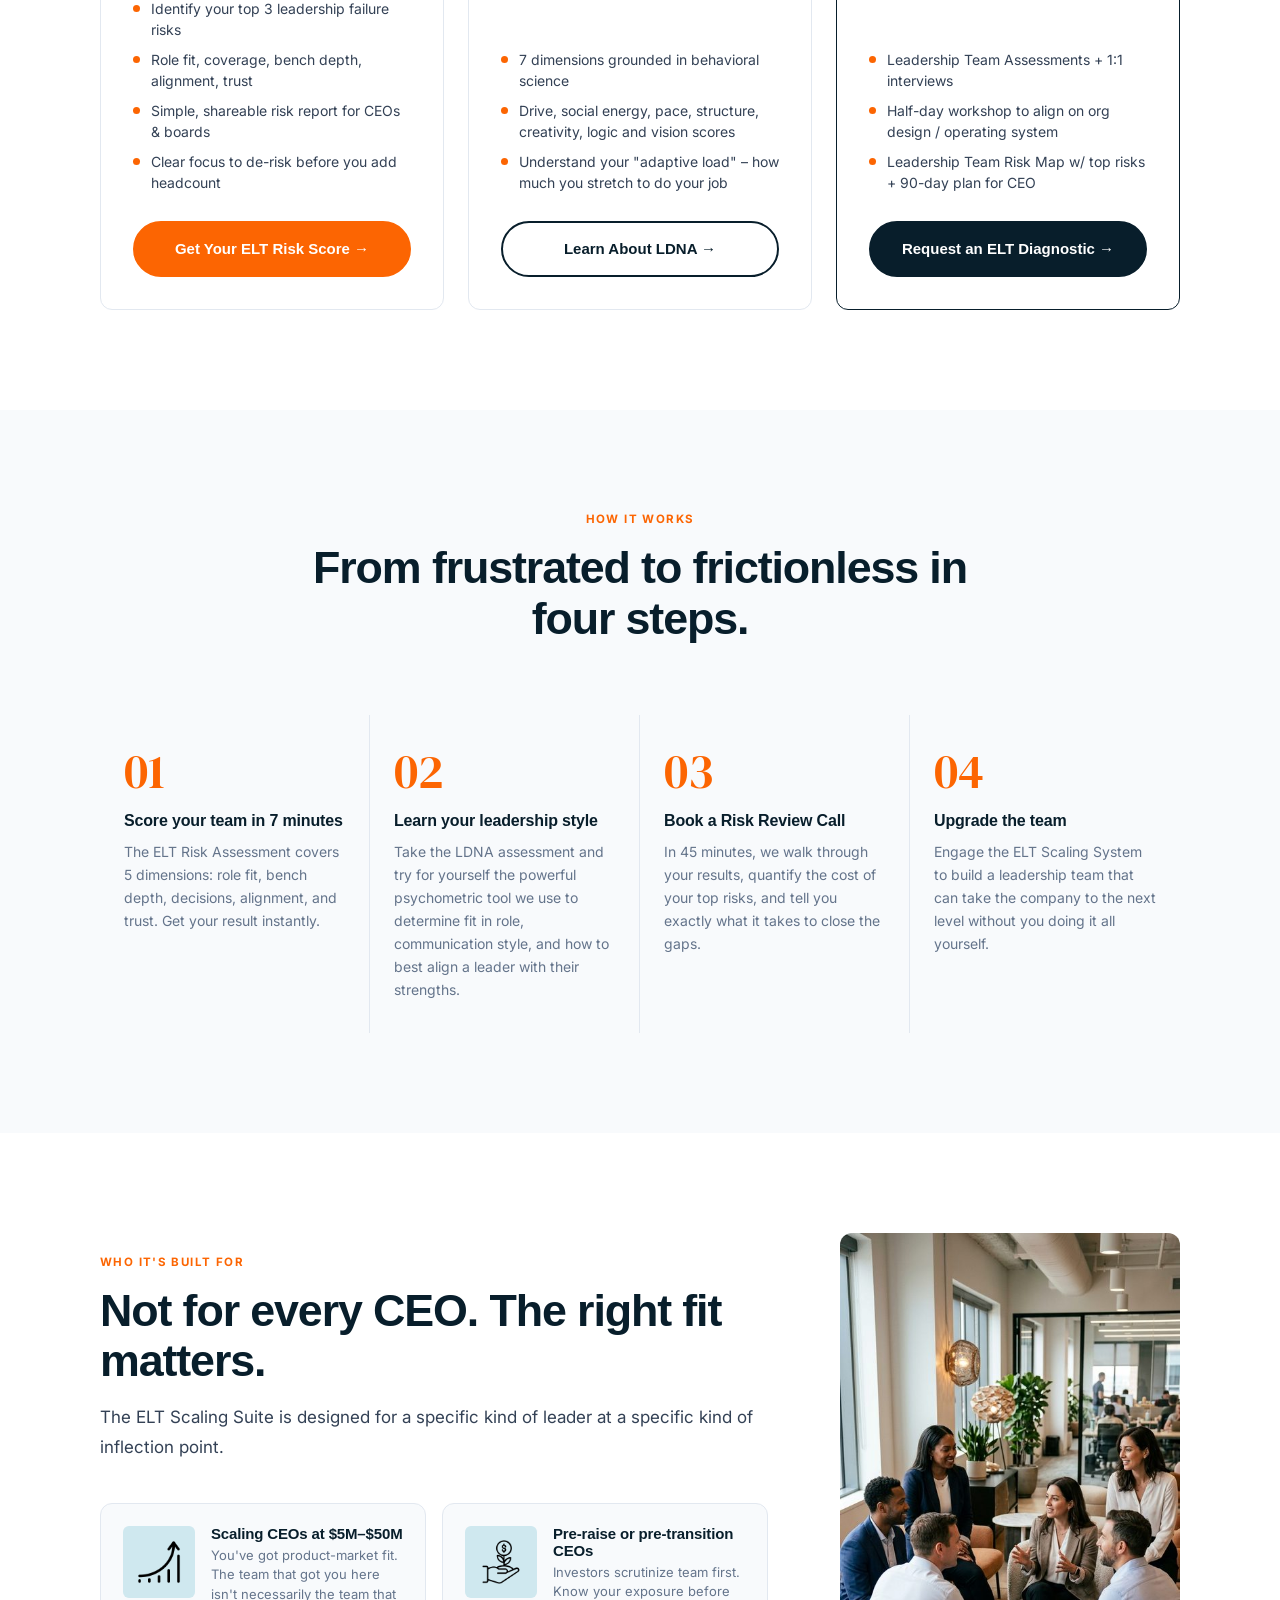
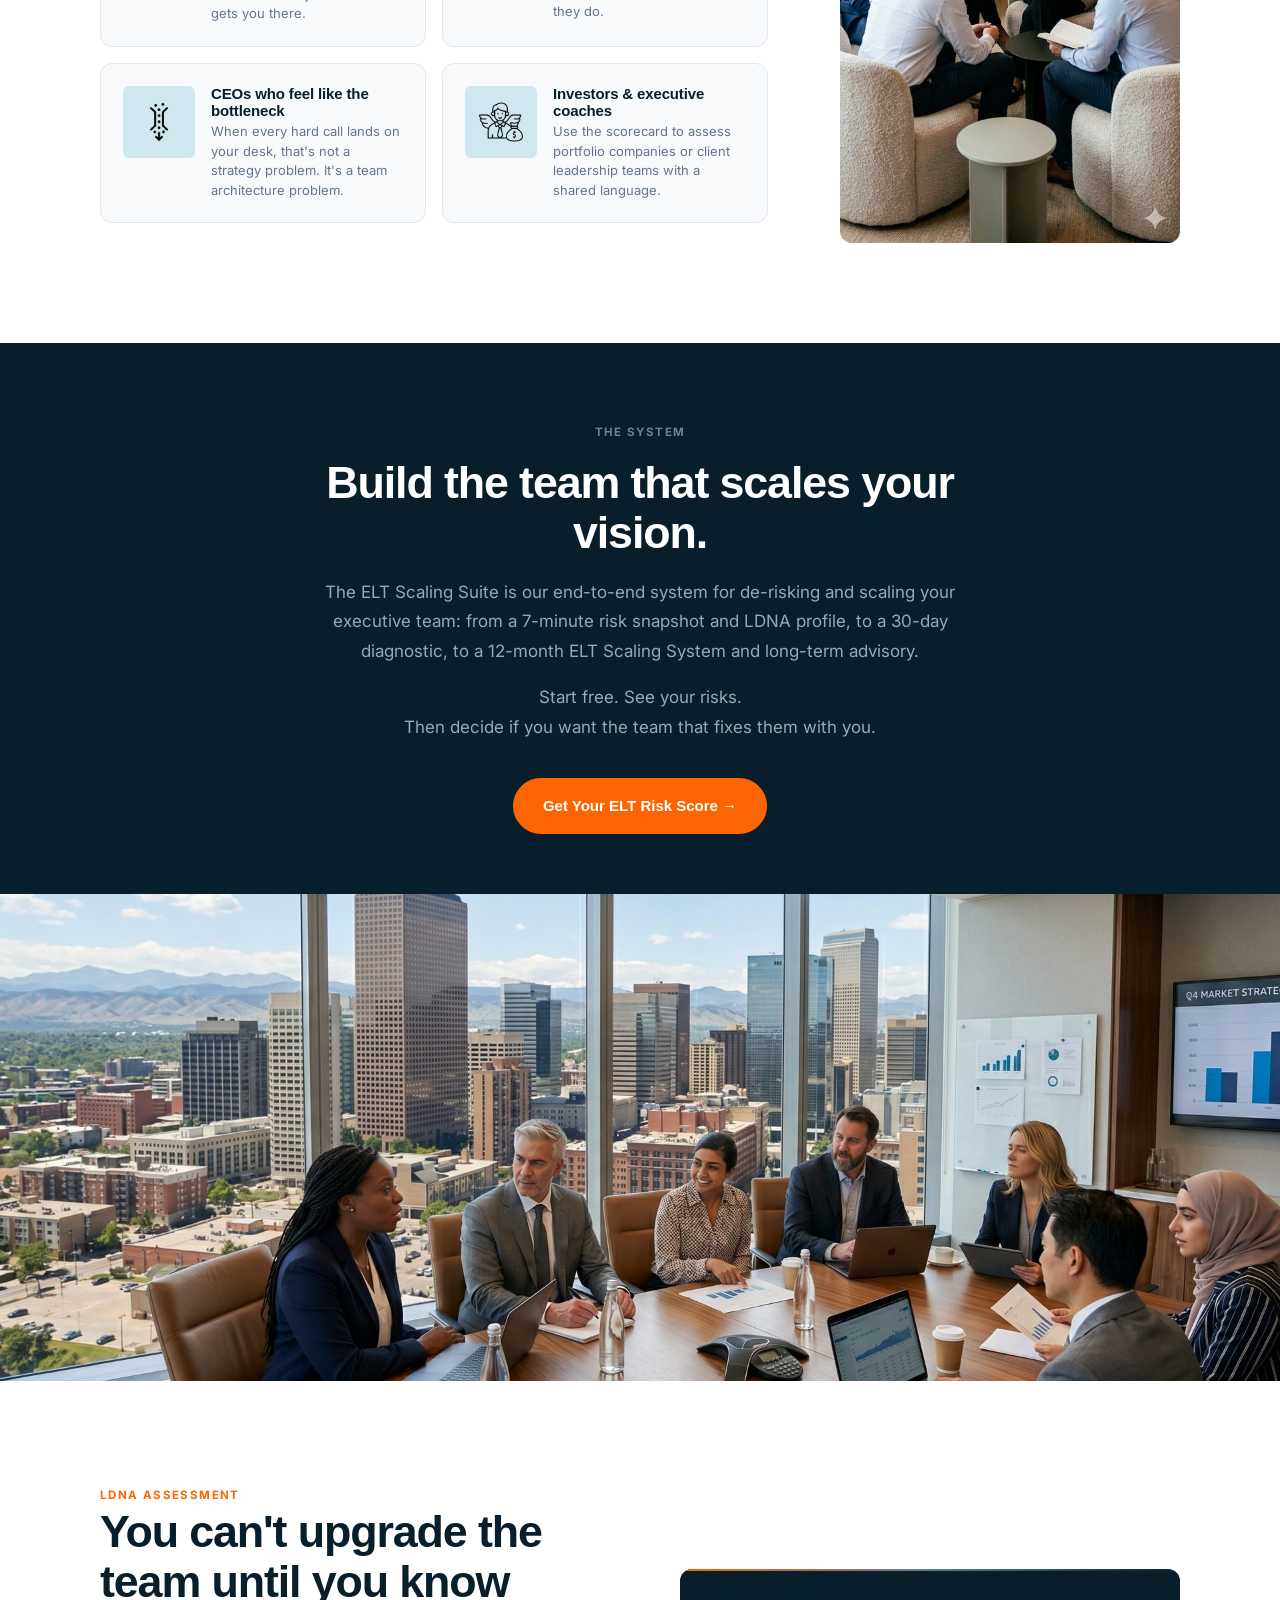
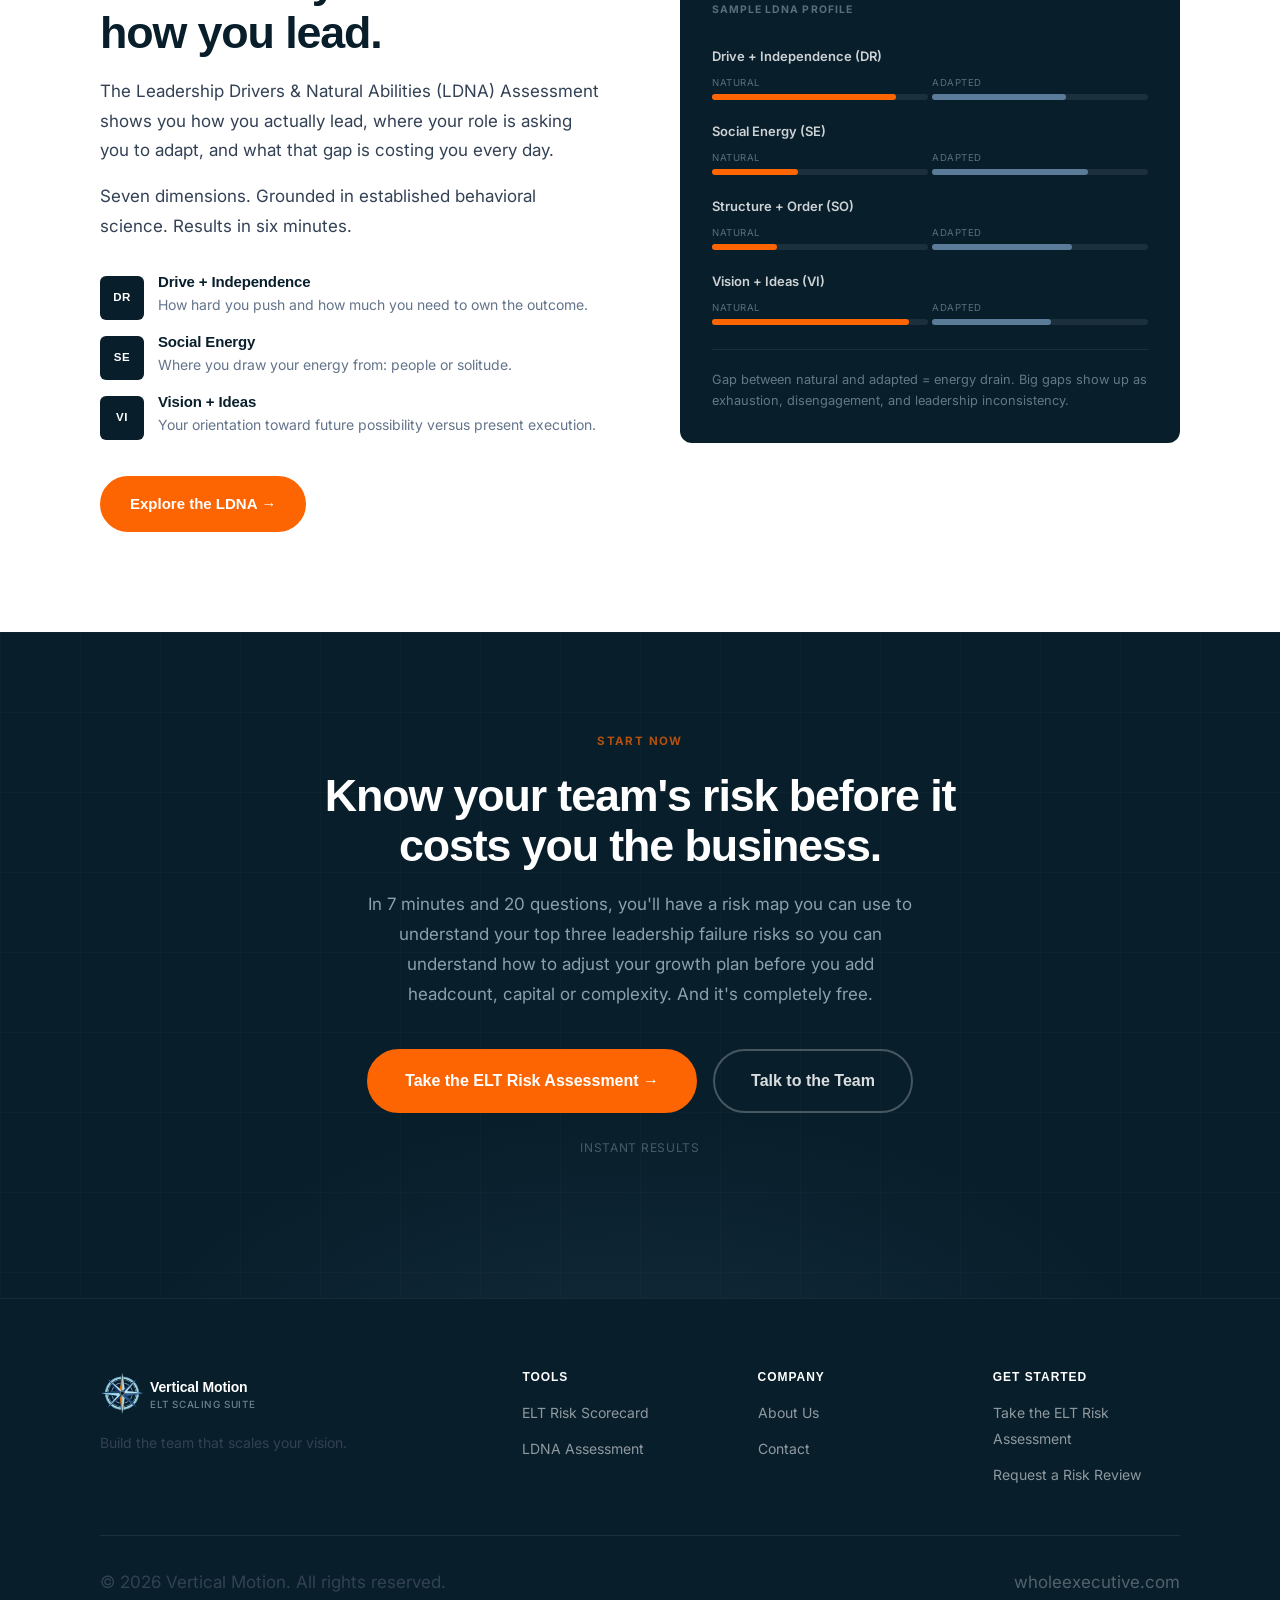
==== commit 03d527b0: "Add photo to bottleneck section" ====
--- a/index.html
+++ b/index.html
@@ -164,6 +164,9 @@
             </div>
           </div>
         </div>
+        <div style="margin-top:24px; border-radius:var(--radius-md); overflow:hidden;">
+          <img src="images/bottleneck-photo.jpg" alt="Leadership team" style="width:100%; display:block; object-fit:cover;">
+        </div>
       </div>
     </div>
   </div>
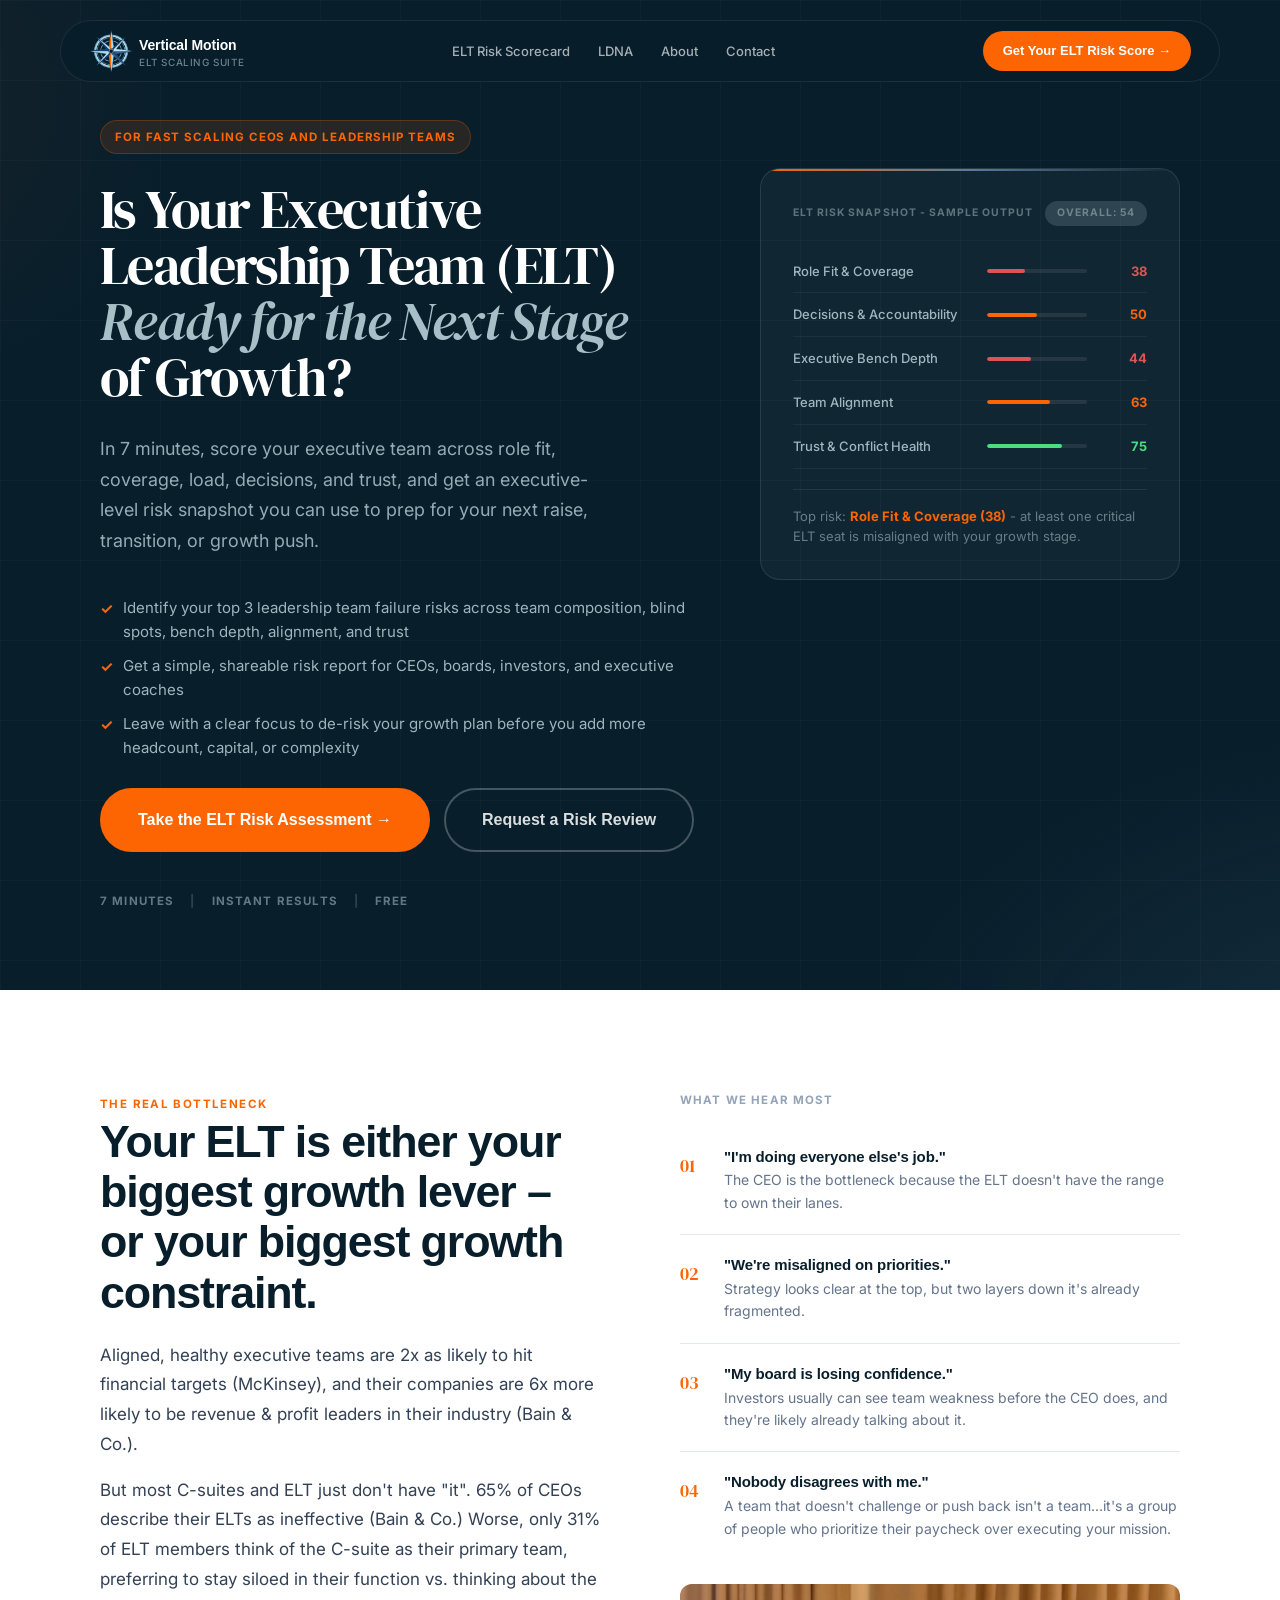
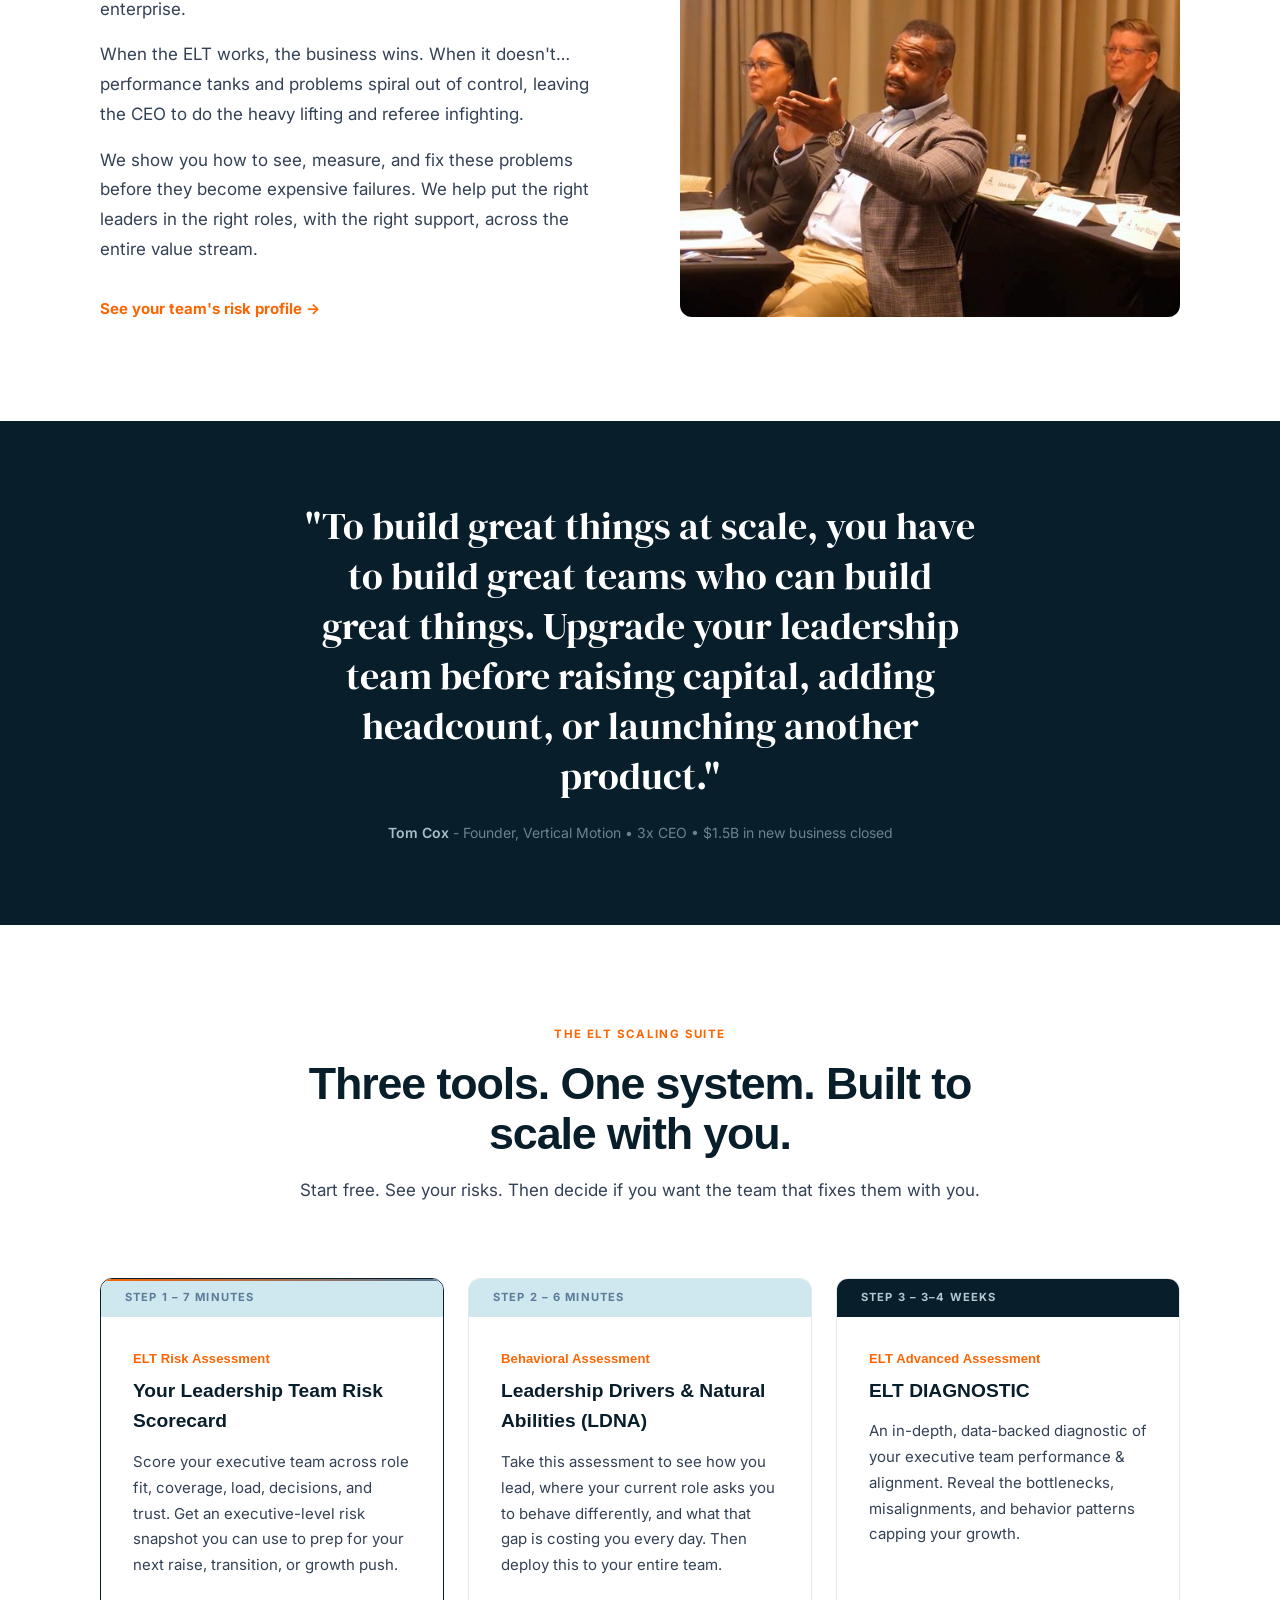
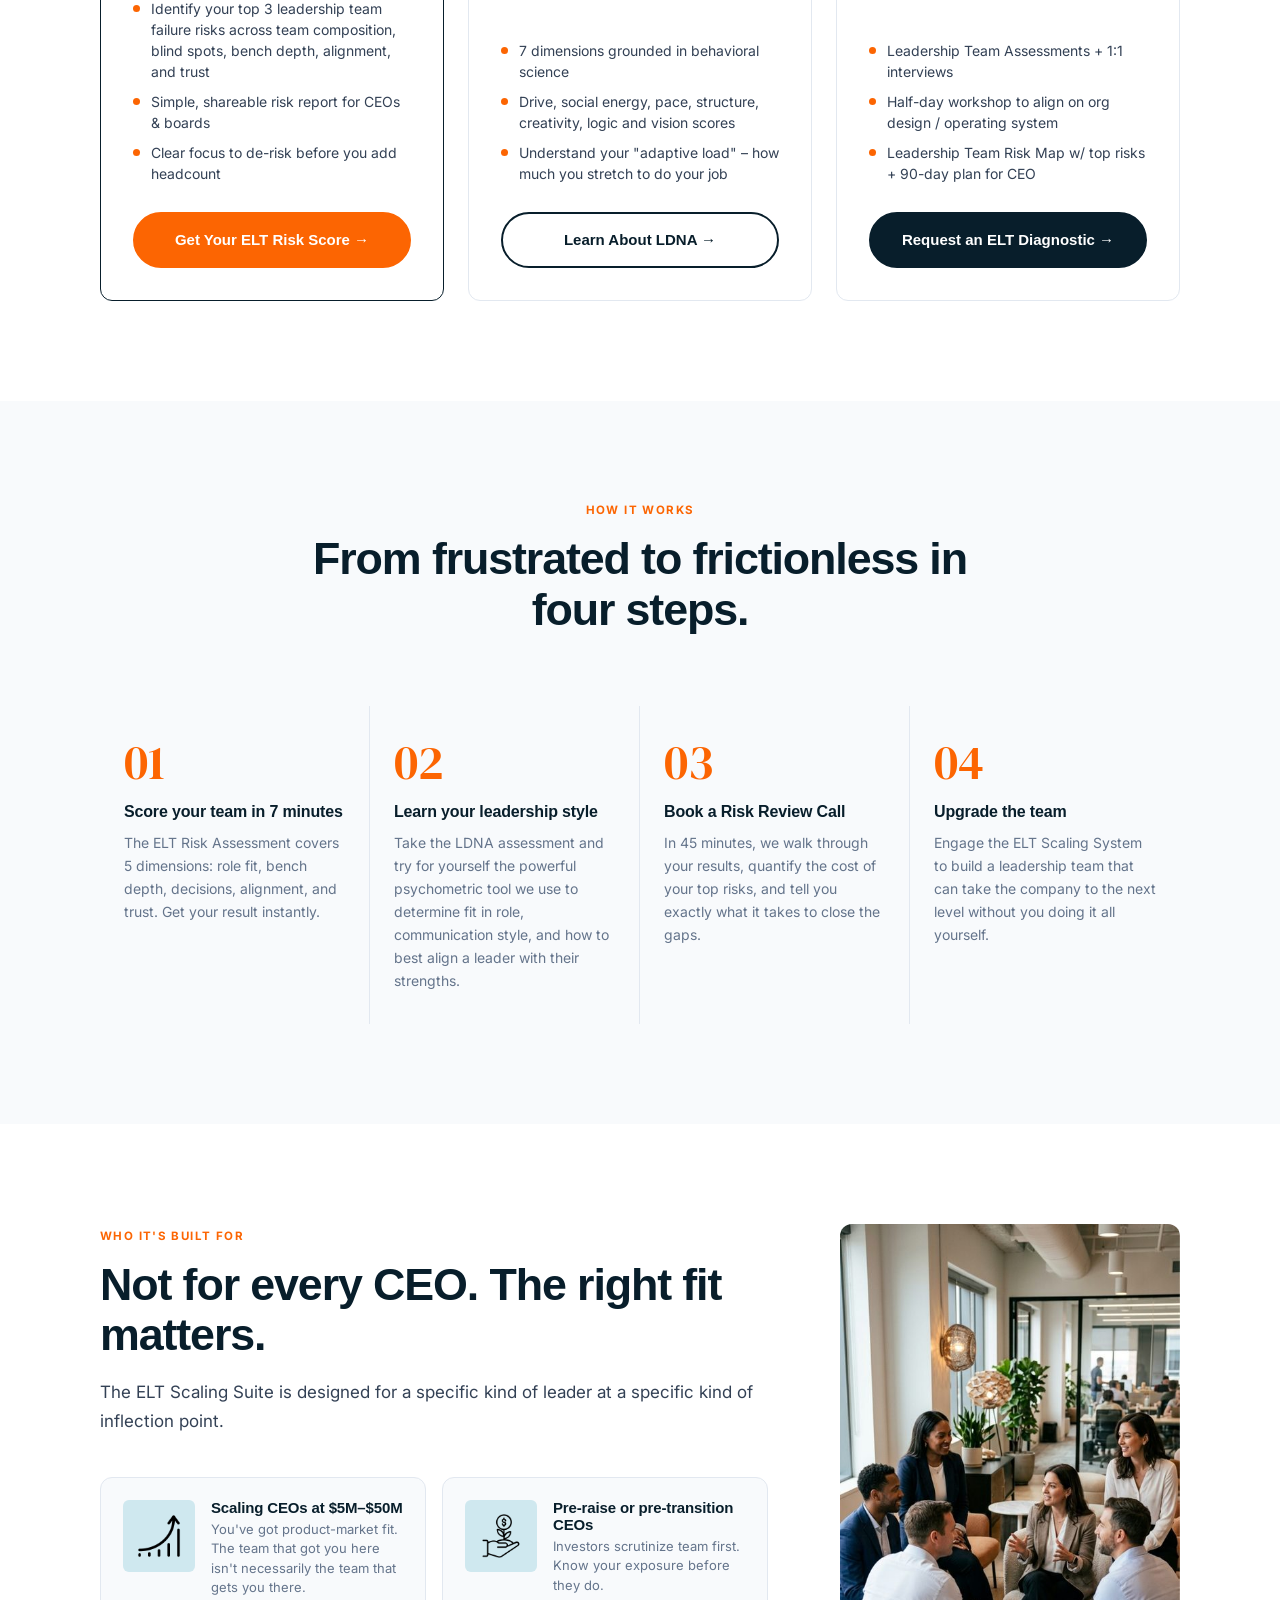
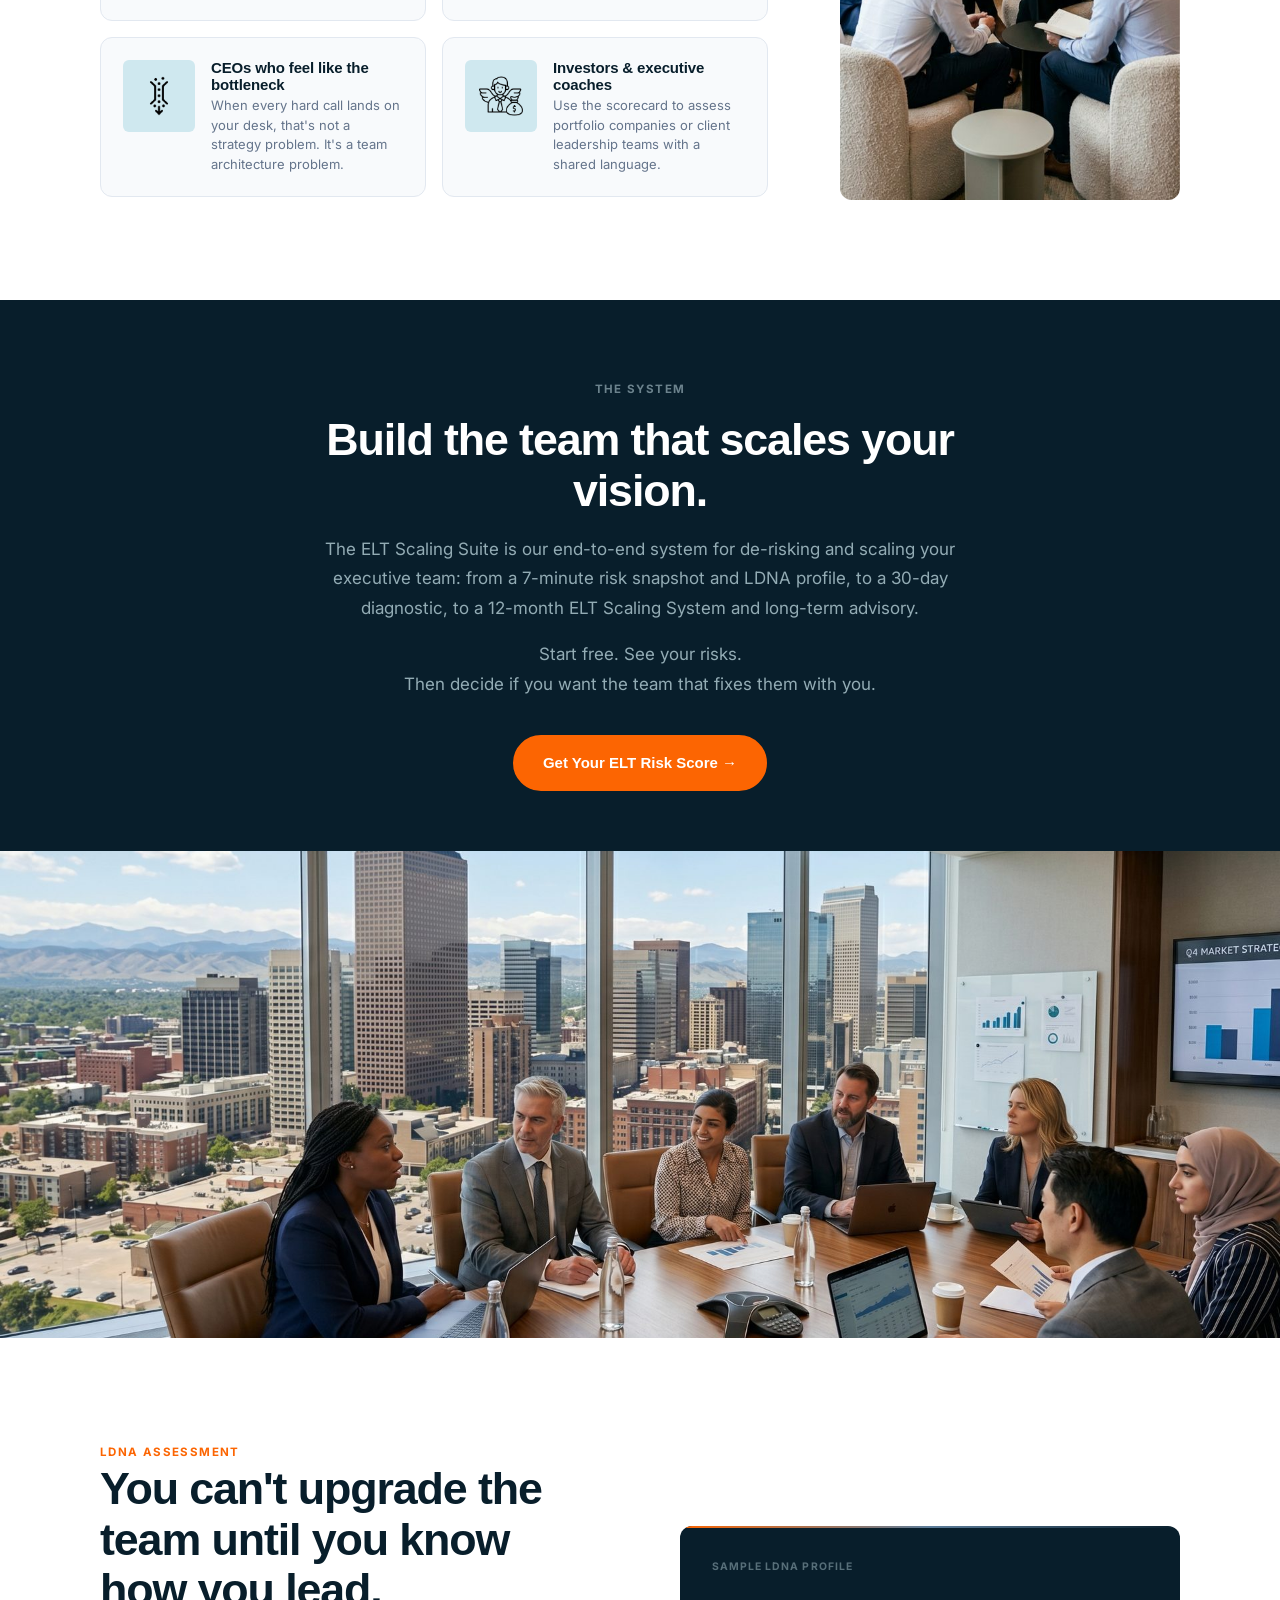
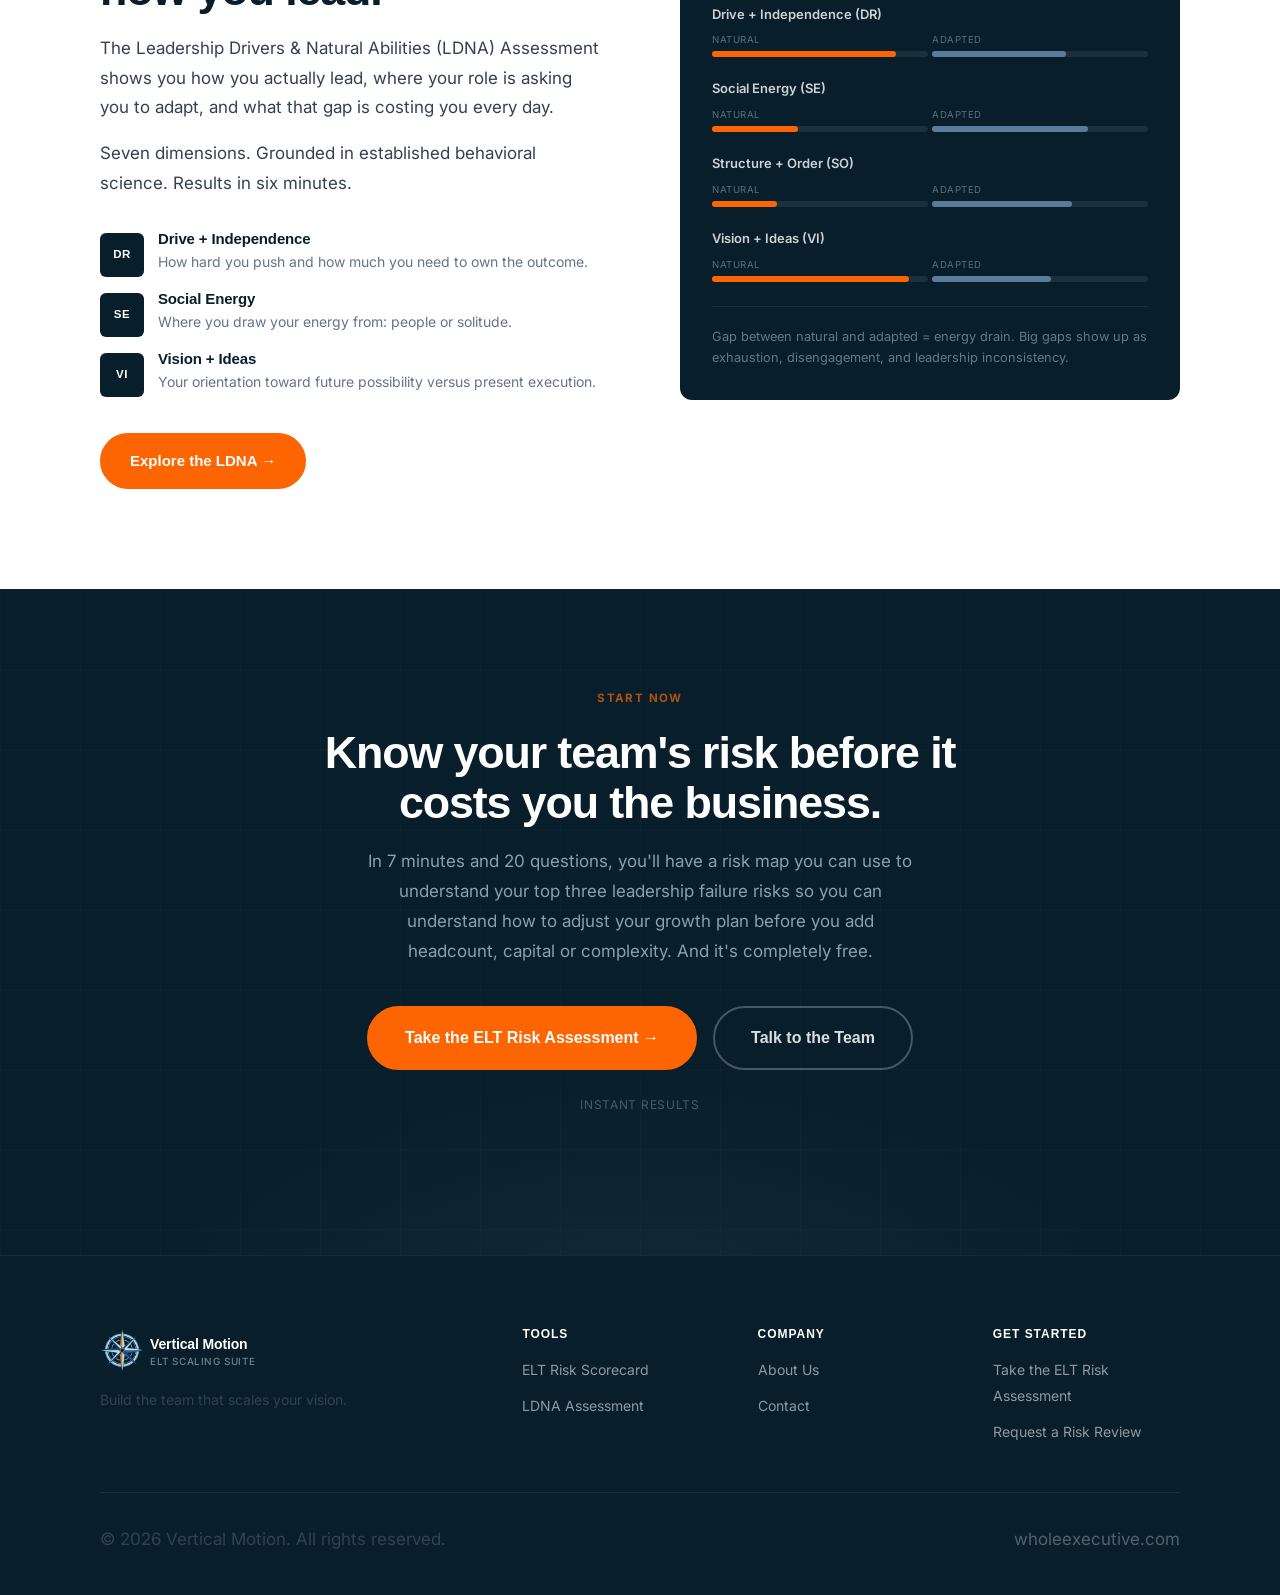
==== commit 12831fdd: "Highlight box 1, update bullet" ====
--- a/index.html
+++ b/index.html
@@ -191,15 +191,15 @@
 
     <div class="grid-3" style="align-items:stretch;">
 
-      <div class="suite-card">
+      <div class="suite-card" style="border-color:var(--navy); position:relative; overflow:hidden;">
+        <div style="position:absolute; top:0; left:0; right:0; height:2px; background:linear-gradient(90deg, var(--orange), var(--slate));"></div>
         <div class="suite-card-badge free">STEP 1 &ndash; 7 MINUTES</div>
         <div class="suite-card-body">
           <div class="suite-card-price">ELT Risk Assessment</div>
           <div class="suite-card-title">Your Leadership Team Risk Scorecard</div>
           <p class="suite-card-desc">Score your executive team across role fit, coverage, load, decisions, and trust. Get an executive-level risk snapshot you can use to prep for your next raise, transition, or growth push.</p>
           <ul class="suite-card-features">
-            <li>Identify your top 3 leadership failure risks</li>
-            <li>Role fit, coverage, bench depth, alignment, trust</li>
+            <li>Identify your top 3 leadership team failure risks across team composition, blind spots, bench depth, alignment, and trust</li>
             <li>Simple, shareable risk report for CEOs &amp; boards</li>
             <li>Clear focus to de-risk before you add headcount</li>
           </ul>
@@ -222,8 +222,7 @@
         </div>
       </div>
 
-      <div class="suite-card" style="border-color:var(--navy); position:relative; overflow:hidden;">
-        <div style="position:absolute; top:0; left:0; right:0; height:2px; background:linear-gradient(90deg, var(--orange), var(--slate));"></div>
+      <div class="suite-card">
         <div class="suite-card-badge paid">STEP 3 &ndash; 3&ndash;4 WEEKS</div>
         <div class="suite-card-body">
           <div class="suite-card-price">ELT Advanced Assessment</div>
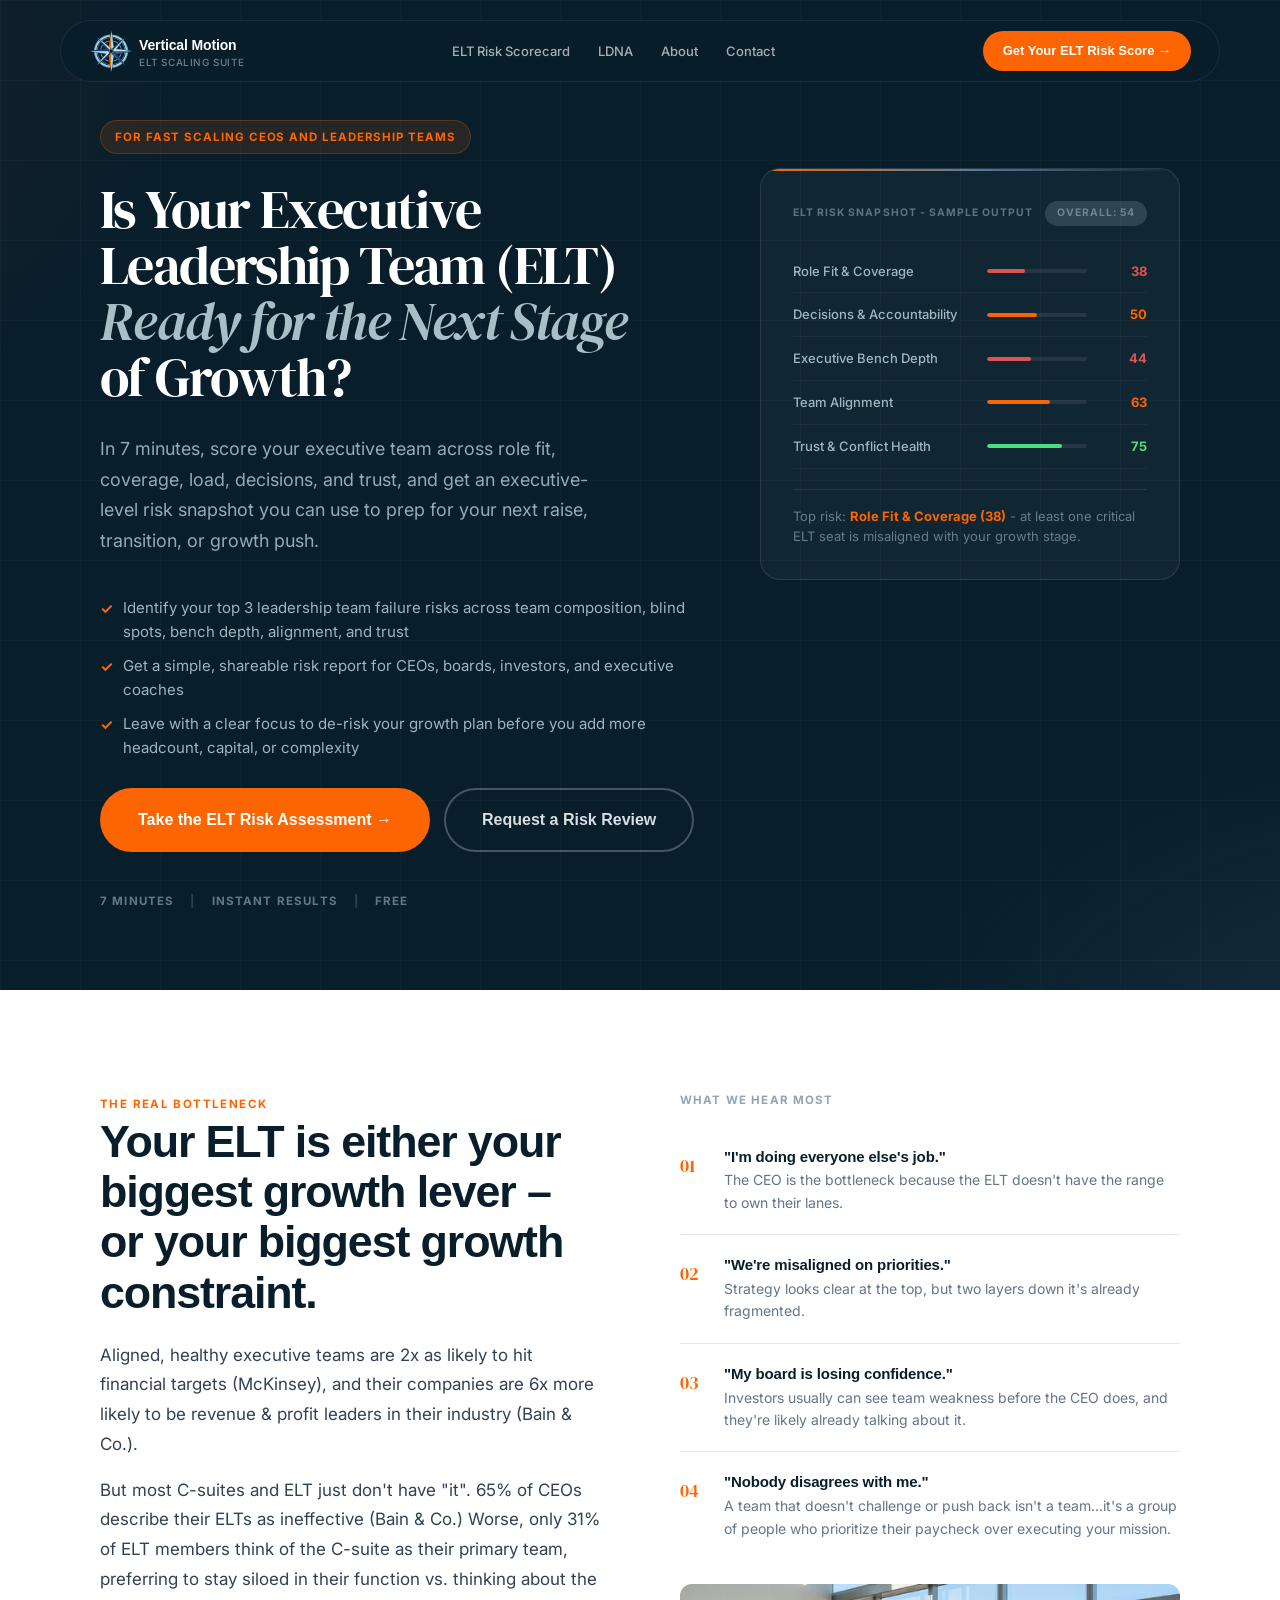
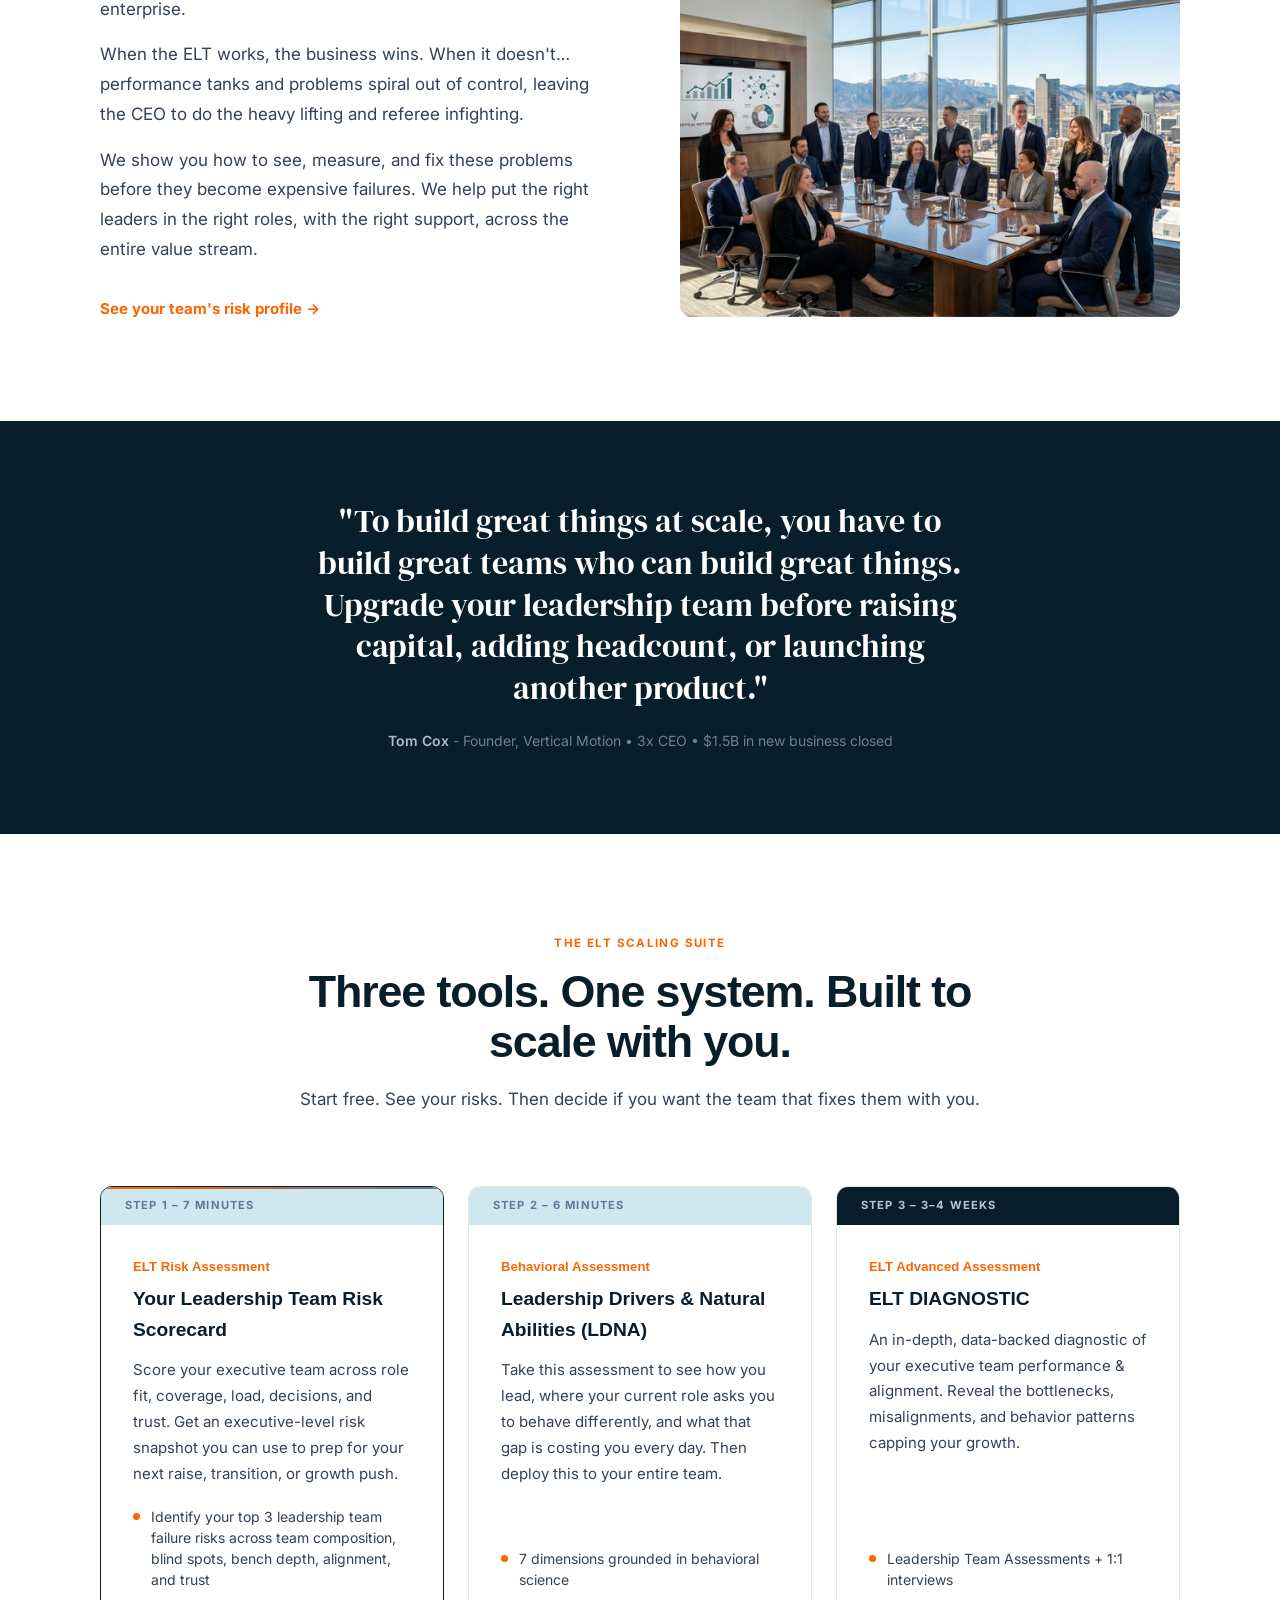
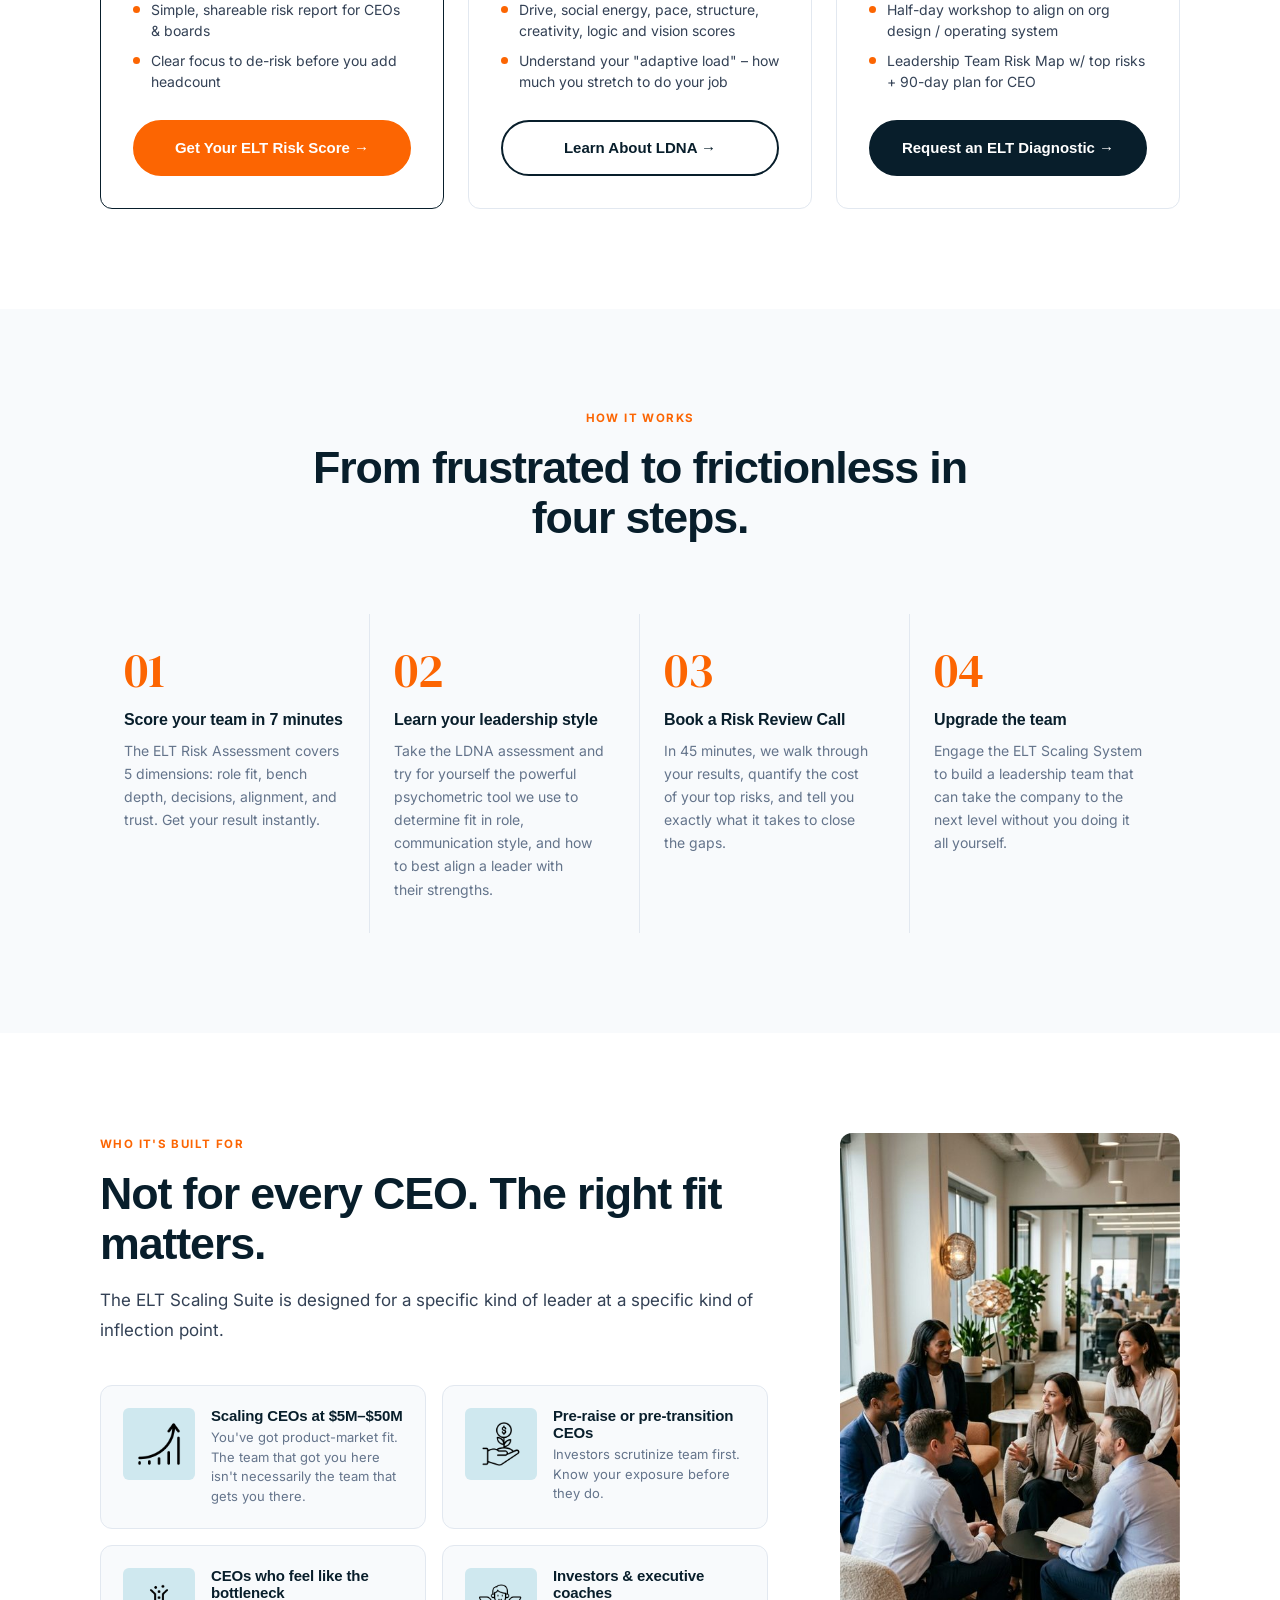
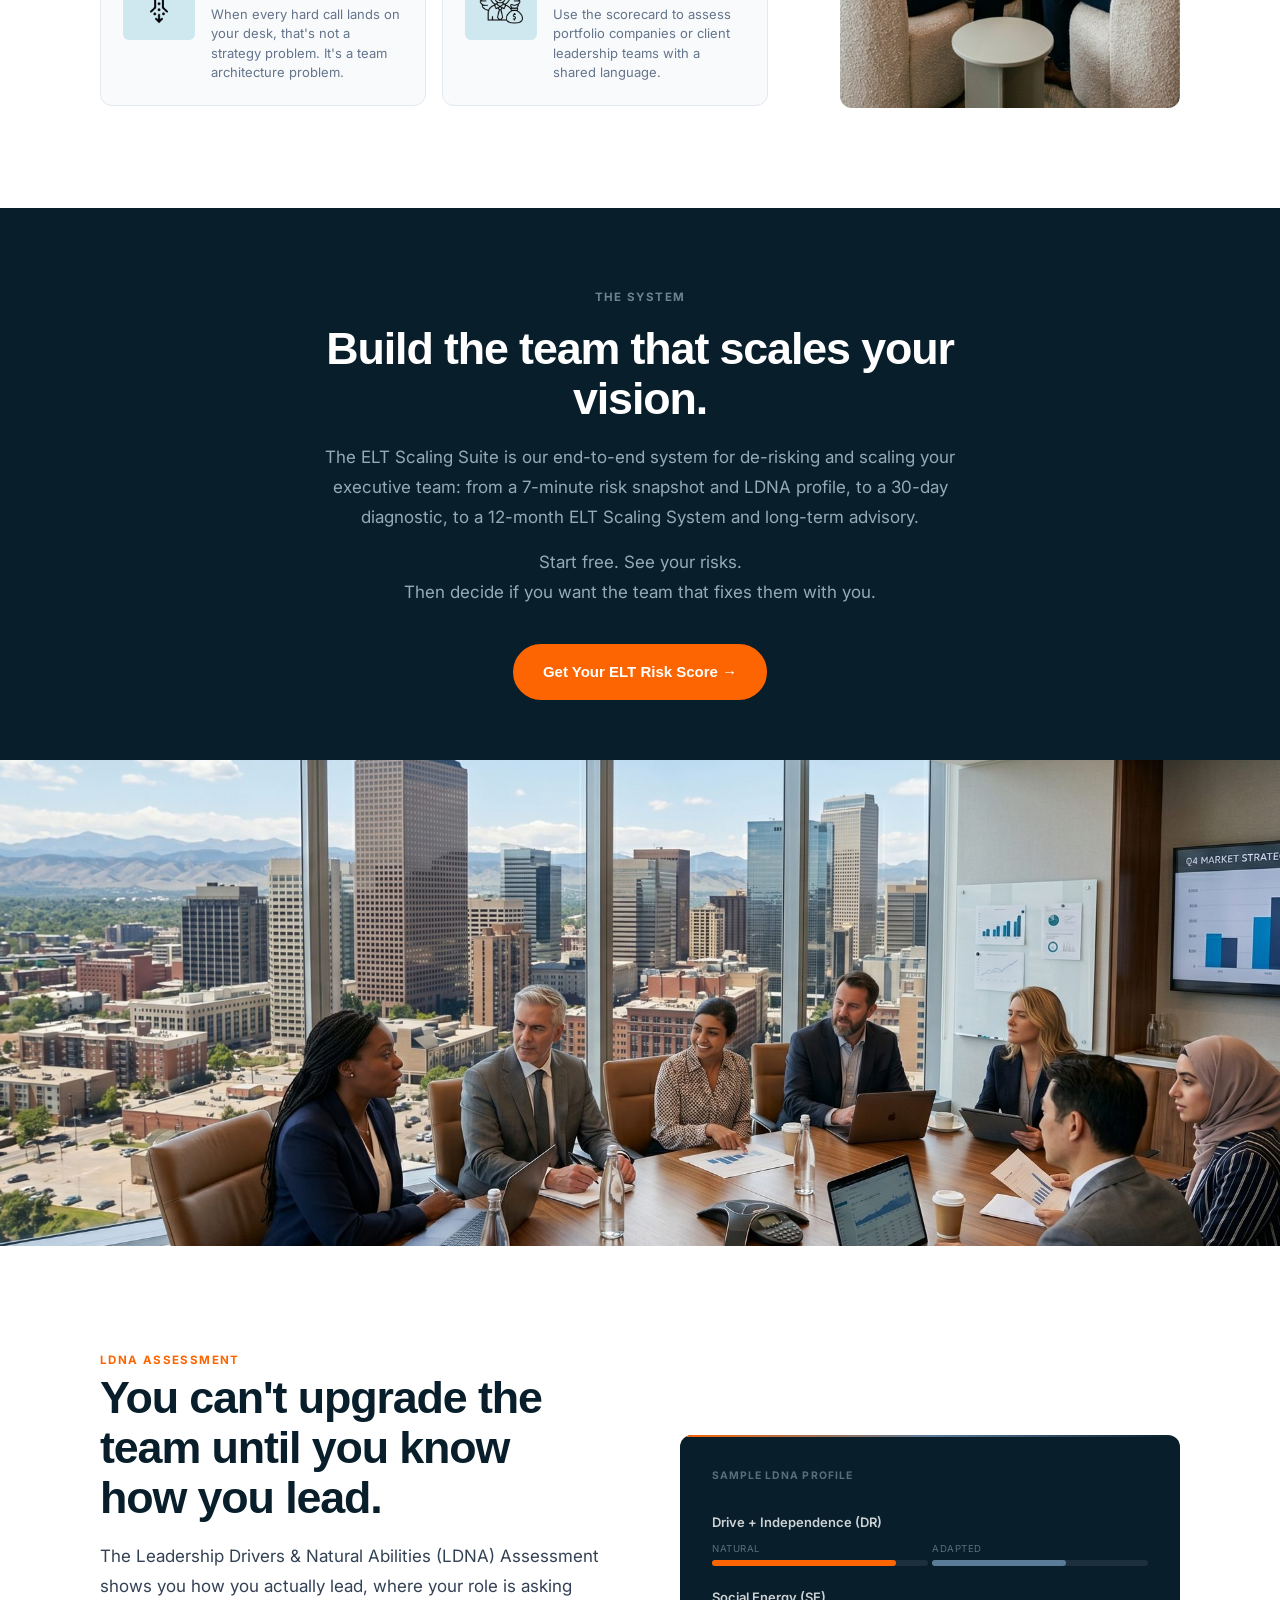
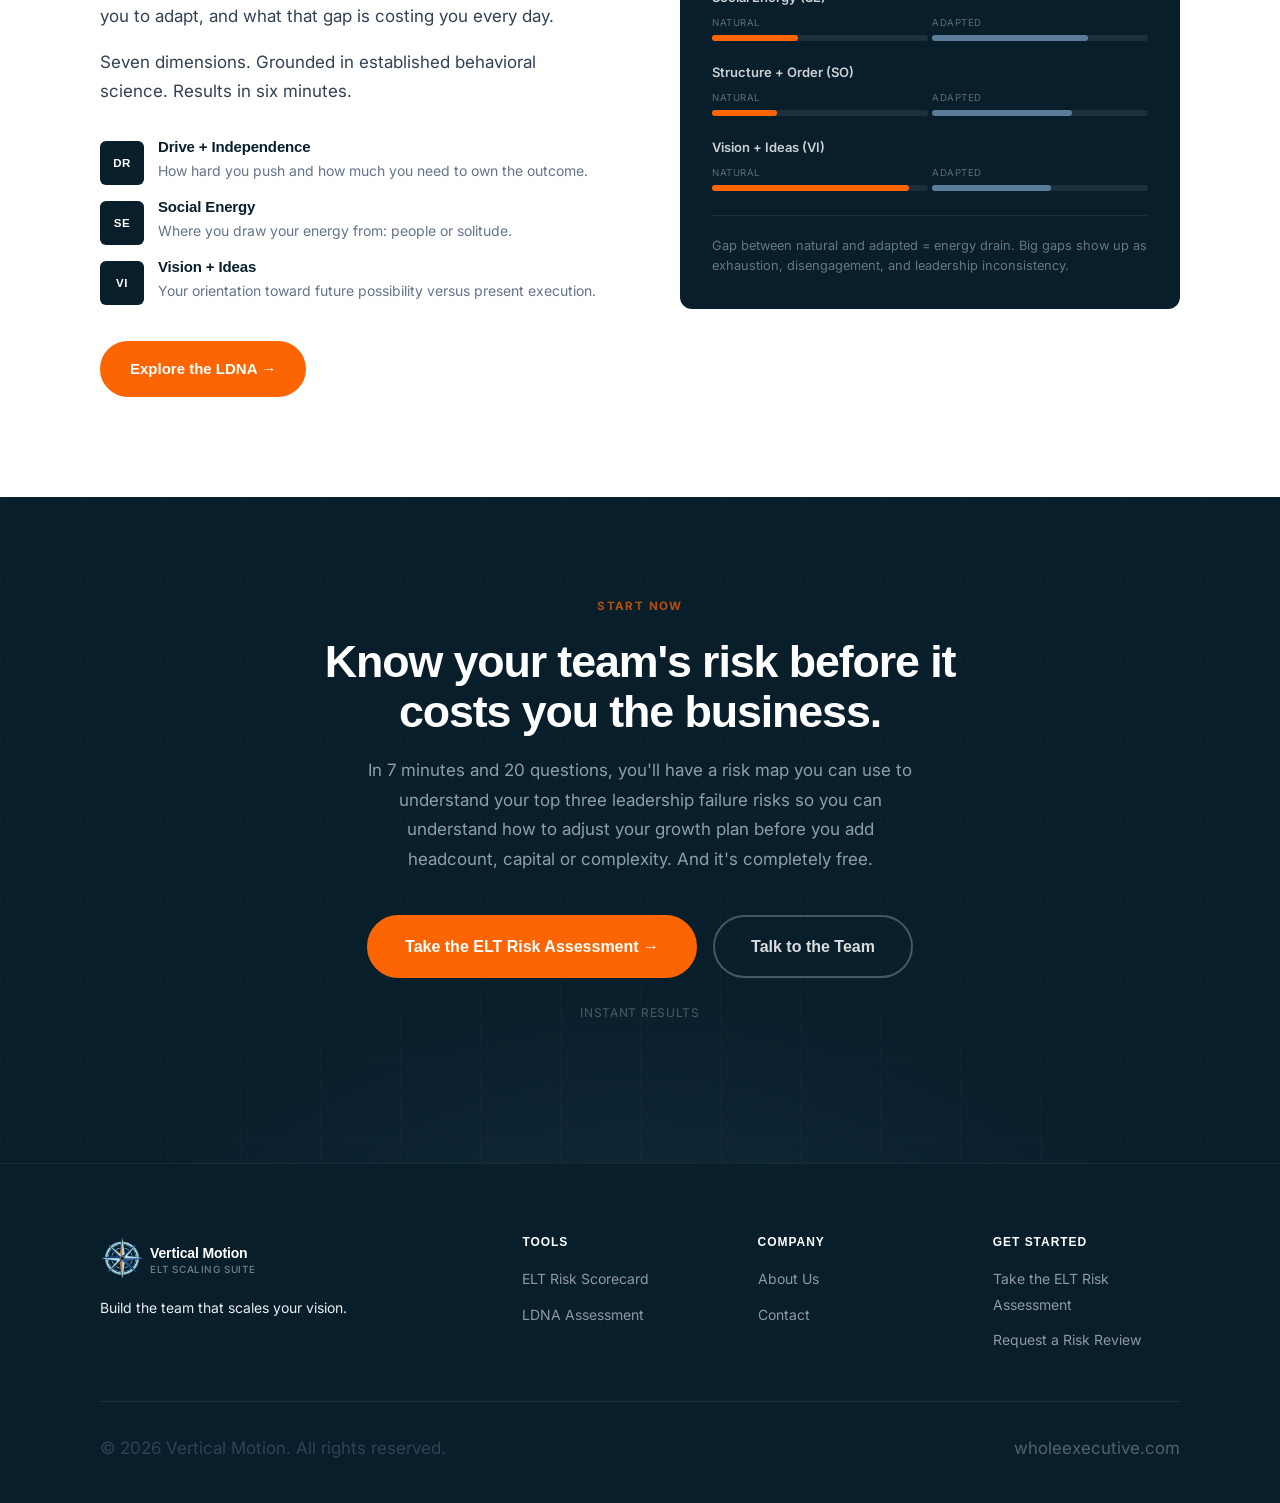
==== commit 780f8b1a: "mobile: add responsive breakpoints to index.html" ====
--- a/index.html
+++ b/index.html
@@ -7,6 +7,18 @@
   <meta name="description" content="In 7 minutes, score your executive team and get a custom risk map before your board does. Free ELT Risk Scorecard for fast-scaling CEOs.">
   <link rel="stylesheet" href="styles.css">
   <link rel="icon" type="image/png" href="logo.png">
+  <style>
+    @media (max-width: 880px) {
+      .hero-inner { gap: 40px; }
+      .hero-risk-card { width: 100%; }
+    }
+    @media (max-width: 480px) {
+      .hero-proof-strip { flex-wrap: wrap; justify-content: center; gap: 6px; }
+      .hero-proof-strip .sep { display: none; }
+      .process-steps { gap: 28px; }
+      .dim-feature-code { width: 40px; height: 40px; font-size: 0.8125rem; flex-shrink: 0; }
+    }
+  </style>
 </head>
 <body>
 
--- a/styles.css
+++ b/styles.css
@@ -1,5 +1,5 @@
 /* ============================
-   VERTICAL MOTIONS — GLOBAL STYLES
+   VERTICAL MOTIONS ÃÂÃÂÃÂÃÂÃÂÃÂÃÂÃÂ¢ÃÂÃÂÃÂÃÂÃÂÃÂÃÂÃÂÃÂÃÂÃÂÃÂÃÂÃÂÃÂÃÂ GLOBAL STYLES
    wholeexecutive.com
    ============================ */
 
@@ -465,7 +465,7 @@
   font-weight: 400;
 }
 .process-step h4 { font-size: 1rem; color: var(--ink); margin-bottom: 8px; line-height: 1.3; }
-.process-step p { font-size: 0.875rem; color: var(--ink-soft); line-height: 1.65; margin: 0; }
+.process-step p { font-size: 0.875rem; color: var(--ink-soft); line-height: 1.65; margin: 0; text-wrap: pretty; }
 
 /* ---- Stats Row ---- */
 .stats-row {
@@ -557,7 +557,7 @@
 }
 .proof-quote {
   font-family: var(--font-display);
-  font-size: clamp(1.5rem, 3vw, 2.4rem);
+  font-size: clamp(1.4rem, 2.5vw, 2rem);
   color: var(--white);
   max-width: 760px;
   margin: 0 auto 20px;
@@ -609,7 +609,7 @@
   margin-bottom: 48px;
 }
 .footer-brand .nav-logo { margin-bottom: 14px; }
-.footer-brand p { font-size: 0.875rem; line-height: 1.7; max-width: 280px; }
+.footer-brand p { font-size: 0.875rem; line-height: 1.7; max-width: 280px; color: rgba(255,255,255,0.92); }
 .footer-col h5 {
   font-family: var(--font-head);
   font-size: 0.75rem;
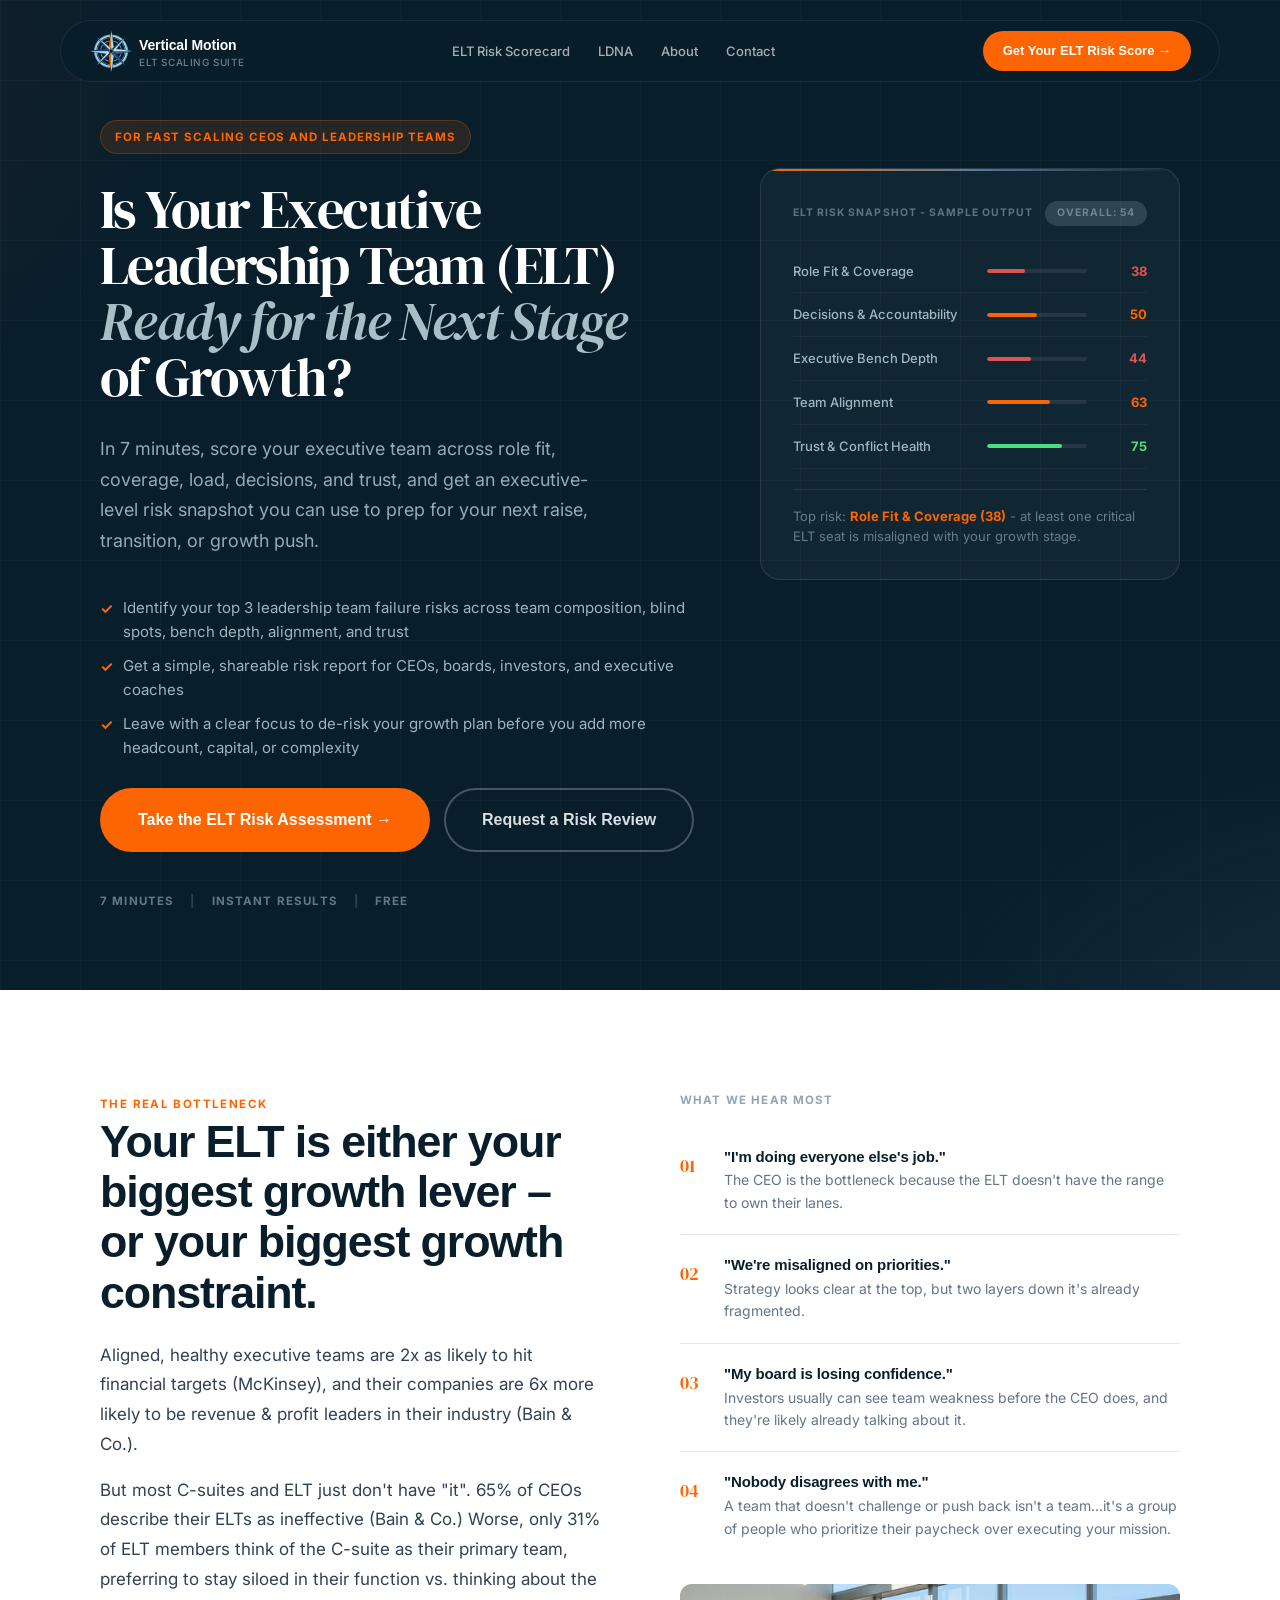
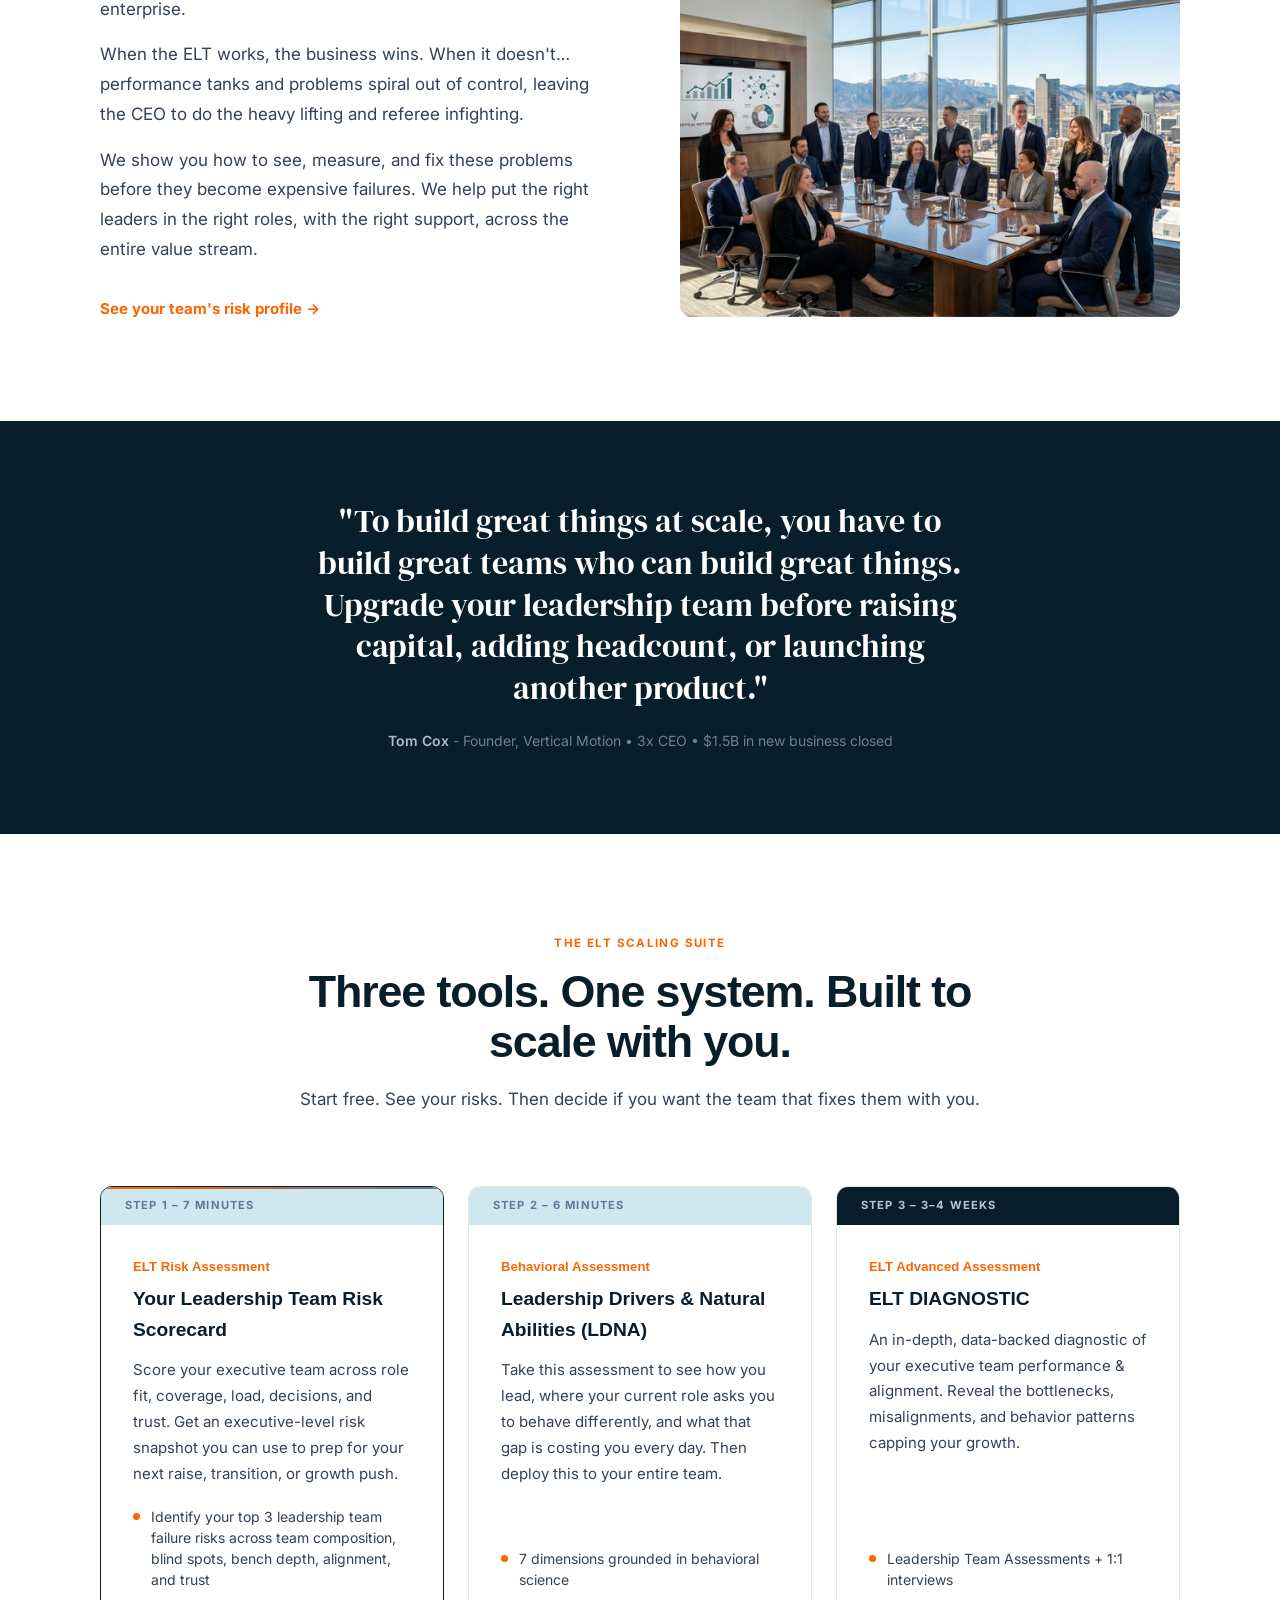
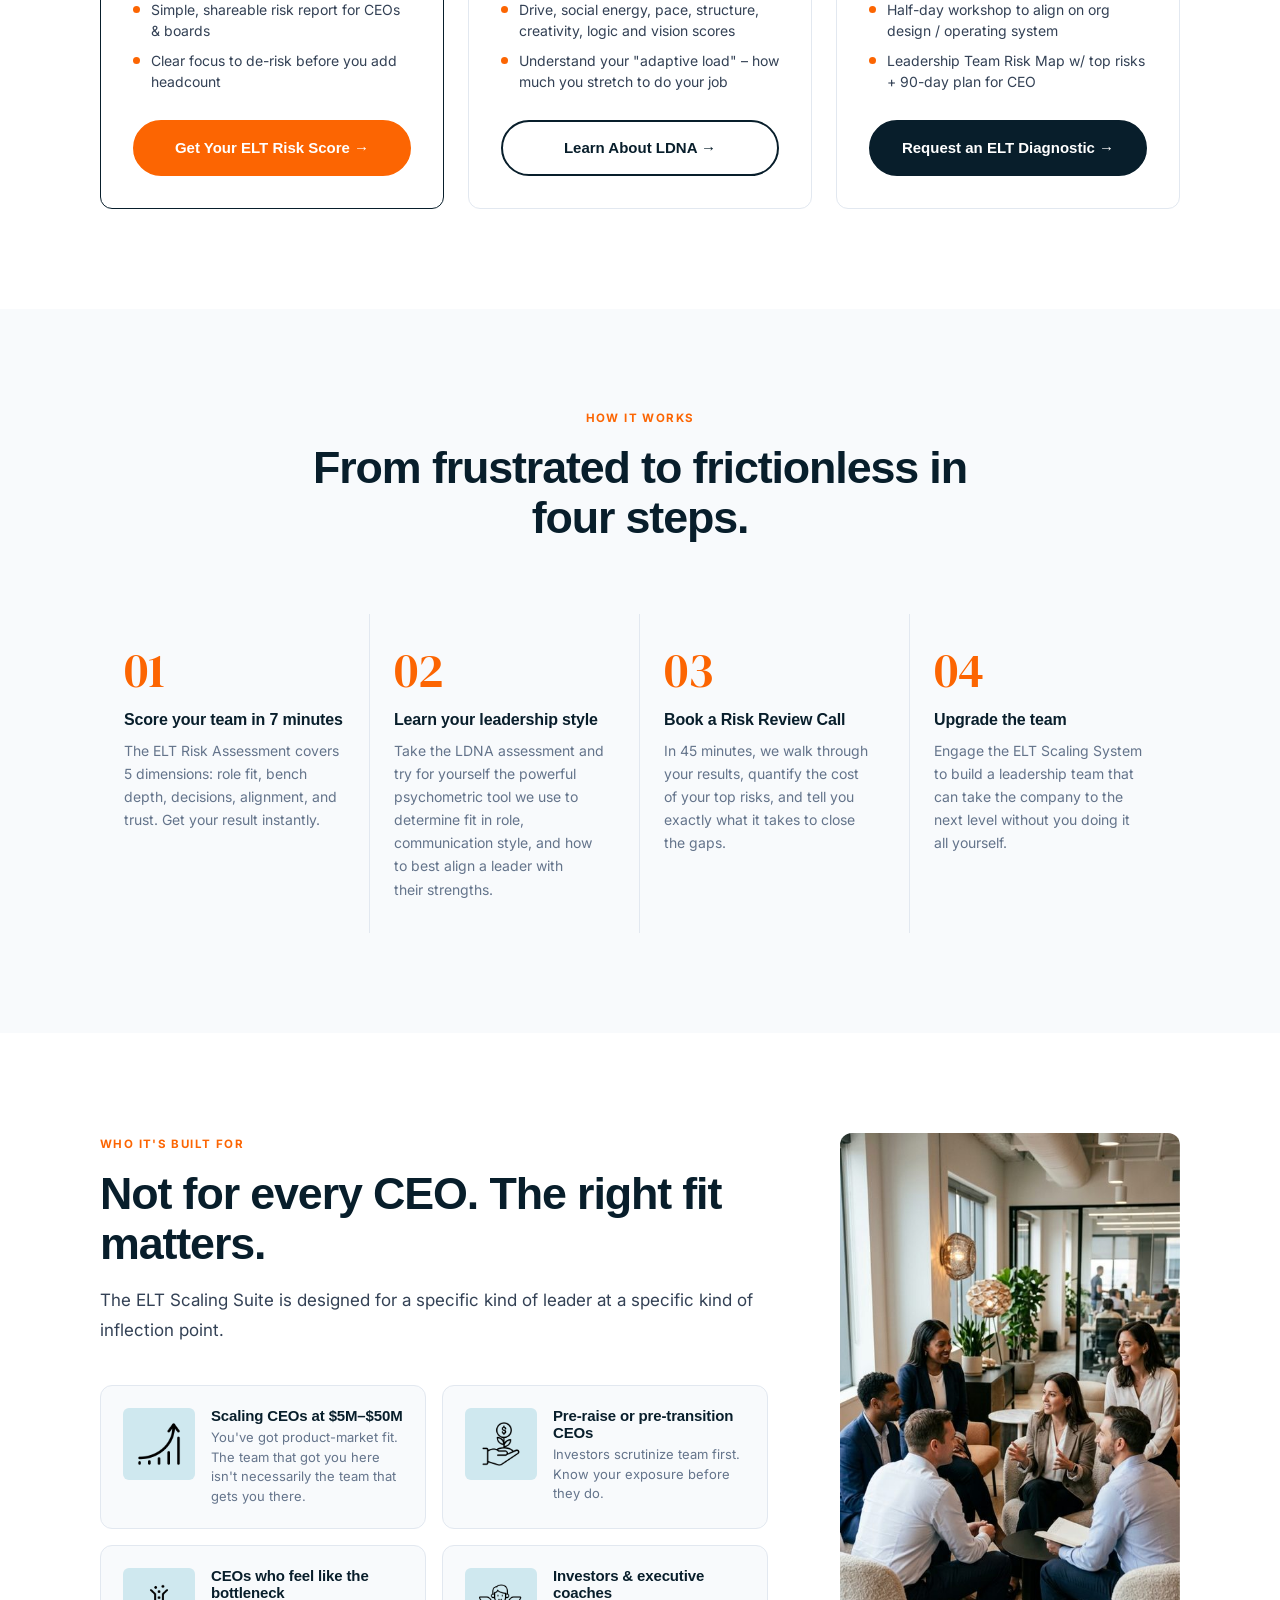
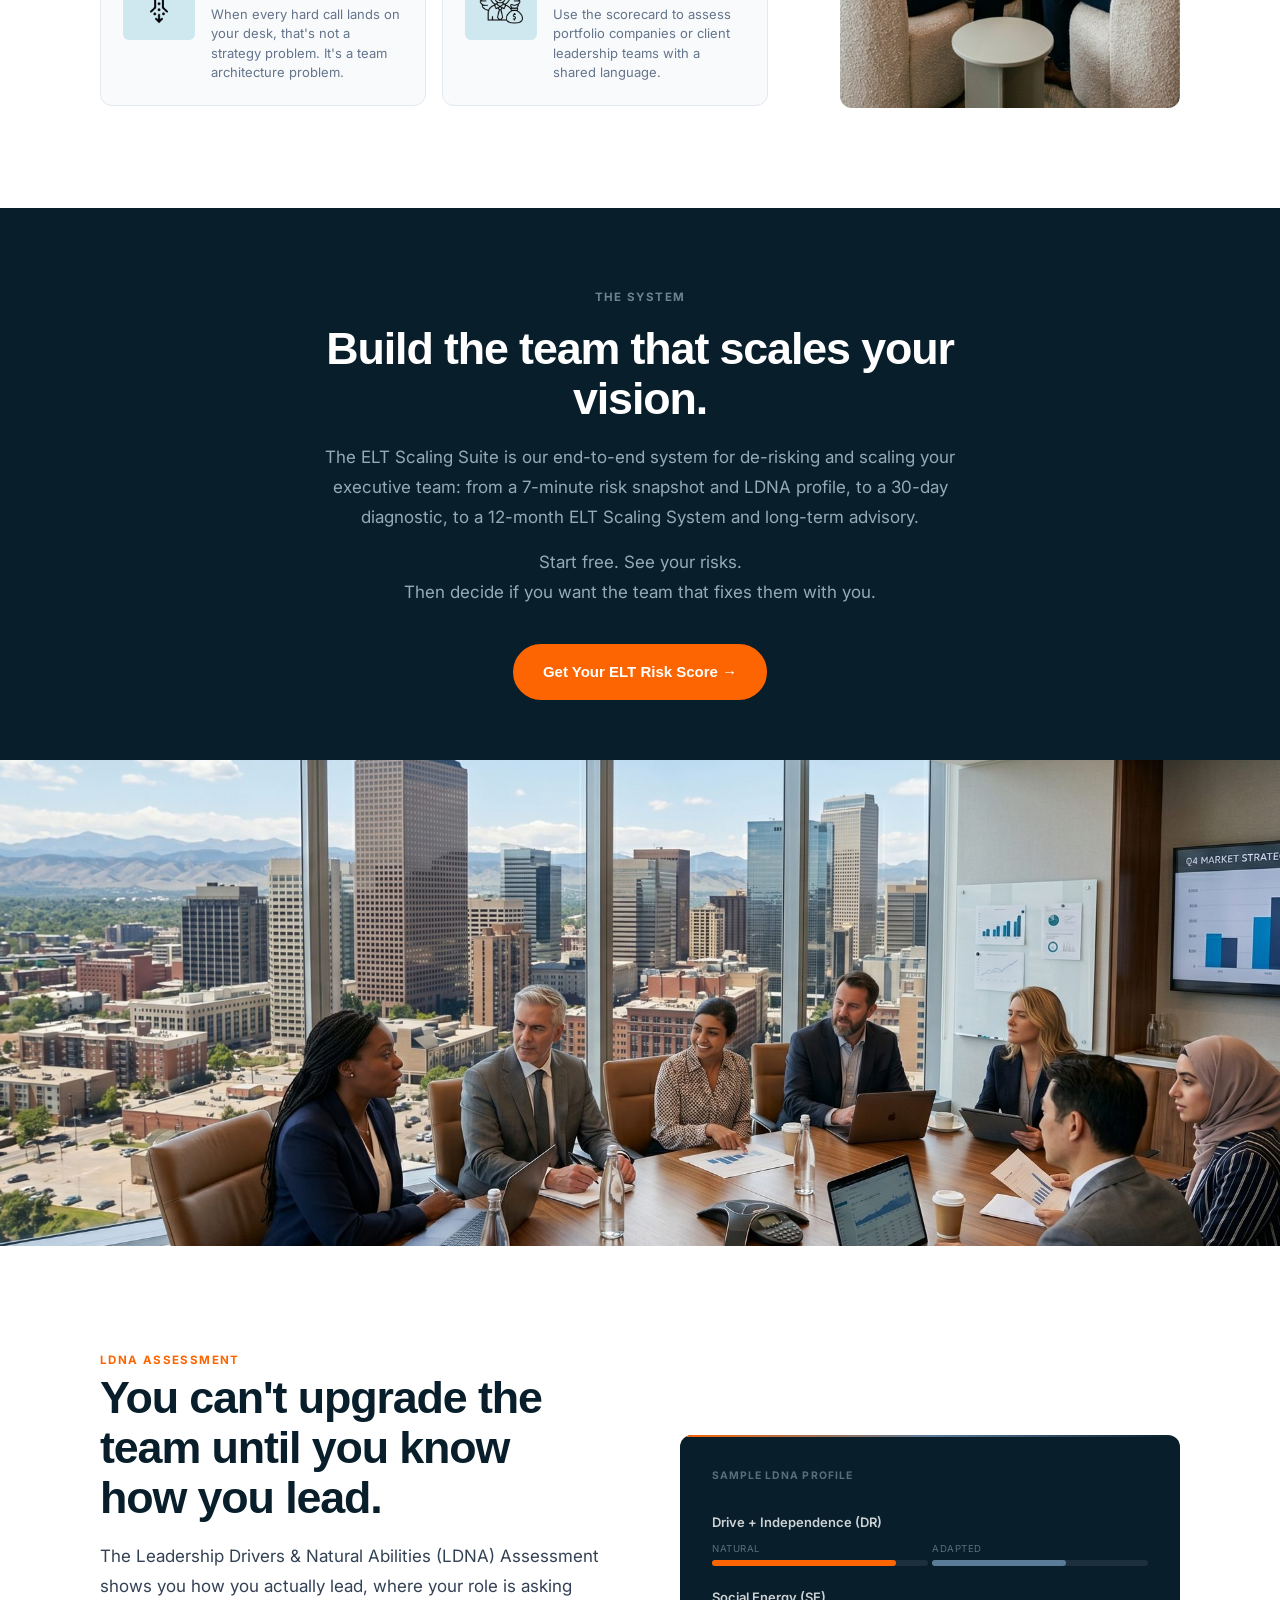
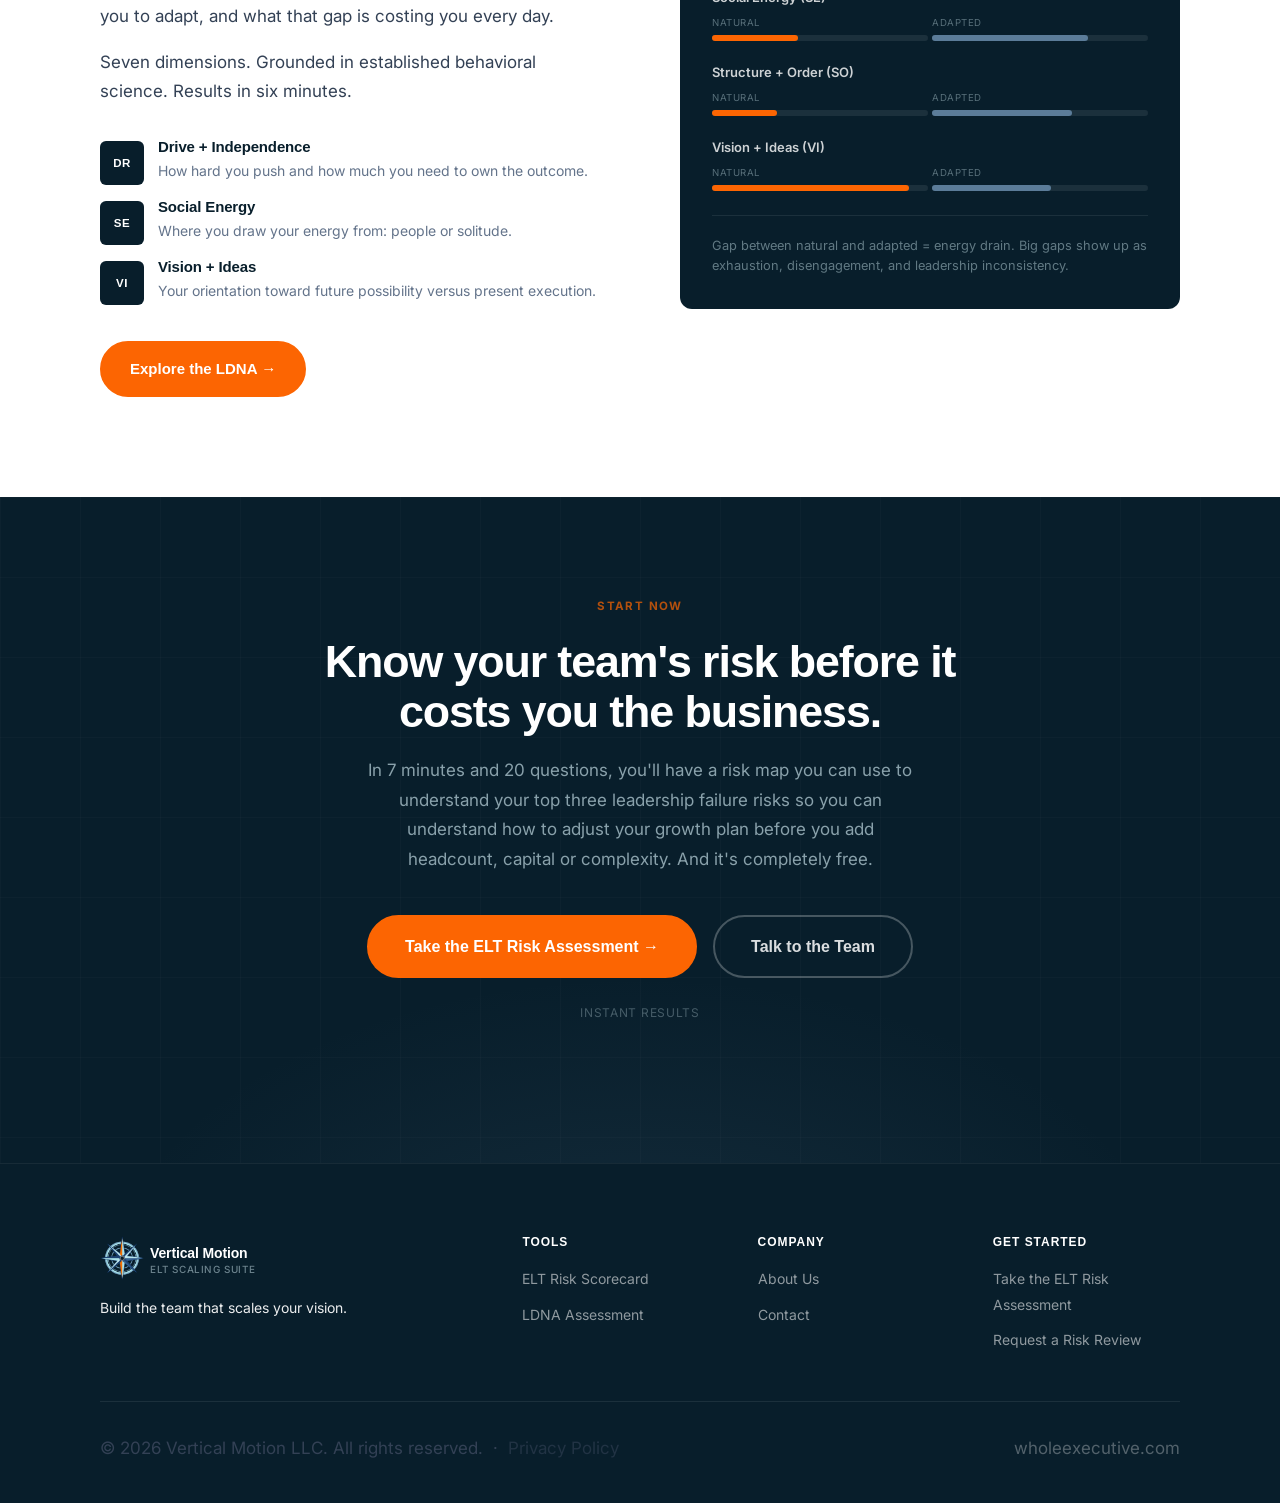
==== commit d07bf8b8: "Add privacy policy link to footer: index.html" ====
--- a/index.html
+++ b/index.html
@@ -3,8 +3,36 @@
 <head>
   <meta charset="UTF-8">
   <meta name="viewport" content="width=device-width, initial-scale=1.0">
-  <title>Vertical Motion | ELT Scaling Suite - Build the team that scales your vision.</title>
-  <meta name="description" content="In 7 minutes, score your executive team and get a custom risk map before your board does. Free ELT Risk Scorecard for fast-scaling CEOs.">
+  <title>ELT Scaling Suite | Vertical Motion</title>
+  <meta name="description" content="Score your executive team in 7 minutes. Find your top 3 leadership failure risks before your next raise, transition, or growth push. Free.">
+  <link rel="canonical" href="https://vmleader.com/">
+  <!-- Open Graph -->
+  <meta property="og:title" content="ELT Scaling Suite | Vertical Motion">
+  <meta property="og:description" content="Score your executive team in 7 minutes. Find your top 3 leadership failure risks before your next raise, transition, or growth push. Free.">
+  <meta property="og:type" content="website">
+  <meta property="og:url" content="https://vmleader.com/">
+  <meta property="og:image" content="https://vmleader.com/assets/og/home-og.png">
+  <meta property="og:image:width" content="1200">
+  <meta property="og:image:height" content="630">
+  <meta property="og:image:alt" content="ELT Scaling Suite — Build the team that scales your vision.">
+  <meta property="og:site_name" content="Vertical Motion ELT Scaling Suite">
+  <!-- Twitter Card -->
+  <meta name="twitter:card" content="summary_large_image">
+  <meta name="twitter:title" content="ELT Scaling Suite | Vertical Motion">
+  <meta name="twitter:description" content="Score your executive team in 7 minutes. Find your top 3 leadership failure risks before your next raise, transition, or growth push. Free.">
+  <meta name="twitter:image" content="https://vmleader.com/assets/og/home-og.png">
+  <meta name="twitter:image:alt" content="ELT Scaling Suite — Build the team that scales your vision.">
+  <!-- Structured Data -->
+  <script type="application/ld+json">
+{
+  "@context": "https://schema.org",
+  "@graph": [
+    {"@type":"Organization","@id":"https://vmleader.com/#org","name":"Vertical Motion","url":"https://vmleader.com","logo":"https://vmleader.com/logo.png","email":"support@vmleader.com","description":"ELT Scaling Suite — Build the team that scales your vision."},
+    {"@type":"WebSite","@id":"https://vmleader.com/#website","url":"https://vmleader.com","name":"Vertical Motion ELT Scaling Suite","publisher":{"@id":"https://vmleader.com/#org"}},
+    {"@type":"FAQPage","mainEntity":[{"@type":"Question","name":"What is the ELT Risk Scorecard?","acceptedAnswer":{"@type":"Answer","text":"The ELT Risk Scorecard is a free 7-minute assessment scoring your executive team across 5 dimensions: composition and fit, coverage, bench load, decision-making, and trust. You receive an instant snapshot with your top 3 leadership failure risks."}},{"@type":"Question","name":"How long does the scorecard take?","acceptedAnswer":{"@type":"Answer","text":"Most CEOs complete the ELT Risk Scorecard in under 7 minutes. 20 questions across 5 dimensions, instant results, no waiting."}},{"@type":"Question","name":"Is it free?","acceptedAnswer":{"@type":"Answer","text":"Yes. The ELT Risk Scorecard is completely free. No sales call required to receive results."}},{"@type":"Question","name":"Who is the ELT Scaling Suite for?","acceptedAnswer":{"@type":"Answer","text":"Fast-scaling CEOs at $5M-$50M in revenue, CEOs preparing for a raise or transition, leaders who feel like the bottleneck, and investors or coaches assessing a leadership team."}}]}
+  ]
+}
+  </script>
   <link rel="stylesheet" href="styles.css">
   <link rel="icon" type="image/png" href="logo.png">
   <style>
@@ -513,7 +541,7 @@
       </div>
     </div>
     <div class="footer-bottom">
-      <p>&copy; 2026 Vertical Motion. All rights reserved.</p>
+      <p>&copy; 2026 Vertical Motion LLC. All rights reserved. &nbsp;&middot;&nbsp; <a href="privacy.html" style="color:inherit; opacity:0.6;">Privacy Policy</a></p>
       <p><a href="https://wholeexecutive.com" style="color:rgba(255,255,255,0.3);">wholeexecutive.com</a></p>
     </div>
   </div>
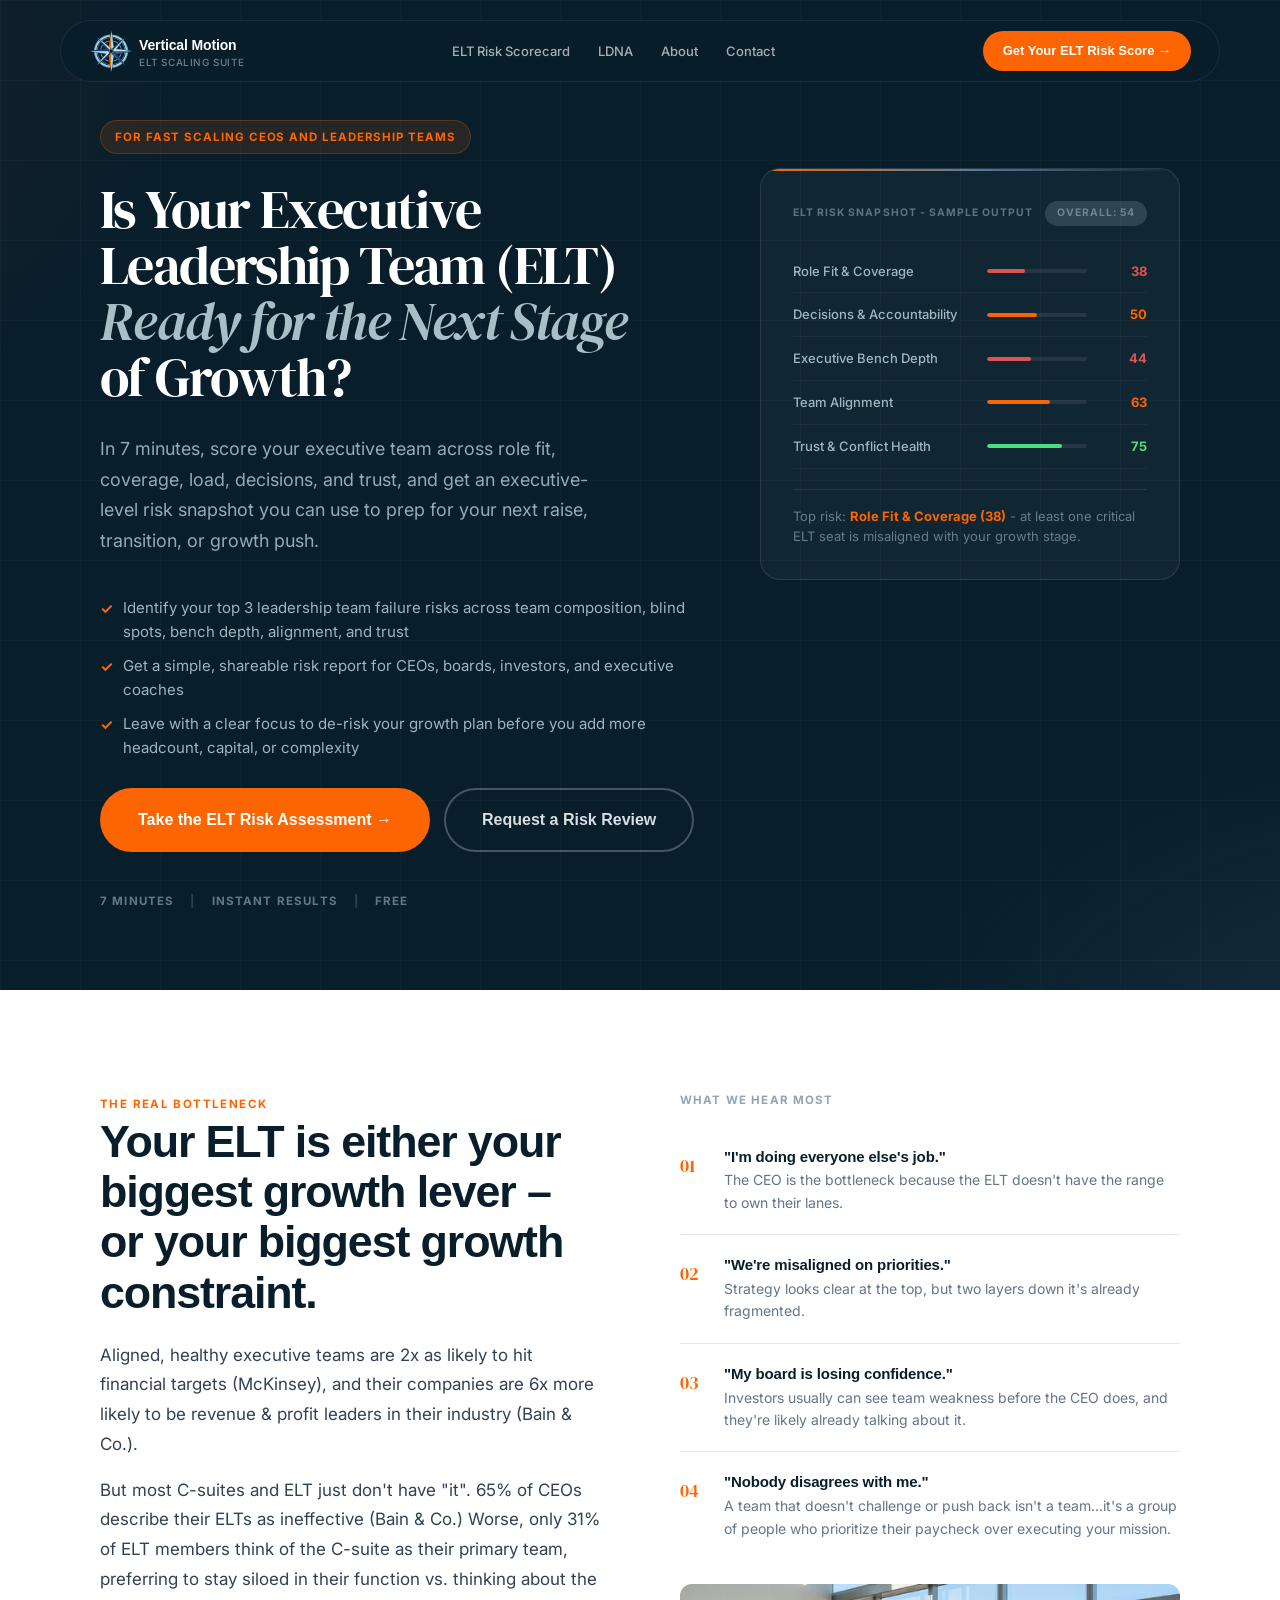
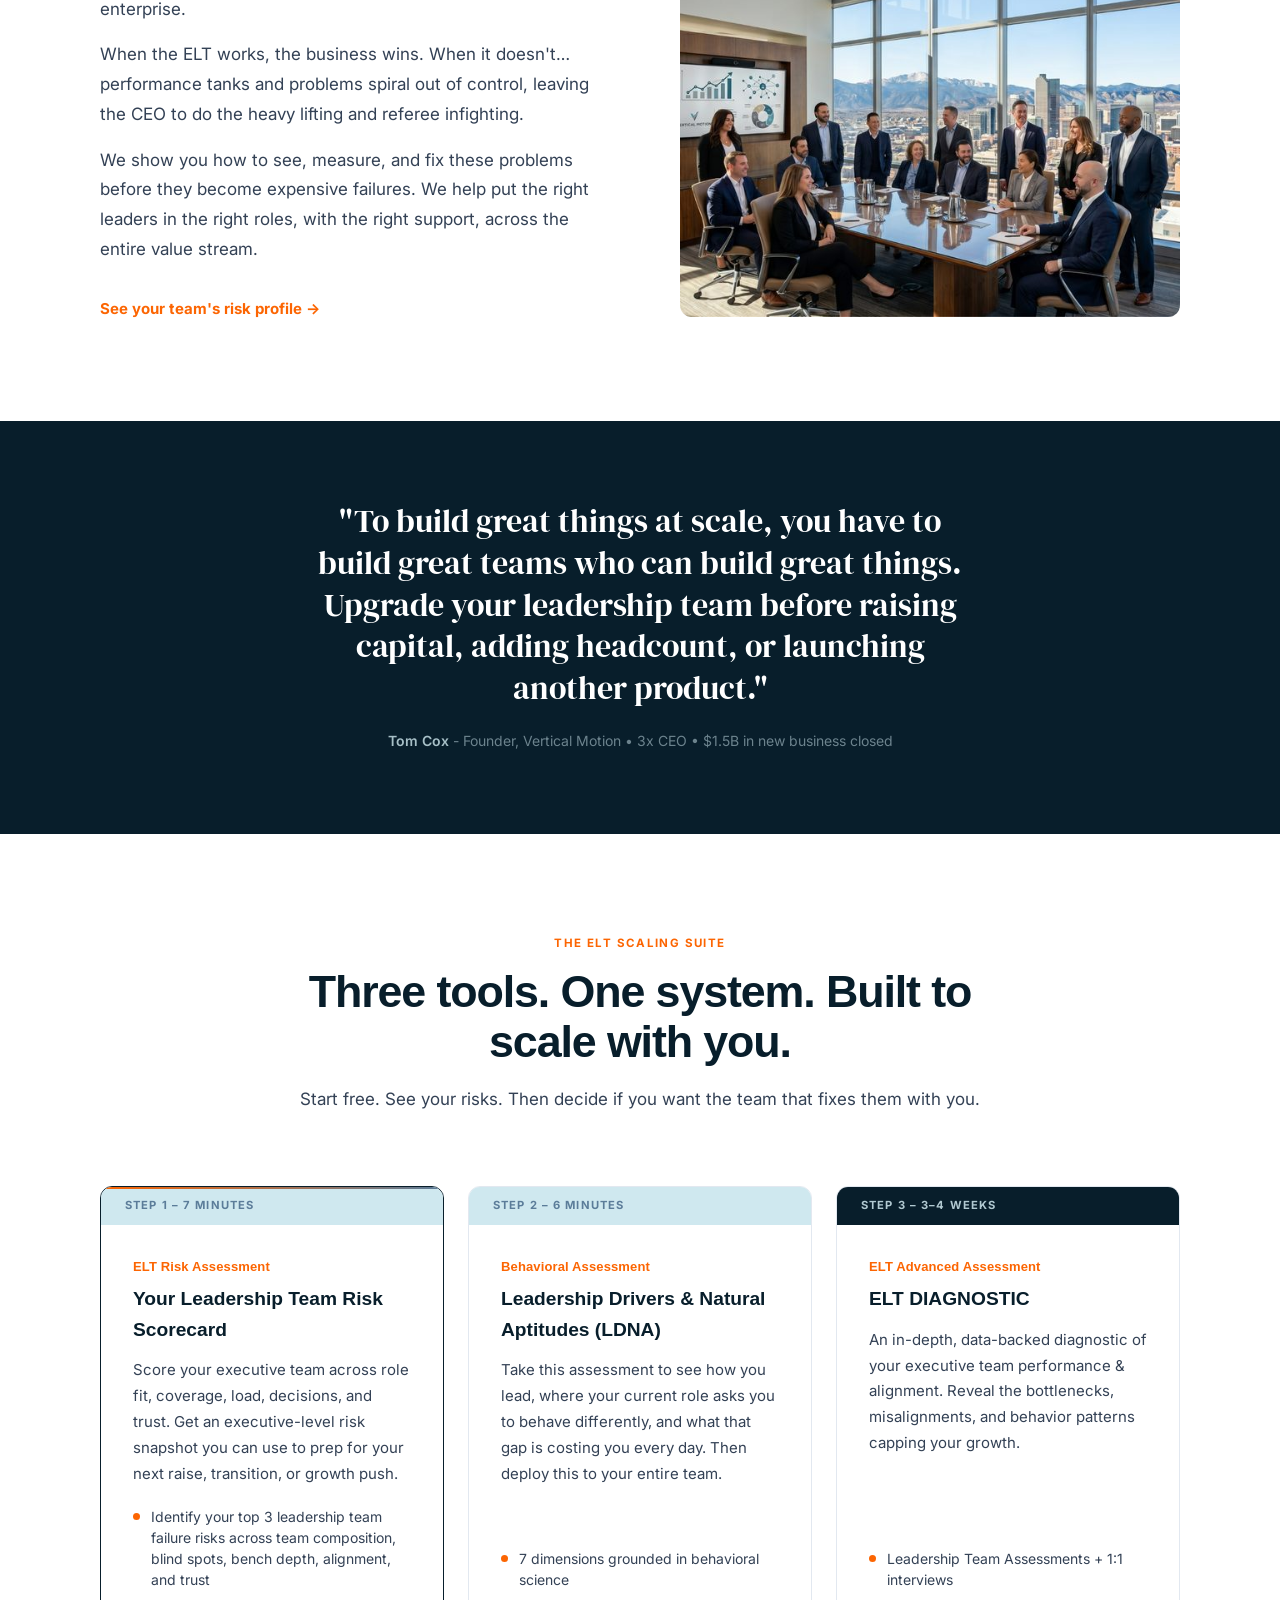
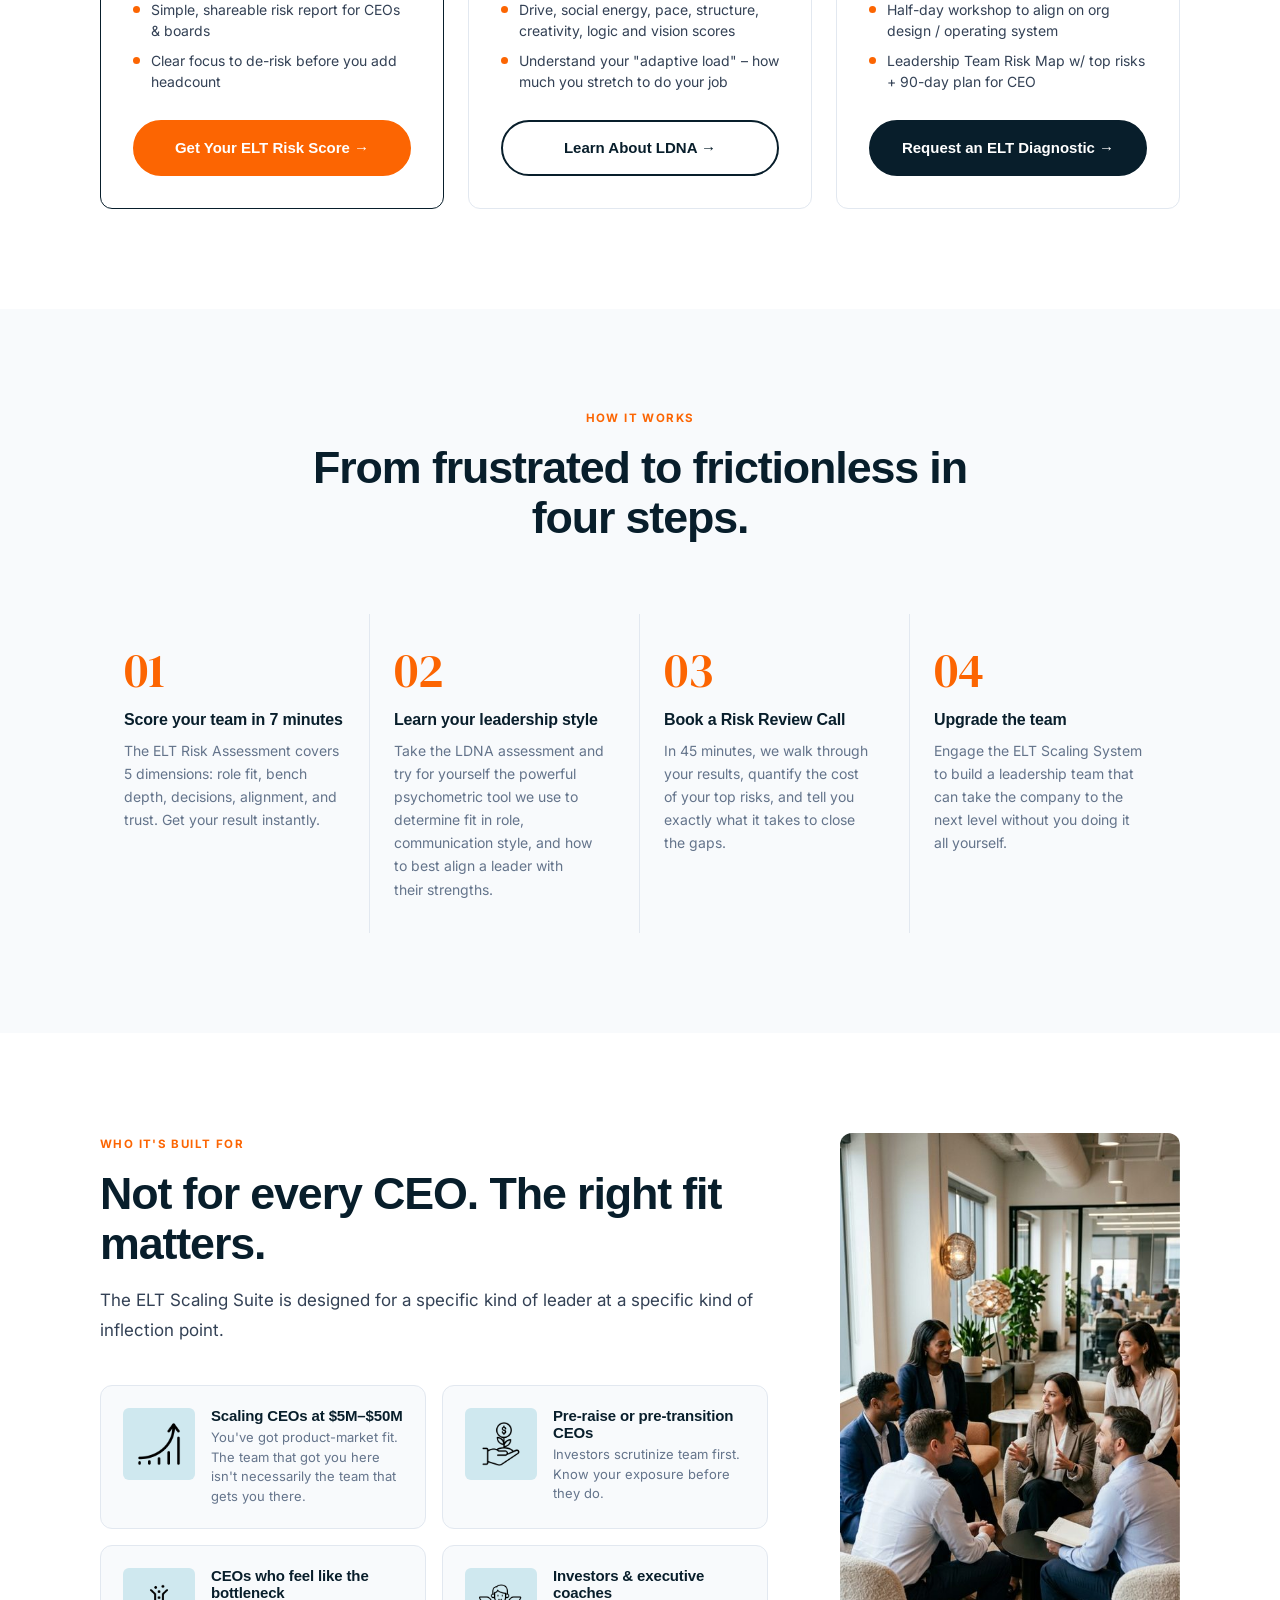
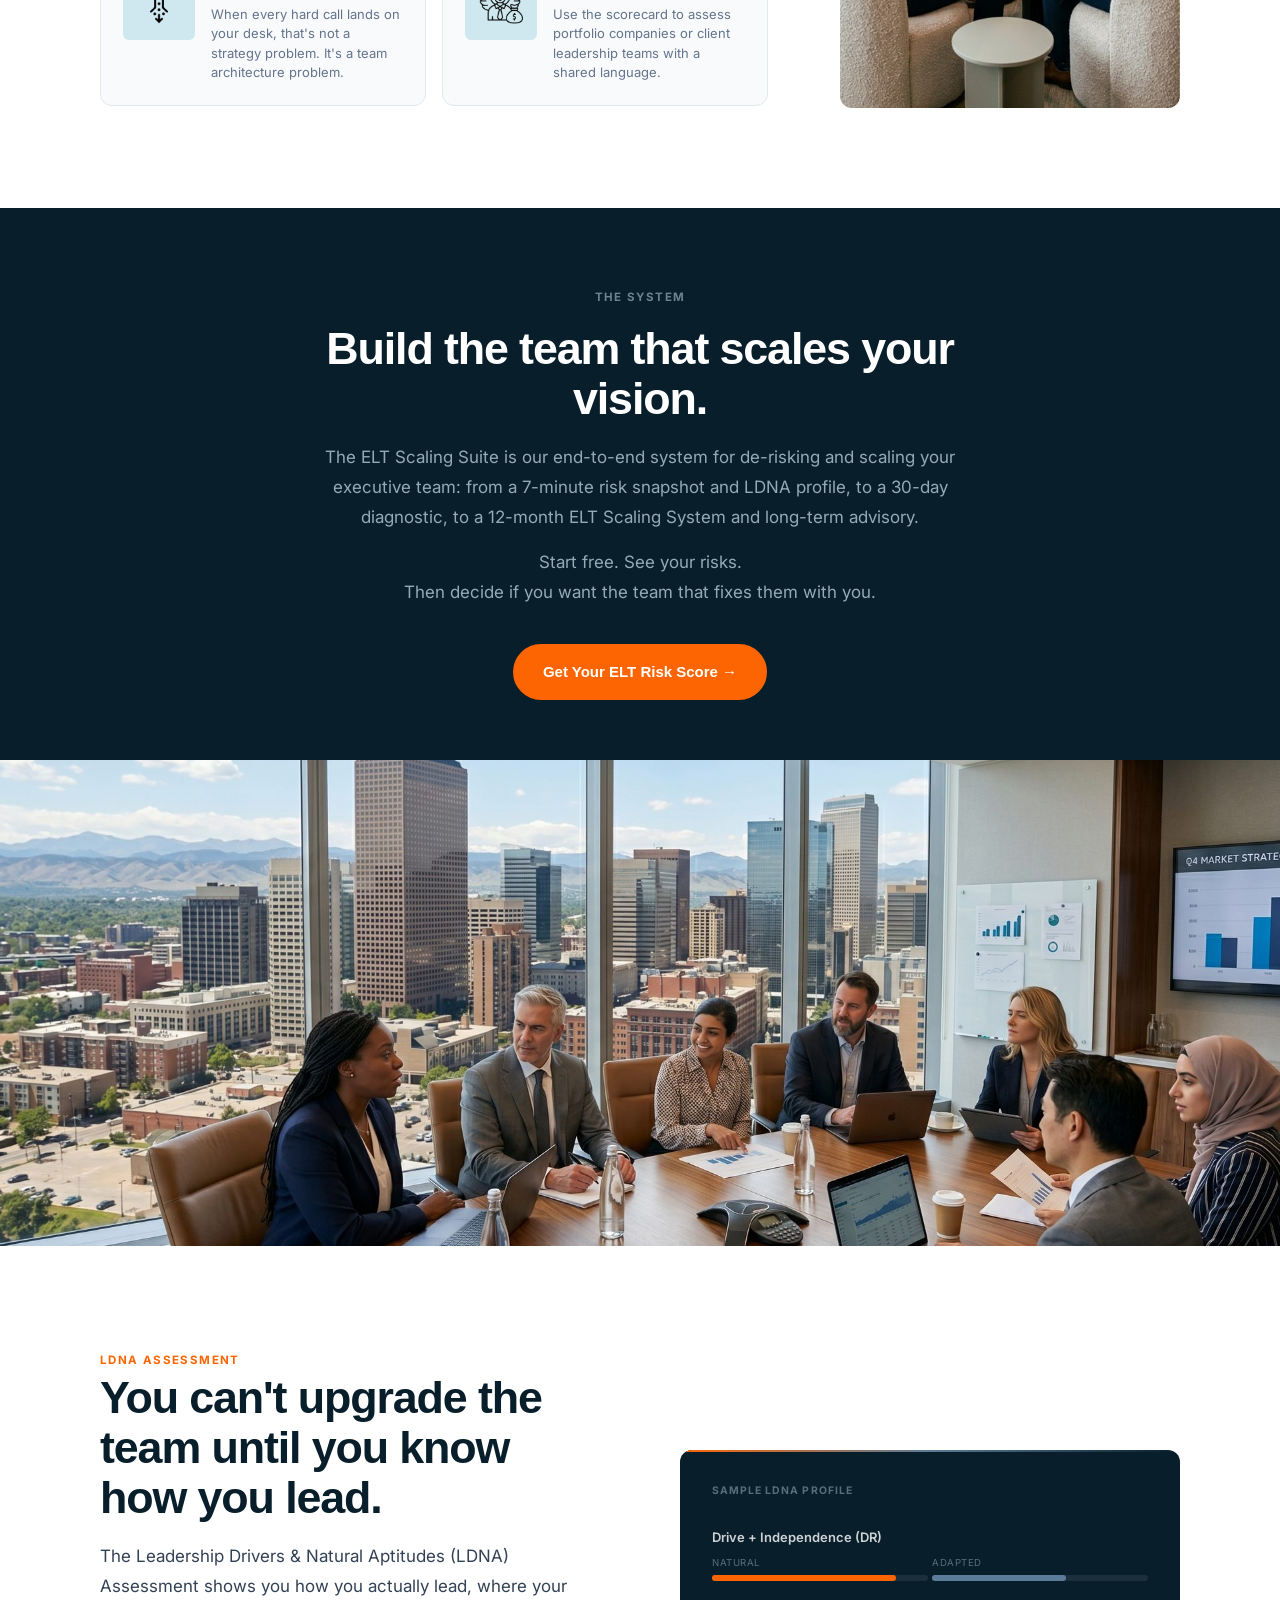
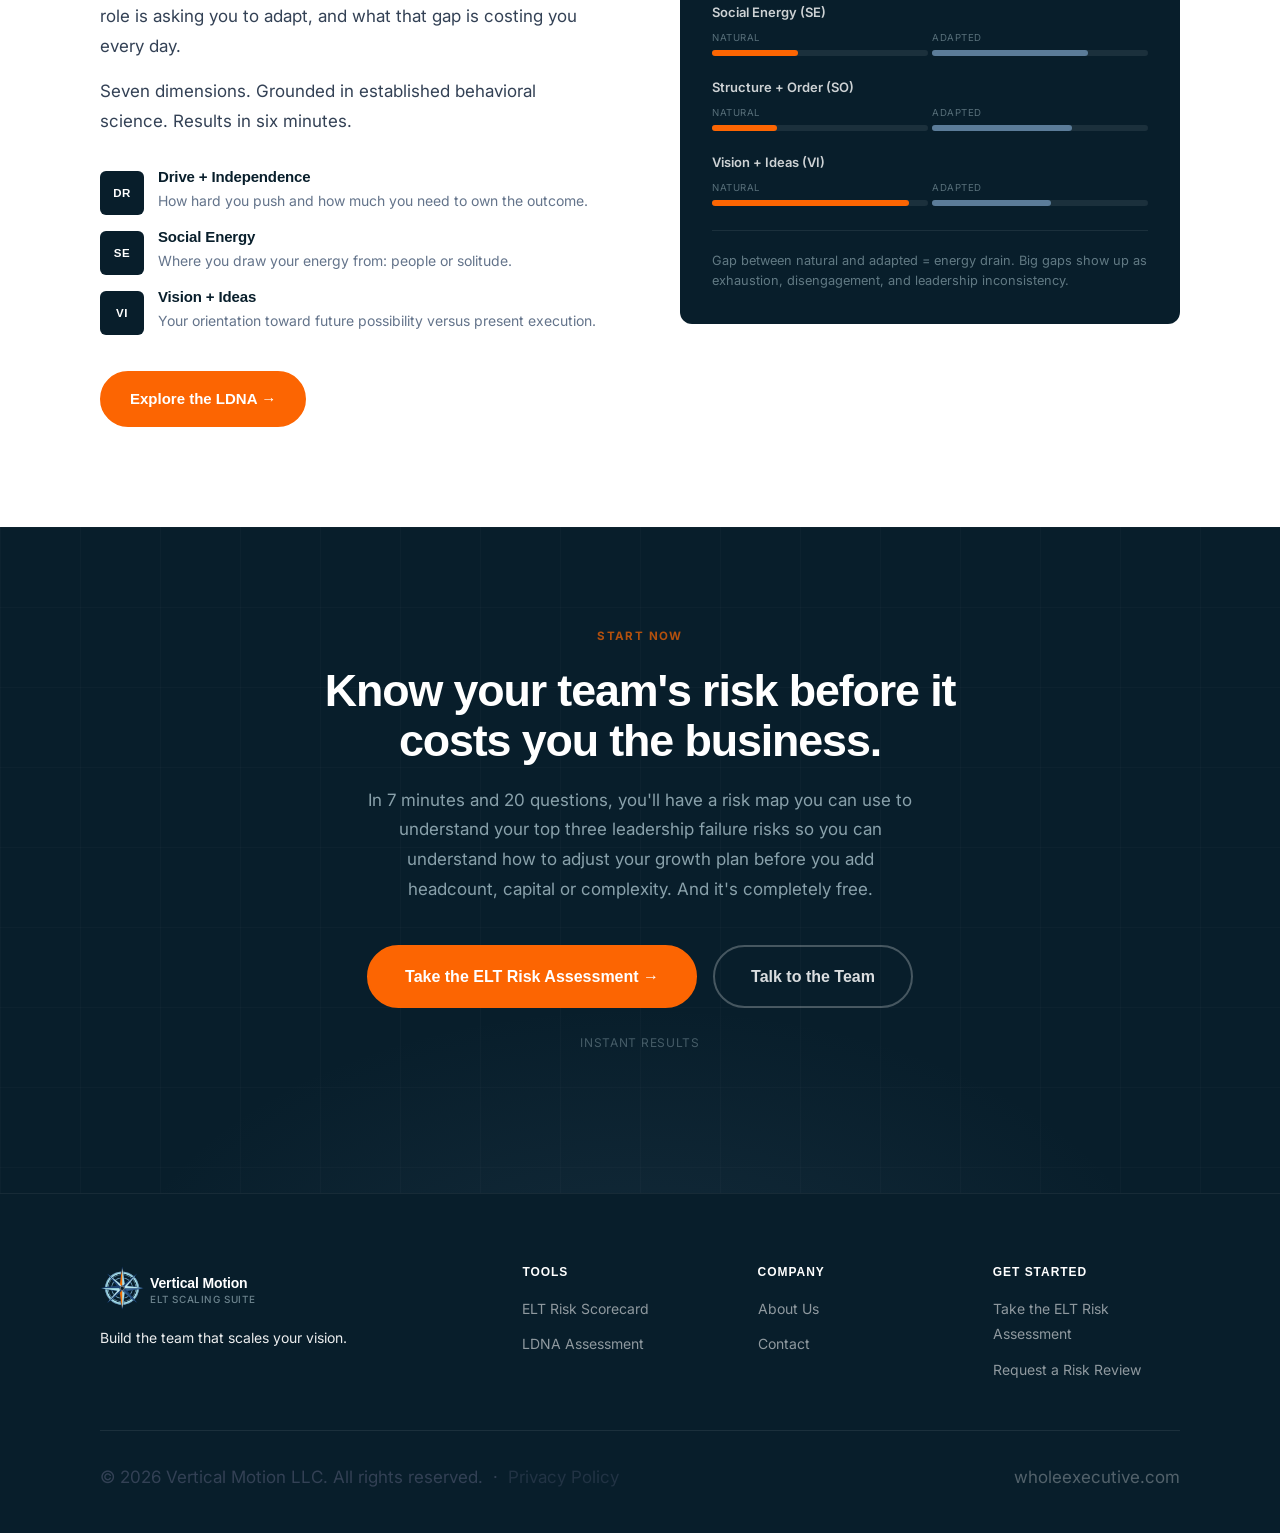
==== commit a1bbbaf9: "Rename Natural Abilities to Natural Aptitudes across site" ====
--- a/index.html
+++ b/index.html
@@ -251,7 +251,7 @@
         <div class="suite-card-badge free">STEP 2 &ndash; 6 MINUTES</div>
         <div class="suite-card-body">
           <div class="suite-card-price">Behavioral Assessment</div>
-          <div class="suite-card-title">Leadership Drivers &amp; Natural Abilities (LDNA)</div>
+          <div class="suite-card-title">Leadership Drivers &amp; Natural Aptitudes (LDNA)</div>
           <p class="suite-card-desc">Take this assessment to see how you lead, where your current role asks you to behave differently, and what that gap is costing you every day. Then deploy this to your entire team.</p>
           <ul class="suite-card-features">
             <li>7 dimensions grounded in behavioral science</li>
@@ -396,7 +396,7 @@
       <div>
         <span class="eyebrow">LDNA Assessment</span>
         <h2 style="margin-bottom:20px;">You can't upgrade the team until you know how you lead.</h2>
-        <p>The Leadership Drivers &amp; Natural Abilities (LDNA) Assessment shows you how you actually lead, where your role is asking you to adapt, and what that gap is costing you every day.</p>
+        <p>The Leadership Drivers &amp; Natural Aptitudes (LDNA) Assessment shows you how you actually lead, where your role is asking you to adapt, and what that gap is costing you every day.</p>
         <p style="margin-top:16px;">Seven dimensions. Grounded in established behavioral science. Results in six minutes.</p>
         <div style="margin-top:32px; display:flex; flex-direction:column; gap:14px;">
           <div style="display:flex; gap:14px; align-items:flex-start;">
